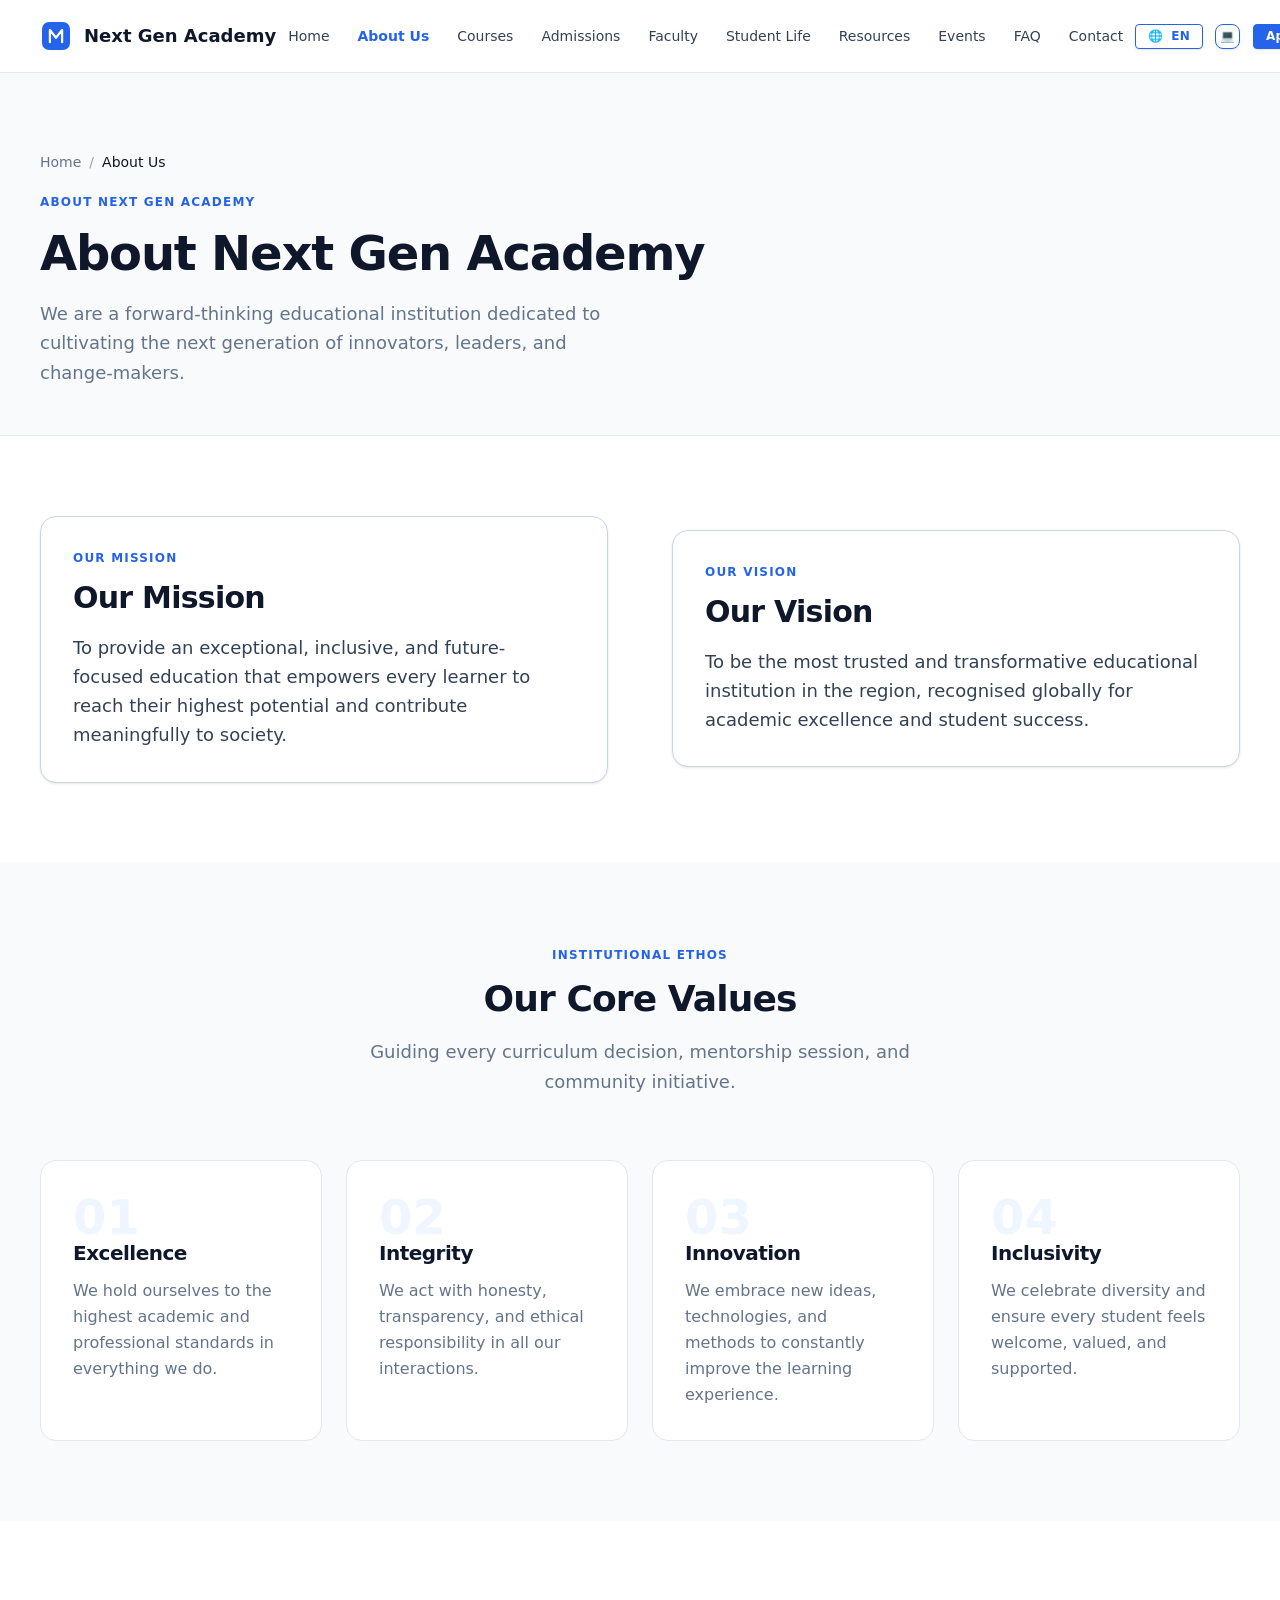
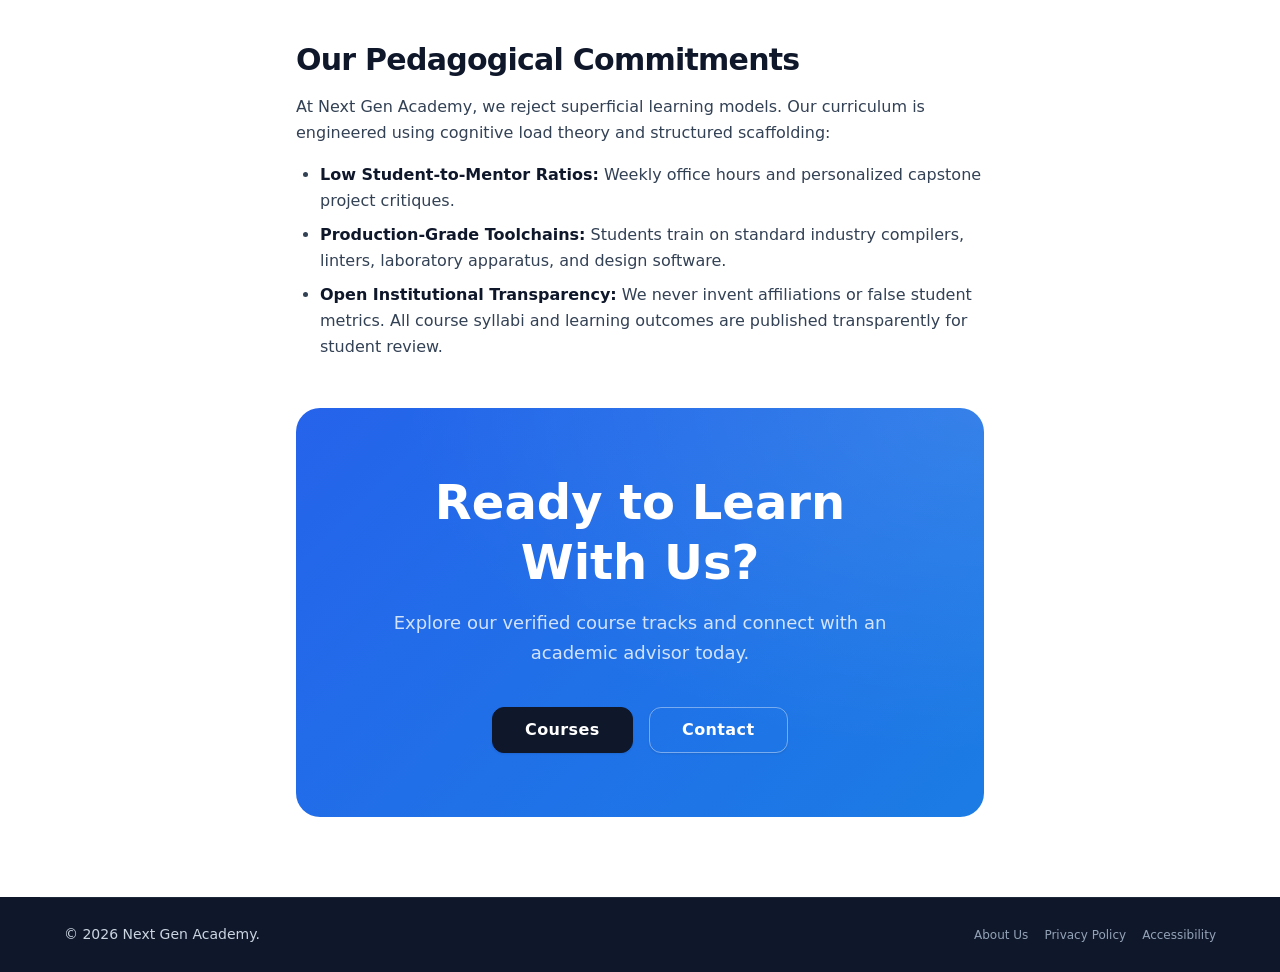
==== about.html @ 5bee8241 "first commit" ====
<!DOCTYPE html>
<html lang="en" dir="ltr" data-theme="light" data-title-key="about.title">
<head>
  <meta charset="UTF-8">
  <meta name="viewport" content="width=device-width, initial-scale=1.0">
  <title>About Next Gen Academy — Mission, Values & Educational Vision</title>
  <meta name="description" content="Discover the foundational ethos, pedagogical commitments, and academic standards driving Next Gen Academy.">
  <meta name="theme-color" content="#ffffff">
  <link rel="icon" type="image/svg+xml" href="favicon.svg">

  <link rel="stylesheet" href="css/tokens.css">
  <link rel="stylesheet" href="css/base.css">
  <link rel="stylesheet" href="css/layout.css">
  <link rel="stylesheet" href="css/components.css">
  <link rel="stylesheet" href="css/pages.css">
  <link rel="stylesheet" href="css/responsive.css">
  <link rel="stylesheet" href="css/animations.css">

  <script src="js/theme.js"></script>
  <script src="js/utilities.js" defer></script>
  <script src="js/i18n.js" defer></script>
  <script src="js/navigation.js" defer></script>
  <script src="js/animations.js" defer></script>
  <script src="js/forms.js" defer></script>
  <script src="js/courses.js" defer></script>
  <script src="js/main.js" defer></script>
</head>
<body class="page-wrapper">
  <a href="#main-content" class="skip-link">Skip to main content</a>

  <!-- Header -->
  <header class="site-header">
    <div class="container flex-between">
      <a href="index.html" class="nav__logo" aria-label="Next Gen Academy Home">
        <span class="nav__logo-mark" aria-hidden="true">
          <svg viewBox="0 0 32 32" width="28" height="28" fill="none">
            <rect width="32" height="32" rx="8" fill="currentColor"/>
            <path d="M9 23V9l7 9 7-9v14" stroke="#ffffff" stroke-width="2.5" stroke-linecap="round" stroke-linejoin="round"/>
          </svg>
        </span>
        <span class="nav__logo-text">Next Gen <span>Academy</span></span>
      </a>

      <nav class="nav__menu" aria-label="Primary Navigation">
        <a href="index.html" class="nav__link" data-i18n="nav.home">Home</a>
        <a href="about.html" class="nav__link active" data-i18n="nav.about">About</a>
        <a href="courses.html" class="nav__link" data-i18n="nav.courses">Courses</a>
        <a href="admissions.html" class="nav__link" data-i18n="nav.admissions">Admissions</a>
        <a href="faculty.html" class="nav__link" data-i18n="nav.faculty">Faculty</a>
        <a href="student-life.html" class="nav__link" data-i18n="nav.studentLife">Student Life</a>
        <a href="resources.html" class="nav__link" data-i18n="nav.resources">Resources</a>
        <a href="events.html" class="nav__link" data-i18n="nav.events">Events</a>
        <a href="faq.html" class="nav__link" data-i18n="nav.faq">FAQ</a>
        <a href="contact.html" class="nav__link" data-i18n="nav.contact">Contact</a>
      </nav>

      <div class="nav__desktop-actions flex" style="align-items: center; gap: var(--space-3);">
        <div class="dropdown" data-lang-toggle>
          <button type="button" class="btn btn--outline btn--sm" data-lang-toggle-btn aria-label="Toggle language">
            🌐 <span data-lang-current>EN</span>
          </button>
        </div>
        <div class="dropdown">
          <button type="button" class="btn btn--outline btn--sm btn--icon" data-theme-cycle aria-label="Toggle visual theme">
            <span class="theme-icon">☀️</span>
          </button>
        </div>
        <a href="admissions.html" class="btn btn--primary btn--sm" data-i18n="nav.applyNow">Apply Now</a>
      </div>

      <button type="button" class="nav__hamburger" aria-label="Toggle navigation menu" aria-expanded="false" aria-controls="mobile-nav">
        <span></span><span></span><span></span>
      </button>
    </div>
  </header>

  <!-- Mobile Drawer Menu -->
  <div class="nav__mobile-overlay" hidden></div>
  <div class="nav__mobile-menu" id="mobile-nav" hidden aria-hidden="true">
    <div style="display: flex; justify-content: space-between; align-items: center; margin-block-end: var(--space-6);">
      <span class="nav__logo-text">Next Gen <span>Academy</span></span>
      <button type="button" class="btn btn--ghost btn--icon" onclick="Navigation.closeMobileMenu()" aria-label="Close menu">&times;</button>
    </div>
    <nav class="flex-col gap-4" style="margin-block-end: var(--space-8);">
      <a href="index.html" class="nav__link" data-i18n="nav.home">Home</a>
      <a href="about.html" class="nav__link active" data-i18n="nav.about">About</a>
      <a href="courses.html" class="nav__link" data-i18n="nav.courses">Courses</a>
      <a href="admissions.html" class="nav__link" data-i18n="nav.admissions">Admissions</a>
      <a href="faculty.html" class="nav__link" data-i18n="nav.faculty">Faculty</a>
      <a href="student-life.html" class="nav__link" data-i18n="nav.studentLife">Student Life</a>
      <a href="resources.html" class="nav__link" data-i18n="nav.resources">Resources</a>
      <a href="events.html" class="nav__link" data-i18n="nav.events">Events</a>
      <a href="faq.html" class="nav__link" data-i18n="nav.faq">FAQ</a>
      <a href="contact.html" class="nav__link" data-i18n="nav.contact">Contact</a>
    </nav>
  </div>

  <main class="page-main" id="main-content">
    <header class="page-hero">
      <div class="container">
        <nav class="breadcrumb" aria-label="Breadcrumb">
          <div class="breadcrumb__item">
            <a href="index.html" class="breadcrumb__link" data-i18n="nav.home">Home</a>
            <span class="breadcrumb__separator">/</span>
          </div>
          <div class="breadcrumb__item">
            <span class="breadcrumb__current" aria-current="page" data-i18n="nav.about">About Us</span>
          </div>
        </nav>
        <span class="page-hero__label" data-i18n="about.title">Institutional Profile</span>
        <h1 class="page-hero__title" data-i18n="about.title">About Next Gen Academy</h1>
        <p class="page-hero__description" data-i18n="about.description">
          An educational institution dedicated to intellectual curiosity, technical mastery, and inclusive humanistic values.
        </p>
      </div>
    </header>

    <!-- Mission & Vision Section -->
    <section class="section">
      <div class="container">
        <div class="layout-split">
          <div class="card card--bordered" style="padding: var(--space-8);" data-reveal>
            <span class="section-label" data-i18n="about.mission.title">Our Mission</span>
            <h2 style="font-size: var(--font-3xl); margin-block-end: var(--space-4);" data-i18n="about.mission.title">Our Mission</h2>
            <p style="font-size: var(--font-lg); line-height: var(--leading-relaxed); color: var(--color-text-secondary);" data-i18n="about.mission.text">
              To cultivate disciplined, curious, and empathetic thinkers by bridging foundational humanistic inquiry with cutting-edge technological and scientific curricula.
            </p>
          </div>

          <div class="card card--bordered" style="padding: var(--space-8);" data-reveal data-reveal-delay="2">
            <span class="section-label" data-i18n="about.vision.title">Our Vision</span>
            <h2 style="font-size: var(--font-3xl); margin-block-end: var(--space-4);" data-i18n="about.vision.title">Our Vision</h2>
            <p style="font-size: var(--font-lg); line-height: var(--leading-relaxed); color: var(--color-text-secondary);" data-i18n="about.vision.text">
              To be a premier global educational community celebrated for academic rigor, universal accessibility, and empowering the next generation of principled innovators.
            </p>
          </div>
        </div>
      </div>
    </section>

    <!-- Core Values Section -->
    <section class="section section--alt">
      <div class="container">
        <header class="section-header" data-reveal>
          <span class="section-label">Institutional Ethos</span>
          <h2 class="section-title" data-i18n="about.values.title">Our Core Values</h2>
          <p class="section-description">Guiding every curriculum decision, mentorship session, and community initiative.</p>
        </header>

        <div class="values-grid">
          <div class="value-card" data-reveal data-reveal-delay="1">
            <span class="value-card__number">01</span>
            <h3 class="value-card__title" data-i18n="about.value1.title">Academic Integrity</h3>
            <p class="value-card__description" data-i18n="about.value1.desc">
              Uncompromising dedication to peer-reviewed methodology, truthful discourse, and rigorous assessment ethics.
            </p>
          </div>

          <div class="value-card" data-reveal data-reveal-delay="2">
            <span class="value-card__number">02</span>
            <h3 class="value-card__title" data-i18n="about.value2.title">Practical Mastery</h3>
            <p class="value-card__description" data-i18n="about.value2.desc">
              Moving beyond rote memorization into active laboratory inquiry, software engineering, and real-world implementation.
            </p>
          </div>

          <div class="value-card" data-reveal data-reveal-delay="3">
            <span class="value-card__number">03</span>
            <h3 class="value-card__title" data-i18n="about.value3.title">Universal Equity</h3>
            <p class="value-card__description" data-i18n="about.value3.desc">
              Creating barrier-free educational environments that strictly respect WCAG accessibility standards and universal design.
            </p>
          </div>

          <div class="value-card" data-reveal data-reveal-delay="4">
            <span class="value-card__number">04</span>
            <h3 class="value-card__title" data-i18n="about.value4.title">Global Perspective</h3>
            <p class="value-card__description" data-i18n="about.value4.desc">
              Fostering dual-language scholarship in English and Arabic to bridge cultures, borders, and academic traditions.
            </p>
          </div>
        </div>
      </div>
    </section>

    <!-- Educational Commitments & CTA -->
    <section class="section">
      <div class="container container--narrow" data-reveal>
        <div class="prose" style="margin-block-end: var(--space-12);">
          <h2>Our Pedagogical Commitments</h2>
          <p>
            At Next Gen Academy, we reject superficial learning models. Our curriculum is engineered using cognitive load theory and structured scaffolding:
          </p>
          <ul>
            <li><strong>Low Student-to-Mentor Ratios:</strong> Weekly office hours and personalized capstone project critiques.</li>
            <li><strong>Production-Grade Toolchains:</strong> Students train on standard industry compilers, linters, laboratory apparatus, and design software.</li>
            <li><strong>Open Institutional Transparency:</strong> We never invent affiliations or false student metrics. All course syllabi and learning outcomes are published transparently for student review.</li>
          </ul>
        </div>

        <div class="cta-banner" data-reveal>
          <p class="cta-banner__title">Ready to Learn With Us?</p>
          <p class="cta-banner__description">Explore our verified course tracks and connect with an academic advisor today.</p>
          <div class="cta-banner__actions">
            <a href="courses.html" class="btn btn--secondary btn--lg" data-i18n="nav.courses">View Courses</a>
            <a href="contact.html" class="btn btn--outline btn--lg" style="color: #ffffff; border-color: rgba(255,255,255,0.4);" data-i18n="nav.contact">Contact Us</a>
          </div>
        </div>
      </div>
    </section>
  </main>

  <footer class="site-footer">
    <div class="container">
      <div class="footer__bottom flex-between">
        <p style="font-size: var(--font-sm); color: var(--color-footer-text);">&copy; <span data-year>2026</span> Next Gen Academy.</p>
        <div class="flex gap-4">
          <a href="about.html" class="footer__nav-link" style="font-size: var(--font-xs);" data-i18n="nav.about">About</a>
          <a href="privacy-policy.html" class="footer__nav-link" style="font-size: var(--font-xs);" data-i18n="footer.privacy">Privacy</a>
          <a href="accessibility.html" class="footer__nav-link" style="font-size: var(--font-xs);" data-i18n="footer.accessibility">Accessibility</a>
        </div>
      </div>
    </div>
  </footer>

  <button type="button" class="back-to-top" aria-label="Back to top">↑</button>
</body>
</html>
---- css/tokens.css ----
/* ==========================================================================
   NEXT GEN ACADEMY — DESIGN TOKENS
   Single source of truth for all visual design decisions.
   All components must reference these tokens. Never hardcode brand values.
   ========================================================================== */

:root {
  /* ─── Brand Primitives ─── */
  --brand-primary:       #2563eb;
  --brand-primary-dark:  #1d4ed8;
  --brand-primary-light: #3b82f6;
  --brand-secondary:     #0f172a;
  --brand-accent:        #06b6d4;
  --brand-accent-warm:   #f59e0b;
  --brand-gold:          #d97706;

  /* ─── Typography Families ─── */
  --font-family-base:    "Inter", system-ui, -apple-system, BlinkMacSystemFont, "Segoe UI", sans-serif;
  --font-family-display: "Inter", system-ui, sans-serif;
  --font-family-arabic:  "Noto Sans Arabic", "Segoe UI", system-ui, sans-serif;
  --font-family-mono:    "JetBrains Mono", "Cascadia Code", "Fira Code", monospace;

  /* ─── Font Sizes ─── */
  --font-2xs:    0.625rem;   /* 10px */
  --font-xs:     0.75rem;    /* 12px */
  --font-sm:     0.875rem;   /* 14px */
  --font-base:   1rem;       /* 16px */
  --font-lg:     1.125rem;   /* 18px */
  --font-xl:     1.25rem;    /* 20px */
  --font-2xl:    1.5rem;     /* 24px */
  --font-3xl:    1.875rem;   /* 30px */
  --font-4xl:    2.25rem;    /* 36px */
  --font-5xl:    3rem;       /* 48px */
  --font-display: clamp(2.25rem, 5vw + 0.5rem, 4.5rem);
  --font-hero:    clamp(2.5rem, 6vw + 0.5rem, 5.5rem);

  /* ─── Font Weights ─── */
  --weight-light:    300;
  --weight-normal:   400;
  --weight-medium:   500;
  --weight-semibold: 600;
  --weight-bold:     700;
  --weight-extrabold:800;
  --weight-black:    900;

  /* ─── Line Heights ─── */
  --leading-none:    1;
  --leading-tight:   1.25;
  --leading-snug:    1.375;
  --leading-normal:  1.5;
  --leading-relaxed: 1.625;
  --leading-loose:   2;

  /* ─── Letter Spacing ─── */
  --tracking-tighter: -0.05em;
  --tracking-tight:   -0.025em;
  --tracking-normal:   0em;
  --tracking-wide:     0.025em;
  --tracking-wider:    0.05em;
  --tracking-widest:   0.1em;

  /* ─── Spacing Scale ─── */
  --space-px:  1px;
  --space-0:   0;
  --space-1:   0.25rem;   /* 4px  */
  --space-2:   0.5rem;    /* 8px  */
  --space-3:   0.75rem;   /* 12px */
  --space-4:   1rem;      /* 16px */
  --space-5:   1.25rem;   /* 20px */
  --space-6:   1.5rem;    /* 24px */
  --space-7:   1.75rem;   /* 28px */
  --space-8:   2rem;      /* 32px */
  --space-10:  2.5rem;    /* 40px */
  --space-12:  3rem;      /* 48px */
  --space-14:  3.5rem;    /* 56px */
  --space-16:  4rem;      /* 64px */
  --space-20:  5rem;      /* 80px */
  --space-24:  6rem;      /* 96px */
  --space-28:  7rem;      /* 112px */
  --space-32:  8rem;      /* 128px */

  /* ─── Border Radius ─── */
  --radius-none: 0;
  --radius-xs:   0.125rem;
  --radius-sm:   0.25rem;
  --radius-md:   0.5rem;
  --radius-lg:   0.75rem;
  --radius-xl:   1rem;
  --radius-2xl:  1.5rem;
  --radius-3xl:  2rem;
  --radius-full: 9999px;

  /* ─── Shadows ─── */
  --shadow-xs:  0 1px 2px rgb(0 0 0 / 5%);
  --shadow-sm:  0 1px 3px rgb(0 0 0 / 10%), 0 1px 2px rgb(0 0 0 / 6%);
  --shadow-md:  0 4px 6px rgb(0 0 0 / 7%), 0 2px 4px rgb(0 0 0 / 5%);
  --shadow-lg:  0 10px 15px rgb(0 0 0 / 10%), 0 4px 6px rgb(0 0 0 / 5%);
  --shadow-xl:  0 20px 25px rgb(0 0 0 / 10%), 0 10px 10px rgb(0 0 0 / 4%);
  --shadow-2xl: 0 25px 50px rgb(0 0 0 / 25%);
  --shadow-inner: inset 0 2px 4px rgb(0 0 0 / 6%);

  /* ─── Z-Index Layers ─── */
  --z-below:    -1;
  --z-base:      0;
  --z-raised:    10;
  --z-dropdown:  100;
  --z-sticky:    200;
  --z-overlay:   300;
  --z-modal:     400;
  --z-toast:     500;
  --z-tooltip:   600;
  --z-max:       999;

  /* ─── Layout ─── */
  --container-width:    1280px;
  --container-narrow:   768px;
  --container-wide:     1440px;
  --header-height:      72px;
  --announcement-height:44px;
  --sidebar-width:      280px;

  /* ─── Motion ─── */
  --duration-instant:   50ms;
  --duration-fast:      150ms;
  --duration-normal:    250ms;
  --duration-slow:      400ms;
  --duration-slower:    600ms;
  --duration-slowest:   800ms;

  --ease-linear:        linear;
  --ease-in:            cubic-bezier(0.4, 0, 1, 1);
  --ease-out:           cubic-bezier(0, 0, 0.2, 1);
  --ease-in-out:        cubic-bezier(0.4, 0, 0.2, 1);
  --ease-standard:      cubic-bezier(0.2, 0, 0, 1);
  --ease-spring:        cubic-bezier(0.34, 1.56, 0.64, 1);
  --ease-bounce:        cubic-bezier(0.34, 1.4, 0.64, 1);

  /* ─── Focus ─── */
  --focus-ring-width:  3px;
  --focus-ring-offset: 2px;
  --focus-ring-color:  var(--brand-primary);
}

/* ==========================================================================
   LIGHT THEME (default)
   ========================================================================== */
:root,
[data-theme="light"] {
  color-scheme: light;

  /* Backgrounds */
  --color-background:        #ffffff;
  --color-background-alt:    #f8fafc;
  --color-surface:           #f1f5f9;
  --color-surface-elevated:  #ffffff;
  --color-surface-overlay:   rgb(255 255 255 / 95%);

  /* Text */
  --color-text:              #0f172a;
  --color-text-secondary:    #334155;
  --color-text-muted:        #64748b;
  --color-text-subtle:       #94a3b8;
  --color-text-inverse:      #ffffff;
  --color-text-on-accent:    #ffffff;

  /* Borders */
  --color-border:            #e2e8f0;
  --color-border-strong:     #cbd5e1;
  --color-border-subtle:     #f1f5f9;
  --color-divider:           #e2e8f0;

  /* Interactive — Primary */
  --color-primary:           var(--brand-primary);
  --color-primary-hover:     var(--brand-primary-dark);
  --color-primary-active:    #1e40af;
  --color-primary-subtle:    #eff6ff;
  --color-on-primary:        #ffffff;

  /* Interactive — Secondary */
  --color-secondary:         var(--brand-secondary);
  --color-secondary-hover:   #1e293b;
  --color-on-secondary:      #ffffff;

  /* Interactive — Accent */
  --color-accent:            var(--brand-accent);
  --color-accent-hover:      #0891b2;
  --color-on-accent:         #ffffff;
  --color-accent-warm:       var(--brand-accent-warm);
  --color-gold:              var(--brand-gold);

  /* Semantic */
  --color-success:           #16a34a;
  --color-success-bg:        #f0fdf4;
  --color-success-border:    #bbf7d0;
  --color-warning:           #d97706;
  --color-warning-bg:        #fffbeb;
  --color-warning-border:    #fde68a;
  --color-error:             #dc2626;
  --color-error-bg:          #fef2f2;
  --color-error-border:      #fecaca;
  --color-info:              #2563eb;
  --color-info-bg:           #eff6ff;
  --color-info-border:       #bfdbfe;

  /* Component Tokens */
  --color-nav-bg:            #ffffff;
  --color-nav-text:          #334155;
  --color-nav-text-hover:    var(--brand-primary);
  --color-nav-border:        #e2e8f0;
  --color-nav-active:        var(--brand-primary);

  --color-card-bg:           #ffffff;
  --color-card-border:       #e2e8f0;
  --color-card-hover-border: #cbd5e1;

  --color-input-bg:          #ffffff;
  --color-input-border:      #cbd5e1;
  --color-input-border-focus:var(--brand-primary);
  --color-input-placeholder: #94a3b8;
  --color-input-text:        #0f172a;

  --color-badge-bg:          #eff6ff;
  --color-badge-text:        #1d4ed8;

  --color-code-bg:           #f8fafc;
  --color-code-text:         #0f172a;

  --color-footer-bg:         #0f172a;
  --color-footer-text:       #cbd5e1;
  --color-footer-heading:    #f1f5f9;
  --color-footer-link:       #94a3b8;
  --color-footer-link-hover: #e2e8f0;
  --color-footer-border:     #1e293b;

  --color-announcement-bg:   var(--brand-primary);
  --color-announcement-text: #ffffff;

  --color-skeleton:          #e2e8f0;
  --color-skeleton-shine:    #f1f5f9;

  --color-overlay:           rgb(15 23 42 / 60%);

  /* Shadows */
  --shadow-card:             0 1px 3px rgb(15 23 42 / 8%), 0 1px 2px rgb(15 23 42 / 4%);
  --shadow-card-hover:       0 8px 25px rgb(15 23 42 / 12%);
  --shadow-nav:              0 1px 0 var(--color-nav-border);
  --shadow-dropdown:         0 4px 16px rgb(15 23 42 / 12%), 0 2px 6px rgb(15 23 42 / 8%);
  --shadow-modal:            0 25px 50px rgb(15 23 42 / 30%);
  --shadow-button:           0 1px 2px rgb(15 23 42 / 10%);
  --shadow-input:            0 0 0 var(--focus-ring-width) rgb(37 99 235 / 20%);
  --shadow-hero:             0 32px 64px rgb(15 23 42 / 20%);
}

/* ==========================================================================
   DARK THEME
   ========================================================================== */
[data-theme="dark"] {
  color-scheme: dark;

  /* Backgrounds */
  --color-background:        #0d1117;
  --color-background-alt:    #0f172a;
  --color-surface:           #161b22;
  --color-surface-elevated:  #1c2333;
  --color-surface-overlay:   rgb(13 17 23 / 95%);

  /* Text */
  --color-text:              #e6edf3;
  --color-text-secondary:    #c9d1d9;
  --color-text-muted:        #8b949e;
  --color-text-subtle:       #6e7681;
  --color-text-inverse:      #0d1117;
  --color-text-on-accent:    #ffffff;

  /* Borders */
  --color-border:            #21262d;
  --color-border-strong:     #30363d;
  --color-border-subtle:     #161b22;
  --color-divider:           #21262d;

  /* Interactive — Primary */
  --color-primary:           #4d8ef0;
  --color-primary-hover:     #6ea6f5;
  --color-primary-active:    #3b82f6;
  --color-primary-subtle:    #1c2c4c;
  --color-on-primary:        #ffffff;

  /* Interactive — Secondary */
  --color-secondary:         #c9d1d9;
  --color-secondary-hover:   #e6edf3;
  --color-on-secondary:      #0d1117;

  /* Interactive — Accent */
  --color-accent:            #22d3ee;
  --color-accent-hover:      #06b6d4;
  --color-on-accent:         #0d1117;
  --color-accent-warm:       #fbbf24;
  --color-gold:              #f59e0b;

  /* Semantic */
  --color-success:           #3fb950;
  --color-success-bg:        #0d1f17;
  --color-success-border:    #1a3d2b;
  --color-warning:           #d29922;
  --color-warning-bg:        #1f1a0d;
  --color-warning-border:    #3d2e1a;
  --color-error:             #f85149;
  --color-error-bg:          #1f0d0d;
  --color-error-border:      #3d1a1a;
  --color-info:              #4d8ef0;
  --color-info-bg:           #0d1a2e;
  --color-info-border:       #1a2d4d;

  /* Component Tokens */
  --color-nav-bg:            #0d1117;
  --color-nav-text:          #c9d1d9;
  --color-nav-text-hover:    #4d8ef0;
  --color-nav-border:        #21262d;
  --color-nav-active:        #4d8ef0;

  --color-card-bg:           #161b22;
  --color-card-border:       #21262d;
  --color-card-hover-border: #30363d;

  --color-input-bg:          #0d1117;
  --color-input-border:      #30363d;
  --color-input-border-focus:#4d8ef0;
  --color-input-placeholder: #6e7681;
  --color-input-text:        #e6edf3;

  --color-badge-bg:          #1c2c4c;
  --color-badge-text:        #4d8ef0;

  --color-code-bg:           #161b22;
  --color-code-text:         #e6edf3;

  --color-footer-bg:         #090d13;
  --color-footer-text:       #8b949e;
  --color-footer-heading:    #c9d1d9;
  --color-footer-link:       #6e7681;
  --color-footer-link-hover: #c9d1d9;
  --color-footer-border:     #161b22;

  --color-announcement-bg:   #1c2c4c;
  --color-announcement-text: #93c5fd;

  --color-skeleton:          #21262d;
  --color-skeleton-shine:    #30363d;

  --color-overlay:           rgb(0 0 0 / 75%);

  /* Shadows */
  --shadow-card:             0 1px 3px rgb(0 0 0 / 30%), 0 1px 2px rgb(0 0 0 / 20%);
  --shadow-card-hover:       0 8px 25px rgb(0 0 0 / 40%);
  --shadow-nav:              0 1px 0 var(--color-nav-border);
  --shadow-dropdown:         0 4px 16px rgb(0 0 0 / 40%), 0 2px 6px rgb(0 0 0 / 30%);
  --shadow-modal:            0 25px 50px rgb(0 0 0 / 60%);
  --shadow-button:           0 1px 2px rgb(0 0 0 / 20%);
  --shadow-input:            0 0 0 var(--focus-ring-width) rgb(77 142 240 / 25%);
  --shadow-hero:             0 32px 64px rgb(0 0 0 / 50%);
}

/* ==========================================================================
   ARABIC / RTL TYPOGRAPHY OVERRIDES
   Applied when lang="ar" is set on the document element
   ========================================================================== */
:lang(ar) {
  --font-family-base:    var(--font-family-arabic);
  --font-family-display: var(--font-family-arabic);
  --leading-normal:      1.8;
  --leading-relaxed:     2;
  --tracking-normal:     0;
  --tracking-wide:       0;
}

/* ==========================================================================
   REDUCED MOTION OVERRIDES
   ========================================================================== */
@media (prefers-reduced-motion: reduce) {
  :root {
    --duration-fast:    0ms;
    --duration-normal:  0ms;
    --duration-slow:    0ms;
    --duration-slower:  0ms;
    --duration-slowest: 0ms;
  }
}
---- css/base.css ----
/* ==========================================================================
   NEXT GEN ACADEMY — BASE STYLES
   Reset, typography defaults, and global element styles.
   All values reference tokens.css variables.
   ========================================================================== */

/* ─── Box Sizing Reset ─── */
*,
*::before,
*::after {
  box-sizing: border-box;
  margin: 0;
  padding: 0;
}

/* ─── Document Root ─── */
html {
  font-size: 16px;
  scroll-behavior: smooth;
  -webkit-text-size-adjust: 100%;
  text-size-adjust: 100%;
  hanging-punctuation: first last;
}

@media (prefers-reduced-motion: reduce) {
  html {
    scroll-behavior: auto;
  }
}

/* ─── Body ─── */
body {
  font-family: var(--font-family-base);
  font-size: var(--font-base);
  font-weight: var(--weight-normal);
  line-height: var(--leading-normal);
  color: var(--color-text);
  background-color: var(--color-background);
  min-height: 100vh;
  -webkit-font-smoothing: antialiased;
  -moz-osx-font-smoothing: grayscale;
  overflow-x: hidden;
  transition: background-color var(--duration-normal) var(--ease-standard),
              color var(--duration-normal) var(--ease-standard);
}

/* ─── Arabic Body ─── */
:lang(ar) body,
[dir="rtl"] body {
  font-family: var(--font-family-arabic);
}

/* ─── Headings ─── */
h1, h2, h3, h4, h5, h6 {
  font-family: var(--font-family-display);
  font-weight: var(--weight-bold);
  line-height: var(--leading-tight);
  color: var(--color-text);
  letter-spacing: var(--tracking-tight);
  text-wrap: balance;
}

:lang(ar) h1,
:lang(ar) h2,
:lang(ar) h3,
:lang(ar) h4,
:lang(ar) h5,
:lang(ar) h6 {
  font-family: var(--font-family-arabic);
  letter-spacing: var(--tracking-normal);
}

h1 { font-size: var(--font-display); font-weight: var(--weight-extrabold); }
h2 { font-size: var(--font-4xl); }
h3 { font-size: var(--font-3xl); }
h4 { font-size: var(--font-2xl); }
h5 { font-size: var(--font-xl); }
h6 { font-size: var(--font-lg); font-weight: var(--weight-semibold); }

/* ─── Body Text ─── */
p {
  color: var(--color-text-secondary);
  line-height: var(--leading-relaxed);
  text-wrap: pretty;
}

/* ─── Links ─── */
a {
  color: var(--color-primary);
  text-decoration: underline;
  text-decoration-thickness: 1px;
  text-underline-offset: 3px;
  transition: color var(--duration-fast) var(--ease-standard),
              text-decoration-color var(--duration-fast) var(--ease-standard);
}

a:hover {
  color: var(--color-primary-hover);
  text-decoration-color: currentColor;
}

a:focus-visible {
  outline: var(--focus-ring-width) solid var(--focus-ring-color);
  outline-offset: var(--focus-ring-offset);
  border-radius: var(--radius-sm);
}

/* ─── Lists ─── */
ul, ol {
  padding-inline-start: var(--space-6);
}

li {
  color: var(--color-text-secondary);
  line-height: var(--leading-relaxed);
  margin-block-end: var(--space-1);
}

/* ─── Inline Elements ─── */
strong, b {
  font-weight: var(--weight-semibold);
  color: var(--color-text);
}

em, i {
  font-style: italic;
}

small {
  font-size: var(--font-sm);
  color: var(--color-text-muted);
}

/* ─── Horizontal Rules ─── */
hr {
  border: none;
  border-block-start: 1px solid var(--color-divider);
  margin-block: var(--space-8);
}

/* ─── Images ─── */
img,
picture,
video,
canvas,
svg {
  display: block;
  max-width: 100%;
  height: auto;
}

img {
  border-radius: inherit;
}

/* ─── Tables ─── */
table {
  width: 100%;
  border-collapse: collapse;
  font-size: var(--font-sm);
}

th, td {
  padding: var(--space-3) var(--space-4);
  text-align: start;
  border-block-end: 1px solid var(--color-border);
  color: var(--color-text-secondary);
}

th {
  font-weight: var(--weight-semibold);
  color: var(--color-text);
  background-color: var(--color-surface);
}

/* ─── Code ─── */
code,
kbd,
samp,
pre {
  font-family: var(--font-family-mono);
  font-size: 0.9em;
}

code {
  background-color: var(--color-code-bg);
  color: var(--color-code-text);
  padding: var(--space-1) var(--space-2);
  border-radius: var(--radius-sm);
  border: 1px solid var(--color-border);
}

pre {
  background-color: var(--color-code-bg);
  color: var(--color-code-text);
  padding: var(--space-6);
  border-radius: var(--radius-lg);
  border: 1px solid var(--color-border);
  overflow-x: auto;
}

pre code {
  background: none;
  border: none;
  padding: 0;
  font-size: var(--font-sm);
}

/* ─── Blockquote ─── */
blockquote {
  border-inline-start: 4px solid var(--color-primary);
  margin-inline: 0;
  padding: var(--space-4) var(--space-6);
  background-color: var(--color-primary-subtle);
  border-radius: 0 var(--radius-md) var(--radius-md) 0;
}

[dir="rtl"] blockquote {
  border-inline-start: 4px solid var(--color-primary);
  border-radius: var(--radius-md) 0 0 var(--radius-md);
}

blockquote p {
  color: var(--color-text);
  font-style: italic;
}

/* ─── Form Defaults ─── */
input,
textarea,
select,
button {
  font-family: inherit;
  font-size: inherit;
}

button {
  cursor: pointer;
  border: none;
  background: none;
}

/* ─── Focus Visible (global) ─── */
:focus {
  outline: none;
}

:focus-visible {
  outline: var(--focus-ring-width) solid var(--focus-ring-color);
  outline-offset: var(--focus-ring-offset);
}

/* ─── Selection ─── */
::selection {
  background-color: var(--color-primary);
  color: var(--color-on-primary);
}

/* ─── Scrollbar (webkit) ─── */
::-webkit-scrollbar {
  width: 8px;
  height: 8px;
}

::-webkit-scrollbar-track {
  background: var(--color-surface);
}

::-webkit-scrollbar-thumb {
  background: var(--color-border-strong);
  border-radius: var(--radius-full);
}

::-webkit-scrollbar-thumb:hover {
  background: var(--color-text-muted);
}

/* ─── Skip Navigation ─── */
.skip-link {
  position: fixed;
  inset-block-start: var(--space-2);
  inset-inline-start: var(--space-2);
  z-index: var(--z-max);
  padding: var(--space-3) var(--space-6);
  background-color: var(--color-primary);
  color: var(--color-on-primary);
  border-radius: var(--radius-md);
  font-weight: var(--weight-semibold);
  text-decoration: none;
  transform: translateY(-200%);
  transition: transform var(--duration-fast) var(--ease-out);
}

.skip-link:focus {
  transform: translateY(0);
}

/* ─── Screen Reader Only ─── */
.sr-only {
  position: absolute;
  width: 1px;
  height: 1px;
  padding: 0;
  margin: -1px;
  overflow: hidden;
  clip: rect(0, 0, 0, 0);
  white-space: nowrap;
  border: 0;
}

/* ─── Utility: Live Region ─── */
[aria-live] {
  clip: rect(0 0 0 0);
  clip-path: inset(50%);
  height: 1px;
  overflow: hidden;
  position: absolute;
  white-space: nowrap;
  width: 1px;
}

[aria-live].visible {
  clip: auto;
  clip-path: none;
  height: auto;
  overflow: visible;
  position: static;
  white-space: normal;
  width: auto;
}
---- css/layout.css ----
/* ==========================================================================
   NEXT GEN ACADEMY — LAYOUT
   Container, grid, section, and structural layout utilities.
   All values reference tokens.css variables.
   ========================================================================== */

/* ─── Page Wrapper ─── */
.page-wrapper {
  display: flex;
  flex-direction: column;
  min-height: 100vh;
}

.page-main {
  flex: 1;
}

/* ─── Containers ─── */
.container {
  width: 100%;
  max-width: var(--container-width);
  margin-inline: auto;
  padding-inline: var(--space-6);
}

.container--narrow {
  max-width: var(--container-narrow);
}

.container--wide {
  max-width: var(--container-wide);
}

.container--full {
  max-width: none;
}

@media (max-width: 640px) {
  .container {
    padding-inline: var(--space-4);
  }
}

/* ─── Sections ─── */
.section {
  padding-block: var(--space-20);
}

.section--sm {
  padding-block: var(--space-12);
}

.section--lg {
  padding-block: var(--space-28);
}

.section--xl {
  padding-block: var(--space-32);
}

.section--alt {
  background-color: var(--color-background-alt);
}

.section--surface {
  background-color: var(--color-surface);
}

.section--primary {
  background-color: var(--color-primary);
  color: var(--color-on-primary);
}

.section--dark {
  background-color: var(--color-secondary);
  color: var(--color-text-inverse);
}

/* ─── Section Header ─── */
.section-header {
  text-align: center;
  max-width: 720px;
  margin-inline: auto;
  margin-block-end: var(--space-16);
}

.section-header--left {
  text-align: start;
  margin-inline: 0;
}

.section-label {
  display: inline-block;
  font-size: var(--font-xs);
  font-weight: var(--weight-semibold);
  text-transform: uppercase;
  letter-spacing: var(--tracking-widest);
  color: var(--color-primary);
  margin-block-end: var(--space-3);
}

.section-title {
  font-size: var(--font-4xl);
  font-weight: var(--weight-extrabold);
  color: var(--color-text);
  margin-block-end: var(--space-4);
  line-height: var(--leading-tight);
}

.section-description {
  font-size: var(--font-lg);
  color: var(--color-text-muted);
  line-height: var(--leading-relaxed);
}

/* ─── Grids ─── */
.grid {
  display: grid;
  gap: var(--space-6);
}

.grid-2 {
  grid-template-columns: repeat(2, 1fr);
}

.grid-3 {
  grid-template-columns: repeat(3, 1fr);
}

.grid-4 {
  grid-template-columns: repeat(4, 1fr);
}

.grid-auto {
  grid-template-columns: repeat(auto-fill, minmax(280px, 1fr));
}

.grid-auto-sm {
  grid-template-columns: repeat(auto-fill, minmax(220px, 1fr));
}

.grid-auto-lg {
  grid-template-columns: repeat(auto-fill, minmax(340px, 1fr));
}

@media (max-width: 1024px) {
  .grid-4 { grid-template-columns: repeat(2, 1fr); }
  .grid-3 { grid-template-columns: repeat(2, 1fr); }
}

@media (max-width: 640px) {
  .grid-4,
  .grid-3,
  .grid-2 {
    grid-template-columns: 1fr;
  }
}

/* ─── Flex Utilities ─── */
.flex {
  display: flex;
}

.flex-center {
  display: flex;
  align-items: center;
  justify-content: center;
}

.flex-between {
  display: flex;
  align-items: center;
  justify-content: space-between;
}

.flex-wrap {
  display: flex;
  flex-wrap: wrap;
  gap: var(--space-4);
}

.flex-col {
  display: flex;
  flex-direction: column;
}

/* ─── Gap Utilities ─── */
.gap-2  { gap: var(--space-2); }
.gap-4  { gap: var(--space-4); }
.gap-6  { gap: var(--space-6); }
.gap-8  { gap: var(--space-8); }
.gap-12 { gap: var(--space-12); }

/* ─── Two-Column Layouts ─── */
.layout-split {
  display: grid;
  grid-template-columns: 1fr 1fr;
  gap: var(--space-16);
  align-items: center;
}

.layout-split--60-40 {
  grid-template-columns: 3fr 2fr;
}

.layout-split--40-60 {
  grid-template-columns: 2fr 3fr;
}

.layout-content-sidebar {
  display: grid;
  grid-template-columns: 1fr var(--sidebar-width);
  gap: var(--space-12);
  align-items: start;
}

@media (max-width: 1024px) {
  .layout-split,
  .layout-split--60-40,
  .layout-split--40-60 {
    grid-template-columns: 1fr;
    gap: var(--space-10);
  }

  .layout-content-sidebar {
    grid-template-columns: 1fr;
  }
}

/* ─── Announcement Bar ─── */
.announcement-bar {
  background-color: var(--color-announcement-bg);
  color: var(--color-announcement-text);
  min-height: var(--announcement-height);
  display: flex;
  align-items: center;
  position: relative;
  font-size: var(--font-sm);
  font-weight: var(--weight-medium);
  z-index: var(--z-sticky);
}

.announcement-bar__inner {
  display: flex;
  align-items: center;
  justify-content: center;
  gap: var(--space-4);
  width: 100%;
  padding-inline: var(--space-12);
  padding-block: var(--space-2);
  text-align: center;
}

.announcement-bar__link {
  color: var(--color-announcement-text);
  font-weight: var(--weight-semibold);
  text-underline-offset: 2px;
}

.announcement-bar__close {
  position: absolute;
  inset-inline-end: var(--space-4);
  inset-block-start: 50%;
  transform: translateY(-50%);
  background: transparent;
  border: none;
  color: var(--color-announcement-text);
  cursor: pointer;
  padding: var(--space-1);
  border-radius: var(--radius-sm);
  line-height: 1;
  opacity: 0.75;
  transition: opacity var(--duration-fast);
}

.announcement-bar__close:hover {
  opacity: 1;
}

.announcement-bar[hidden] {
  display: none;
}

/* ─── Breadcrumb ─── */
.breadcrumb {
  display: flex;
  align-items: center;
  gap: var(--space-2);
  flex-wrap: wrap;
  font-size: var(--font-sm);
  color: var(--color-text-muted);
  padding-block: var(--space-4);
}

.breadcrumb__item {
  display: flex;
  align-items: center;
  gap: var(--space-2);
}

.breadcrumb__item:last-child .breadcrumb__separator {
  display: none;
}

.breadcrumb__link {
  color: var(--color-text-muted);
  text-decoration: none;
  transition: color var(--duration-fast);
}

.breadcrumb__link:hover {
  color: var(--color-primary);
}

.breadcrumb__current {
  color: var(--color-text);
  font-weight: var(--weight-medium);
}

.breadcrumb__separator {
  color: var(--color-text-subtle);
}

[dir="rtl"] .breadcrumb__separator {
  transform: scaleX(-1);
}

/* ─── Page Hero (inner pages) ─── */
.page-hero {
  background-color: var(--color-background-alt);
  border-block-end: 1px solid var(--color-border);
  padding-block: var(--space-16) var(--space-12);
}

.page-hero__label {
  display: inline-block;
  font-size: var(--font-xs);
  font-weight: var(--weight-semibold);
  text-transform: uppercase;
  letter-spacing: var(--tracking-widest);
  color: var(--color-primary);
  margin-block-end: var(--space-3);
}

.page-hero__title {
  font-size: clamp(var(--font-3xl), 4vw, var(--font-5xl));
  font-weight: var(--weight-extrabold);
  color: var(--color-text);
  margin-block-end: var(--space-4);
  line-height: var(--leading-tight);
}

.page-hero__description {
  font-size: var(--font-lg);
  color: var(--color-text-muted);
  max-width: 600px;
  line-height: var(--leading-relaxed);
}

/* ─── Content Prose ─── */
.prose h2 { font-size: var(--font-3xl); margin-block: var(--space-10) var(--space-4); }
.prose h3 { font-size: var(--font-2xl); margin-block: var(--space-8) var(--space-3); }
.prose h4 { font-size: var(--font-xl); margin-block: var(--space-6) var(--space-2); }
.prose p  { margin-block-end: var(--space-4); }
.prose ul,
.prose ol { margin-block: var(--space-4); }
.prose li { margin-block-end: var(--space-2); }
.prose blockquote { margin-block: var(--space-6); }

/* ─── Divider ─── */
.divider {
  height: 1px;
  background-color: var(--color-divider);
  border: none;
  margin-block: var(--space-8);
}

/* ─── Sticky Top Offset ─── */
.sticky-top {
  position: sticky;
  top: var(--header-height);
}

/* ─── Scroll Reveal (JS-enhanced) ─── */
[data-reveal] {
  opacity: 0;
  transform: translateY(var(--space-6));
  transition: opacity var(--duration-slow) var(--ease-out),
              transform var(--duration-slow) var(--ease-out);
}

[data-reveal].revealed {
  opacity: 1;
  transform: translateY(0);
}

[data-reveal="left"] {
  transform: translateX(calc(var(--space-8) * -1));
}

[data-reveal="right"] {
  transform: translateX(var(--space-8));
}

[data-reveal="left"].revealed,
[data-reveal="right"].revealed {
  transform: translateX(0);
}

[data-reveal-delay="1"] { transition-delay: 100ms; }
[data-reveal-delay="2"] { transition-delay: 200ms; }
[data-reveal-delay="3"] { transition-delay: 300ms; }
[data-reveal-delay="4"] { transition-delay: 400ms; }
[data-reveal-delay="5"] { transition-delay: 500ms; }

@media (prefers-reduced-motion: reduce) {
  [data-reveal] {
    opacity: 1;
    transform: none;
    transition: none;
  }
}
---- css/components.css ----
/* ==========================================================================
   NEXT GEN ACADEMY — COMPONENTS
   All reusable UI components for the Next Gen Academy static website.
   Every design value references CSS custom properties from tokens.css.
   No hardcoded colors, spacing, radii, shadows, or motion values.
   ========================================================================== */

/* ==========================================================================
   1. BUTTONS
   ========================================================================== */

.btn {
  display: inline-flex;
  align-items: center;
  justify-content: center;
  gap: var(--space-2);
  padding-block: var(--space-2);
  padding-inline: var(--space-5);
  font-family: var(--font-family-base);
  font-size: var(--font-sm);
  font-weight: var(--weight-semibold);
  line-height: var(--leading-tight);
  letter-spacing: var(--tracking-wide);
  text-decoration: none;
  white-space: nowrap;
  cursor: pointer;
  user-select: none;
  border: 1px solid transparent;
  border-radius: var(--radius-md);
  box-shadow: var(--shadow-button);
  transition:
    background-color var(--duration-fast) var(--ease-in-out),
    border-color     var(--duration-fast) var(--ease-in-out),
    color            var(--duration-fast) var(--ease-in-out),
    box-shadow       var(--duration-fast) var(--ease-in-out),
    transform        var(--duration-fast) var(--ease-spring);
  position: relative;
  overflow: hidden;
}

.btn:focus-visible {
  outline: var(--focus-ring-width) solid var(--focus-ring-color);
  outline-offset: var(--focus-ring-offset);
}

.btn:active:not(:disabled) {
  transform: scale(0.97);
}

.btn:disabled,
.btn[aria-disabled="true"] {
  opacity: 0.5;
  cursor: not-allowed;
  pointer-events: none;
}

/* Primary */
.btn--primary {
  background-color: var(--color-primary);
  color: var(--color-on-primary);
  border-color: var(--color-primary);
}

.btn--primary:hover:not(:disabled) {
  background-color: var(--color-primary-hover);
  border-color: var(--color-primary-hover);
}

.btn--primary:active:not(:disabled) {
  background-color: var(--color-primary-active);
  border-color: var(--color-primary-active);
}

/* Secondary */
.btn--secondary {
  background-color: var(--color-secondary);
  color: var(--color-on-secondary);
  border-color: var(--color-secondary);
}

.btn--secondary:hover:not(:disabled) {
  background-color: var(--color-secondary-hover);
  border-color: var(--color-secondary-hover);
}

/* Outline */
.btn--outline {
  background-color: transparent;
  color: var(--color-primary);
  border-color: var(--color-primary);
}

.btn--outline:hover:not(:disabled) {
  background-color: var(--color-primary-subtle);
}

.btn--outline:active:not(:disabled) {
  background-color: var(--color-primary-subtle);
  border-color: var(--color-primary-hover);
}

/* Ghost */
.btn--ghost {
  background-color: transparent;
  color: var(--color-text-secondary);
  border-color: transparent;
  box-shadow: none;
}

.btn--ghost:hover:not(:disabled) {
  background-color: var(--color-surface);
  color: var(--color-text);
}

.btn--ghost:active:not(:disabled) {
  background-color: var(--color-border);
}

/* Danger */
.btn--danger {
  background-color: var(--color-error);
  color: var(--color-text-inverse);
  border-color: var(--color-error);
}

.btn--danger:hover:not(:disabled) {
  background-color: var(--color-error);
  filter: brightness(0.9);
}

/* Size — Small */
.btn--sm {
  padding-block: var(--space-1);
  padding-inline: var(--space-3);
  font-size: var(--font-xs);
  border-radius: var(--radius-sm);
}

/* Size — Large */
.btn--lg {
  padding-block: var(--space-3);
  padding-inline: var(--space-8);
  font-size: var(--font-base);
  border-radius: var(--radius-lg);
}

/* Icon-only */
.btn--icon {
  padding: var(--space-2);
  aspect-ratio: 1 / 1;
  border-radius: var(--radius-md);
}

.btn--icon.btn--sm {
  padding: var(--space-1);
}

.btn--icon.btn--lg {
  padding: var(--space-3);
}

/* Loading state */
.btn--loading {
  cursor: wait;
  pointer-events: none;
}

.btn--loading::before {
  content: "";
  display: inline-block;
  inline-size: 1em;
  block-size: 1em;
  border: 2px solid currentColor;
  border-block-start-color: transparent;
  border-radius: var(--radius-full);
  animation: btn-spin var(--duration-slower) var(--ease-linear) infinite;
  flex-shrink: 0;
}

@keyframes btn-spin {
  to { transform: rotate(360deg); }
}

@media (prefers-reduced-motion: reduce) {
  .btn--loading::before {
    animation: none;
    border-block-start-color: currentColor;
    opacity: 0.5;
  }
}

/* ==========================================================================
   2. BADGES
   ========================================================================== */

.badge {
  display: inline-flex;
  align-items: center;
  gap: var(--space-1);
  padding-block: var(--space-1);
  padding-inline: var(--space-2);
  font-size: var(--font-xs);
  font-weight: var(--weight-semibold);
  line-height: var(--leading-none);
  border-radius: var(--radius-full);
  background-color: var(--color-badge-bg);
  color: var(--color-badge-text);
  border: 1px solid transparent;
  white-space: nowrap;
  letter-spacing: var(--tracking-wide);
}

.badge--primary {
  background-color: var(--color-primary-subtle);
  color: var(--color-primary);
}

.badge--success {
  background-color: var(--color-success-bg);
  color: var(--color-success);
  border-color: var(--color-success-border);
}

.badge--warning {
  background-color: var(--color-warning-bg);
  color: var(--color-warning);
  border-color: var(--color-warning-border);
}

.badge--error {
  background-color: var(--color-error-bg);
  color: var(--color-error);
  border-color: var(--color-error-border);
}

.badge--outline {
  background-color: transparent;
  color: var(--color-text-muted);
  border-color: var(--color-border-strong);
}

.badge--sm {
  padding-block: 2px;
  padding-inline: var(--space-1);
  font-size: var(--font-2xs);
}

.badge--lg {
  padding-block: var(--space-1);
  padding-inline: var(--space-3);
  font-size: var(--font-sm);
}

/* ==========================================================================
   3. CARDS
   ========================================================================== */

.card {
  background-color: var(--color-card-bg);
  border: 1px solid var(--color-card-border);
  border-radius: var(--radius-xl);
  box-shadow: var(--shadow-card);
  overflow: hidden;
  display: flex;
  flex-direction: column;
  transition:
    box-shadow    var(--duration-normal) var(--ease-out),
    border-color  var(--duration-normal) var(--ease-out),
    transform     var(--duration-normal) var(--ease-out);
}

.card--hover:hover {
  box-shadow: var(--shadow-card-hover);
  border-color: var(--color-card-hover-border);
  transform: translateY(calc(var(--space-1) * -1));
}

.card--hover:focus-within {
  box-shadow: var(--shadow-card-hover);
  border-color: var(--color-primary);
}

.card--bordered {
  border-color: var(--color-border-strong);
}

.card__image {
  width: 100%;
  aspect-ratio: 16 / 9;
  object-fit: cover;
  display: block;
}

.card__body {
  padding: var(--space-6);
  flex: 1;
  display: flex;
  flex-direction: column;
  gap: var(--space-3);
}

.card__title {
  font-size: var(--font-lg);
  font-weight: var(--weight-semibold);
  line-height: var(--leading-snug);
  color: var(--color-text);
  margin: 0;
}

.card__description {
  font-size: var(--font-sm);
  line-height: var(--leading-relaxed);
  color: var(--color-text-muted);
  margin: 0;
  flex: 1;
}

.card__footer {
  padding-inline: var(--space-6);
  padding-block-end: var(--space-6);
  padding-block-start: 0;
  display: flex;
  align-items: center;
  justify-content: space-between;
  gap: var(--space-3);
  border-block-start: 1px solid var(--color-border-subtle);
  padding-block-start: var(--space-4);
  margin-block-start: auto;
}

.card__meta {
  display: flex;
  align-items: center;
  gap: var(--space-2);
  font-size: var(--font-xs);
  color: var(--color-text-muted);
}

/* ==========================================================================
   4. COURSE CARDS
   ========================================================================== */

.course-card {
  background-color: var(--color-card-bg);
  border: 1px solid var(--color-card-border);
  border-radius: var(--radius-xl);
  box-shadow: var(--shadow-card);
  overflow: hidden;
  display: flex;
  flex-direction: column;
  transition:
    box-shadow    var(--duration-normal) var(--ease-out),
    border-color  var(--duration-normal) var(--ease-out),
    transform     var(--duration-normal) var(--ease-out);
}

.course-card:hover {
  box-shadow: var(--shadow-card-hover);
  border-color: var(--color-card-hover-border);
  transform: translateY(calc(var(--space-1) * -1));
}

.course-card__image-wrapper {
  position: relative;
  overflow: hidden;
  aspect-ratio: 16 / 9;
}

.course-card__image {
  width: 100%;
  height: 100%;
  object-fit: cover;
  display: block;
  transition: transform var(--duration-slow) var(--ease-out);
}

.course-card:hover .course-card__image {
  transform: scale(1.04);
}

.course-card__badge {
  position: absolute;
  inset-block-start: var(--space-3);
  inset-inline-start: var(--space-3);
}

.course-card__body {
  padding: var(--space-5);
  flex: 1;
  display: flex;
  flex-direction: column;
  gap: var(--space-2);
}

.course-card__level {
  font-size: var(--font-xs);
  font-weight: var(--weight-semibold);
  text-transform: uppercase;
  letter-spacing: var(--tracking-wider);
  color: var(--color-primary);
}

.course-card__title {
  font-size: var(--font-base);
  font-weight: var(--weight-bold);
  line-height: var(--leading-snug);
  color: var(--color-text);
  margin: 0;
  display: -webkit-box;
  -webkit-line-clamp: 2;
  -webkit-box-orient: vertical;
  overflow: hidden;
}

.course-card__description {
  font-size: var(--font-sm);
  line-height: var(--leading-relaxed);
  color: var(--color-text-muted);
  margin: 0;
  flex: 1;
  display: -webkit-box;
  -webkit-line-clamp: 3;
  -webkit-box-orient: vertical;
  overflow: hidden;
}

.course-card__meta {
  display: flex;
  align-items: center;
  flex-wrap: wrap;
  gap: var(--space-3);
  font-size: var(--font-xs);
  color: var(--color-text-muted);
}

.course-card__instructor {
  display: flex;
  align-items: center;
  gap: var(--space-2);
  font-size: var(--font-xs);
  color: var(--color-text-secondary);
  font-weight: var(--weight-medium);
}

.course-card__instructor img {
  width: var(--space-6);
  height: var(--space-6);
  border-radius: var(--radius-full);
  object-fit: cover;
  flex-shrink: 0;
}

.course-card__footer {
  padding-inline: var(--space-5);
  padding-block: var(--space-4);
  border-block-start: 1px solid var(--color-border-subtle);
  display: flex;
  align-items: center;
  justify-content: space-between;
  gap: var(--space-3);
}

.course-card__price {
  font-size: var(--font-lg);
  font-weight: var(--weight-bold);
  color: var(--color-text);
  line-height: var(--leading-none);
}

.course-card__price--free {
  color: var(--color-success);
}

.course-card__price--original {
  font-size: var(--font-sm);
  font-weight: var(--weight-normal);
  color: var(--color-text-muted);
  text-decoration: line-through;
  margin-inline-start: var(--space-1);
}

/* ==========================================================================
   5. FACULTY CARDS
   ========================================================================== */

.faculty-card {
  background-color: var(--color-card-bg);
  border: 1px solid var(--color-card-border);
  border-radius: var(--radius-xl);
  box-shadow: var(--shadow-card);
  padding: var(--space-6);
  display: flex;
  flex-direction: column;
  align-items: center;
  text-align: center;
  gap: var(--space-4);
  transition:
    box-shadow    var(--duration-normal) var(--ease-out),
    border-color  var(--duration-normal) var(--ease-out),
    transform     var(--duration-normal) var(--ease-out);
}

.faculty-card:hover {
  box-shadow: var(--shadow-card-hover);
  border-color: var(--color-card-hover-border);
  transform: translateY(calc(var(--space-1) * -1));
}

.faculty-card__avatar {
  width: var(--space-20);
  height: var(--space-20);
  border-radius: var(--radius-full);
  object-fit: cover;
  border: 3px solid var(--color-border);
  flex-shrink: 0;
}

.faculty-card__body {
  display: flex;
  flex-direction: column;
  gap: var(--space-2);
  flex: 1;
}

.faculty-card__name {
  font-size: var(--font-lg);
  font-weight: var(--weight-bold);
  color: var(--color-text);
  margin: 0;
}

.faculty-card__title {
  font-size: var(--font-sm);
  color: var(--color-primary);
  font-weight: var(--weight-medium);
  margin: 0;
}

.faculty-card__bio {
  font-size: var(--font-sm);
  line-height: var(--leading-relaxed);
  color: var(--color-text-muted);
  margin: 0;
  display: -webkit-box;
  -webkit-line-clamp: 3;
  -webkit-box-orient: vertical;
  overflow: hidden;
}

.faculty-card__tags {
  display: flex;
  flex-wrap: wrap;
  justify-content: center;
  gap: var(--space-2);
}

/* ==========================================================================
   6. EVENT CARDS
   ========================================================================== */

.event-card {
  background-color: var(--color-card-bg);
  border: 1px solid var(--color-card-border);
  border-radius: var(--radius-xl);
  box-shadow: var(--shadow-card);
  overflow: hidden;
  display: flex;
  align-items: stretch;
  gap: 0;
  transition:
    box-shadow    var(--duration-normal) var(--ease-out),
    border-color  var(--duration-normal) var(--ease-out),
    transform     var(--duration-normal) var(--ease-out);
}

.event-card:hover {
  box-shadow: var(--shadow-card-hover);
  border-color: var(--color-card-hover-border);
  transform: translateY(calc(var(--space-1) * -1));
}

.event-card__date-badge {
  flex-shrink: 0;
  display: flex;
  flex-direction: column;
  align-items: center;
  justify-content: center;
  padding: var(--space-4) var(--space-5);
  background-color: var(--color-primary);
  color: var(--color-on-primary);
  min-inline-size: var(--space-20);
  text-align: center;
}

.event-card__date-badge .date-day {
  font-size: var(--font-3xl);
  font-weight: var(--weight-black);
  line-height: var(--leading-none);
}

.event-card__date-badge .date-month {
  font-size: var(--font-xs);
  font-weight: var(--weight-semibold);
  text-transform: uppercase;
  letter-spacing: var(--tracking-widest);
}

.event-card__body {
  padding: var(--space-5);
  flex: 1;
  display: flex;
  flex-direction: column;
  gap: var(--space-2);
}

.event-card__meta {
  display: flex;
  align-items: center;
  flex-wrap: wrap;
  gap: var(--space-3);
  font-size: var(--font-xs);
  color: var(--color-text-muted);
}

.event-card__title {
  font-size: var(--font-base);
  font-weight: var(--weight-bold);
  line-height: var(--leading-snug);
  color: var(--color-text);
  margin: 0;
}

.event-card__description {
  font-size: var(--font-sm);
  line-height: var(--leading-relaxed);
  color: var(--color-text-muted);
  margin: 0;
  display: -webkit-box;
  -webkit-line-clamp: 2;
  -webkit-box-orient: vertical;
  overflow: hidden;
}

/* ==========================================================================
   7. RESOURCE CARDS
   ========================================================================== */

.resource-card {
  background-color: var(--color-card-bg);
  border: 1px solid var(--color-card-border);
  border-radius: var(--radius-xl);
  box-shadow: var(--shadow-card);
  padding: var(--space-5);
  display: flex;
  align-items: flex-start;
  gap: var(--space-4);
  transition:
    box-shadow    var(--duration-normal) var(--ease-out),
    border-color  var(--duration-normal) var(--ease-out),
    transform     var(--duration-normal) var(--ease-out);
}

.resource-card:hover {
  box-shadow: var(--shadow-card-hover);
  border-color: var(--color-primary);
  transform: translateY(calc(var(--space-1) * -1));
}

.resource-card__icon {
  flex-shrink: 0;
  width: var(--space-12);
  height: var(--space-12);
  border-radius: var(--radius-lg);
  background-color: var(--color-primary-subtle);
  color: var(--color-primary);
  display: flex;
  align-items: center;
  justify-content: center;
}

.resource-card__body {
  flex: 1;
  display: flex;
  flex-direction: column;
  gap: var(--space-1);
  min-width: 0;
}

.resource-card__category {
  font-size: var(--font-xs);
  font-weight: var(--weight-semibold);
  text-transform: uppercase;
  letter-spacing: var(--tracking-wider);
  color: var(--color-primary);
}

.resource-card__title {
  font-size: var(--font-base);
  font-weight: var(--weight-semibold);
  color: var(--color-text);
  margin: 0;
  line-height: var(--leading-snug);
}

.resource-card__description {
  font-size: var(--font-sm);
  line-height: var(--leading-relaxed);
  color: var(--color-text-muted);
  margin: 0;
}

.resource-card__link {
  display: inline-flex;
  align-items: center;
  gap: var(--space-1);
  margin-block-start: var(--space-2);
  font-size: var(--font-sm);
  font-weight: var(--weight-medium);
  color: var(--color-primary);
  text-decoration: none;
  transition: gap var(--duration-fast) var(--ease-out);
}

.resource-card__link:hover {
  gap: var(--space-2);
  text-decoration: underline;
}

.resource-card__link:focus-visible {
  outline: var(--focus-ring-width) solid var(--focus-ring-color);
  outline-offset: var(--focus-ring-offset);
  border-radius: var(--radius-xs);
}

/* ==========================================================================
   8. FORM CONTROLS
   ========================================================================== */

.form-group {
  display: flex;
  flex-direction: column;
  gap: var(--space-1);
}

.form-label {
  font-size: var(--font-sm);
  font-weight: var(--weight-medium);
  color: var(--color-text);
  line-height: var(--leading-normal);
}

.form-label--required::after {
  content: " *";
  color: var(--color-error);
  font-weight: var(--weight-bold);
}

.form-control {
  display: block;
  width: 100%;
  padding-block: var(--space-2);
  padding-inline: var(--space-3);
  font-family: var(--font-family-base);
  font-size: var(--font-sm);
  font-weight: var(--weight-normal);
  line-height: var(--leading-normal);
  color: var(--color-input-text);
  background-color: var(--color-input-bg);
  border: 1px solid var(--color-input-border);
  border-radius: var(--radius-md);
  transition:
    border-color var(--duration-fast) var(--ease-in-out),
    box-shadow   var(--duration-fast) var(--ease-in-out);
  appearance: none;
  -webkit-appearance: none;
}

.form-control::placeholder {
  color: var(--color-input-placeholder);
}

.form-control:focus {
  outline: none;
  border-color: var(--color-input-border-focus);
  box-shadow: var(--shadow-input);
}

.form-control:focus-visible {
  outline: none;
  border-color: var(--color-input-border-focus);
  box-shadow: var(--shadow-input);
}

.form-control:disabled {
  opacity: 0.6;
  cursor: not-allowed;
  background-color: var(--color-surface);
}

.form-control[aria-invalid="true"],
.form-control:invalid:not(:placeholder-shown) {
  border-color: var(--color-error);
}

.form-control[aria-invalid="true"]:focus,
.form-control:invalid:not(:placeholder-shown):focus {
  box-shadow: 0 0 0 var(--focus-ring-width) var(--color-error-border);
}

.form-control[aria-valid="true"],
.form-control:valid:not(:placeholder-shown) {
  border-color: var(--color-success);
}

.form-control[aria-valid="true"]:focus,
.form-control:valid:not(:placeholder-shown):focus {
  box-shadow: 0 0 0 var(--focus-ring-width) var(--color-success-border);
}

textarea.form-control {
  resize: vertical;
  min-height: var(--space-24);
}

select.form-control {
  background-image: url("data:image/svg+xml,%3Csvg xmlns='http://www.w3.org/2000/svg' width='16' height='16' viewBox='0 0 24 24' fill='none' stroke='%2364748b' stroke-width='2'%3E%3Cpolyline points='6 9 12 15 18 9'%3E%3C/polyline%3E%3C/svg%3E");
  background-repeat: no-repeat;
  background-position: right var(--space-3) center;
  padding-inline-end: var(--space-10);
  cursor: pointer;
}

[dir="rtl"] select.form-control {
  background-position: left var(--space-3) center;
  padding-inline-end: var(--space-3);
  padding-inline-start: var(--space-10);
}

.form-hint {
  font-size: var(--font-xs);
  color: var(--color-text-muted);
  line-height: var(--leading-normal);
}

.form-error {
  font-size: var(--font-xs);
  color: var(--color-error);
  line-height: var(--leading-normal);
  display: flex;
  align-items: center;
  gap: var(--space-1);
}

.form-success {
  font-size: var(--font-xs);
  color: var(--color-success);
  line-height: var(--leading-normal);
  display: flex;
  align-items: center;
  gap: var(--space-1);
}

/* ==========================================================================
   9. SEARCH
   ========================================================================== */

.search-wrapper {
  position: relative;
  display: flex;
  align-items: center;
  width: 100%;
}

.search-input {
  width: 100%;
  padding-block: var(--space-3);
  padding-inline-start: var(--space-10);
  padding-inline-end: var(--space-10);
  font-family: var(--font-family-base);
  font-size: var(--font-sm);
  color: var(--color-input-text);
  background-color: var(--color-input-bg);
  border: 1px solid var(--color-input-border);
  border-radius: var(--radius-full);
  transition:
    border-color var(--duration-fast) var(--ease-in-out),
    box-shadow   var(--duration-fast) var(--ease-in-out);
  appearance: none;
}

.search-input::placeholder {
  color: var(--color-input-placeholder);
}

.search-input:focus {
  outline: none;
  border-color: var(--color-input-border-focus);
  box-shadow: var(--shadow-input);
}

.search-btn {
  position: absolute;
  inset-inline-start: var(--space-3);
  display: flex;
  align-items: center;
  justify-content: center;
  background: none;
  border: none;
  color: var(--color-text-muted);
  cursor: pointer;
  padding: 0;
  transition: color var(--duration-fast) var(--ease-in-out);
}

.search-btn:hover {
  color: var(--color-primary);
}

.search-btn:focus-visible {
  outline: var(--focus-ring-width) solid var(--focus-ring-color);
  outline-offset: var(--focus-ring-offset);
  border-radius: var(--radius-sm);
}

.search-clear {
  position: absolute;
  inset-inline-end: var(--space-3);
  display: flex;
  align-items: center;
  justify-content: center;
  background: none;
  border: none;
  color: var(--color-text-muted);
  cursor: pointer;
  padding: var(--space-1);
  border-radius: var(--radius-full);
  transition: color var(--duration-fast) var(--ease-in-out);
  opacity: 0;
  pointer-events: none;
  transition:
    opacity   var(--duration-fast) var(--ease-in-out),
    color     var(--duration-fast) var(--ease-in-out);
}

.search-input:not(:placeholder-shown) ~ .search-clear {
  opacity: 1;
  pointer-events: auto;
}

.search-clear:hover {
  color: var(--color-error);
}

.search-clear:focus-visible {
  outline: var(--focus-ring-width) solid var(--focus-ring-color);
  outline-offset: var(--focus-ring-offset);
  border-radius: var(--radius-full);
}

/* ==========================================================================
   10. NAVIGATION HEADER
   ========================================================================== */

.site-header {
  position: sticky;
  inset-block-start: 0;
  inset-inline: 0;
  z-index: var(--z-sticky);
  background-color: var(--color-nav-bg);
  box-shadow: var(--shadow-nav);
  block-size: var(--header-height);
  display: flex;
  align-items: center;
  transition:
    background-color var(--duration-normal) var(--ease-in-out),
    box-shadow       var(--duration-normal) var(--ease-in-out);
}

.site-header.scrolled {
  box-shadow: var(--shadow-md);
  background-color: var(--color-surface-overlay);
  backdrop-filter: blur(12px);
  -webkit-backdrop-filter: blur(12px);
}

.nav {
  display: flex;
  align-items: center;
  justify-content: space-between;
  width: 100%;
  max-width: var(--container-width);
  margin-inline: auto;
  padding-inline: var(--space-6);
  gap: var(--space-6);
}

.nav__logo {
  display: flex;
  align-items: center;
  gap: var(--space-3);
  text-decoration: none;
  flex-shrink: 0;
}

.nav__logo:focus-visible {
  outline: var(--focus-ring-width) solid var(--focus-ring-color);
  outline-offset: var(--focus-ring-offset);
  border-radius: var(--radius-sm);
}

.nav__logo-mark {
  width: var(--space-8);
  height: var(--space-8);
  display: flex;
  align-items: center;
  justify-content: center;
  flex-shrink: 0;
}

.nav__logo-text {
  font-size: var(--font-lg);
  font-weight: var(--weight-bold);
  color: var(--color-text);
  line-height: var(--leading-none);
  white-space: nowrap;
}

.nav__menu {
  display: flex;
  align-items: center;
  gap: var(--space-1);
  list-style: none;
  margin: 0;
  padding: 0;
  flex: 1;
}

.nav__item {
  position: relative;
}

.nav__link {
  display: inline-flex;
  align-items: center;
  gap: var(--space-1);
  padding-block: var(--space-2);
  padding-inline: var(--space-3);
  font-size: var(--font-sm);
  font-weight: var(--weight-medium);
  color: var(--color-nav-text);
  text-decoration: none;
  border-radius: var(--radius-md);
  transition:
    color            var(--duration-fast) var(--ease-in-out),
    background-color var(--duration-fast) var(--ease-in-out);
  white-space: nowrap;
}

.nav__link:hover {
  color: var(--color-nav-text-hover);
  background-color: var(--color-surface);
}

.nav__link:focus-visible {
  outline: var(--focus-ring-width) solid var(--focus-ring-color);
  outline-offset: var(--focus-ring-offset);
}

.nav__link.active {
  color: var(--color-nav-active);
  font-weight: var(--weight-semibold);
}

.nav__link--cta {
  background-color: var(--color-primary);
  color: var(--color-on-primary);
  padding-inline: var(--space-4);
  border-radius: var(--radius-md);
}

.nav__link--cta:hover {
  background-color: var(--color-primary-hover);
  color: var(--color-on-primary);
}

.nav__actions {
  display: flex;
  align-items: center;
  gap: var(--space-2);
  flex-shrink: 0;
}

.nav__theme-toggle,
.nav__lang-toggle {
  display: flex;
  align-items: center;
  justify-content: center;
  width: var(--space-8);
  height: var(--space-8);
  border-radius: var(--radius-md);
  border: 1px solid var(--color-border);
  background-color: transparent;
  color: var(--color-nav-text);
  cursor: pointer;
  transition:
    background-color var(--duration-fast) var(--ease-in-out),
    color            var(--duration-fast) var(--ease-in-out),
    border-color     var(--duration-fast) var(--ease-in-out);
  font-size: var(--font-sm);
  font-family: var(--font-family-base);
  font-weight: var(--weight-medium);
}

.nav__theme-toggle:hover,
.nav__lang-toggle:hover {
  background-color: var(--color-surface);
  color: var(--color-text);
  border-color: var(--color-border-strong);
}

.nav__theme-toggle:focus-visible,
.nav__lang-toggle:focus-visible {
  outline: var(--focus-ring-width) solid var(--focus-ring-color);
  outline-offset: var(--focus-ring-offset);
}

.nav__hamburger {
  display: none;
  flex-direction: column;
  justify-content: center;
  align-items: center;
  gap: 5px;
  width: var(--space-8);
  height: var(--space-8);
  border: none;
  background: none;
  cursor: pointer;
  padding: var(--space-1);
  border-radius: var(--radius-md);
  transition: background-color var(--duration-fast) var(--ease-in-out);
}

.nav__hamburger:hover {
  background-color: var(--color-surface);
}

.nav__hamburger:focus-visible {
  outline: var(--focus-ring-width) solid var(--focus-ring-color);
  outline-offset: var(--focus-ring-offset);
}

.nav__hamburger span {
  display: block;
  width: 20px;
  height: 2px;
  background-color: var(--color-nav-text);
  border-radius: var(--radius-full);
  transition:
    transform  var(--duration-normal) var(--ease-in-out),
    opacity    var(--duration-normal) var(--ease-in-out);
  transform-origin: center;
}

.nav__hamburger[aria-expanded="true"] span:nth-child(1) {
  transform: translateY(7px) rotate(45deg);
}

.nav__hamburger[aria-expanded="true"] span:nth-child(2) {
  opacity: 0;
  transform: scaleX(0);
}

.nav__hamburger[aria-expanded="true"] span:nth-child(3) {
  transform: translateY(-7px) rotate(-45deg);
}

.nav__mobile-overlay {
  display: none;
  position: fixed;
  inset: 0;
  background-color: var(--color-overlay);
  z-index: calc(var(--z-overlay) - 1);
  opacity: 0;
  transition: opacity var(--duration-normal) var(--ease-in-out);
}

.nav__mobile-overlay.open {
  display: block;
  opacity: 1;
}

.nav__mobile-menu {
  display: none;
  position: fixed;
  inset-block: 0;
  inset-inline-start: 0;
  inline-size: var(--sidebar-width);
  background-color: var(--color-nav-bg);
  box-shadow: var(--shadow-xl);
  z-index: var(--z-overlay);
  flex-direction: column;
  padding: var(--space-6);
  gap: var(--space-2);
  overflow-y: auto;
  transform: translateX(-100%);
  transition: transform var(--duration-normal) var(--ease-out);
}

[dir="rtl"] .nav__mobile-menu {
  inset-inline-start: auto;
  inset-inline-end: 0;
  transform: translateX(100%);
}

.nav__mobile-menu.open {
  display: flex;
  transform: translateX(0);
}

@media (max-width: 768px) {
  .nav__menu {
    display: none;
  }

  .nav__hamburger {
    display: flex;
  }
}

/* ==========================================================================
   11. DROPDOWN
   ========================================================================== */

.dropdown {
  position: relative;
  display: inline-block;
}

.dropdown__trigger {
  display: inline-flex;
  align-items: center;
  gap: var(--space-1);
  cursor: pointer;
  background: none;
  border: none;
  font-family: var(--font-family-base);
  font-size: var(--font-sm);
  font-weight: var(--weight-medium);
  color: var(--color-nav-text);
  padding-block: var(--space-2);
  padding-inline: var(--space-3);
  border-radius: var(--radius-md);
  transition:
    color            var(--duration-fast) var(--ease-in-out),
    background-color var(--duration-fast) var(--ease-in-out);
}

.dropdown__trigger:hover {
  color: var(--color-nav-text-hover);
  background-color: var(--color-surface);
}

.dropdown__trigger:focus-visible {
  outline: var(--focus-ring-width) solid var(--focus-ring-color);
  outline-offset: var(--focus-ring-offset);
}

.dropdown__trigger .dropdown-arrow {
  transition: transform var(--duration-normal) var(--ease-in-out);
}

.dropdown[data-open="true"] .dropdown-arrow,
.dropdown__trigger[aria-expanded="true"] .dropdown-arrow {
  transform: rotate(180deg);
}

.dropdown__menu {
  position: absolute;
  inset-block-start: calc(100% + var(--space-2));
  inset-inline-start: 0;
  min-inline-size: 180px;
  background-color: var(--color-surface-elevated);
  border: 1px solid var(--color-border);
  border-radius: var(--radius-lg);
  box-shadow: var(--shadow-dropdown);
  z-index: var(--z-dropdown);
  padding-block: var(--space-2);
  list-style: none;
  margin: 0;
  opacity: 0;
  visibility: hidden;
  transform: translateY(calc(var(--space-1) * -1)) scale(0.97);
  transform-origin: top left;
  transition:
    opacity    var(--duration-fast) var(--ease-out),
    visibility var(--duration-fast) var(--ease-out),
    transform  var(--duration-fast) var(--ease-out);
}

[dir="rtl"] .dropdown__menu {
  inset-inline-start: auto;
  inset-inline-end: 0;
  transform-origin: top right;
}

.dropdown[data-open="true"] .dropdown__menu,
.dropdown__menu[data-open="true"] {
  opacity: 1;
  visibility: visible;
  transform: translateY(0) scale(1);
}

.dropdown__item {
  display: flex;
  align-items: center;
  gap: var(--space-2);
  padding-block: var(--space-2);
  padding-inline: var(--space-4);
  font-size: var(--font-sm);
  color: var(--color-text-secondary);
  text-decoration: none;
  cursor: pointer;
  background: none;
  border: none;
  width: 100%;
  text-align: start;
  transition:
    background-color var(--duration-fast) var(--ease-in-out),
    color            var(--duration-fast) var(--ease-in-out);
}

.dropdown__item:hover {
  background-color: var(--color-surface);
  color: var(--color-text);
}

.dropdown__item:focus-visible {
  outline: var(--focus-ring-width) solid var(--focus-ring-color);
  outline-offset: calc(var(--focus-ring-offset) * -1);
  background-color: var(--color-surface);
  color: var(--color-text);
}

.dropdown__divider {
  height: 1px;
  background-color: var(--color-divider);
  margin-block: var(--space-2);
  margin-inline: var(--space-3);
}

/* ==========================================================================
   12. FOOTER
   ========================================================================== */

.site-footer {
  background-color: var(--color-footer-bg);
  color: var(--color-footer-text);
}

.footer__top {
  display: grid;
  grid-template-columns: 2fr repeat(3, 1fr);
  gap: var(--space-12);
  max-width: var(--container-width);
  margin-inline: auto;
  padding-inline: var(--space-6);
  padding-block: var(--space-16);
}

@media (max-width: 960px) {
  .footer__top {
    grid-template-columns: 1fr 1fr;
  }
}

@media (max-width: 600px) {
  .footer__top {
    grid-template-columns: 1fr;
  }
}

.footer__brand {
  display: flex;
  flex-direction: column;
  gap: var(--space-4);
}

.footer__description {
  font-size: var(--font-sm);
  line-height: var(--leading-relaxed);
  color: var(--color-footer-text);
  margin: 0;
  max-inline-size: 28ch;
}

.footer__newsletter {
  display: flex;
  flex-direction: column;
  gap: var(--space-3);
}

.footer__newsletter-title {
  font-size: var(--font-sm);
  font-weight: var(--weight-semibold);
  color: var(--color-footer-heading);
}

.footer__newsletter-form {
  display: flex;
  gap: var(--space-2);
}

.footer__newsletter-input {
  flex: 1;
  padding-block: var(--space-2);
  padding-inline: var(--space-3);
  font-family: var(--font-family-base);
  font-size: var(--font-sm);
  background-color: var(--color-footer-border);
  border: 1px solid var(--color-footer-border);
  border-radius: var(--radius-md);
  color: var(--color-footer-heading);
  transition: border-color var(--duration-fast) var(--ease-in-out);
}

.footer__newsletter-input::placeholder {
  color: var(--color-footer-link);
}

.footer__newsletter-input:focus {
  outline: none;
  border-color: var(--color-primary);
}

.footer__nav-group {
  display: flex;
  flex-direction: column;
  gap: var(--space-4);
}

.footer__nav-title {
  font-size: var(--font-sm);
  font-weight: var(--weight-semibold);
  color: var(--color-footer-heading);
  letter-spacing: var(--tracking-wide);
  text-transform: uppercase;
}

.footer__nav-link {
  display: block;
  font-size: var(--font-sm);
  color: var(--color-footer-link);
  text-decoration: none;
  line-height: var(--leading-normal);
  padding-block: var(--space-1);
  transition: color var(--duration-fast) var(--ease-in-out);
}

.footer__nav-link:hover {
  color: var(--color-footer-link-hover);
}

.footer__nav-link:focus-visible {
  outline: var(--focus-ring-width) solid var(--focus-ring-color);
  outline-offset: var(--focus-ring-offset);
  border-radius: var(--radius-xs);
}

.footer__bottom {
  border-block-start: 1px solid var(--color-footer-border);
  display: flex;
  align-items: center;
  justify-content: space-between;
  flex-wrap: wrap;
  gap: var(--space-4);
  max-width: var(--container-width);
  margin-inline: auto;
  padding-inline: var(--space-6);
  padding-block: var(--space-6);
}

.footer__legal {
  font-size: var(--font-xs);
  color: var(--color-footer-link);
  line-height: var(--leading-normal);
}

.footer__legal a {
  color: inherit;
  text-decoration: none;
  transition: color var(--duration-fast) var(--ease-in-out);
}

.footer__legal a:hover {
  color: var(--color-footer-link-hover);
}

.footer__social {
  display: flex;
  align-items: center;
  gap: var(--space-3);
  list-style: none;
  margin: 0;
  padding: 0;
}

.footer__social-link {
  display: flex;
  align-items: center;
  justify-content: center;
  width: var(--space-8);
  height: var(--space-8);
  border-radius: var(--radius-full);
  background-color: var(--color-footer-border);
  color: var(--color-footer-link);
  text-decoration: none;
  transition:
    background-color var(--duration-fast) var(--ease-in-out),
    color            var(--duration-fast) var(--ease-in-out),
    transform        var(--duration-fast) var(--ease-spring);
}

.footer__social-link:hover {
  background-color: var(--color-primary);
  color: var(--color-on-primary);
  transform: translateY(-2px);
}

.footer__social-link:focus-visible {
  outline: var(--focus-ring-width) solid var(--focus-ring-color);
  outline-offset: var(--focus-ring-offset);
}

/* ==========================================================================
   13. TABS
   ========================================================================== */

.tabs {
  display: flex;
  flex-direction: column;
  gap: 0;
}

.tabs__list {
  display: flex;
  align-items: flex-end;
  border-block-end: 2px solid var(--color-border);
  gap: 0;
  overflow-x: auto;
  scrollbar-width: none;
}

.tabs__list::-webkit-scrollbar {
  display: none;
}

.tabs__tab {
  display: inline-flex;
  align-items: center;
  gap: var(--space-2);
  padding-block: var(--space-3);
  padding-inline: var(--space-4);
  font-size: var(--font-sm);
  font-weight: var(--weight-medium);
  color: var(--color-text-muted);
  background: none;
  border: none;
  border-block-end: 2px solid transparent;
  margin-block-end: -2px;
  cursor: pointer;
  white-space: nowrap;
  transition:
    color        var(--duration-fast) var(--ease-in-out),
    border-color var(--duration-fast) var(--ease-in-out);
}

.tabs__tab:hover {
  color: var(--color-text);
}

.tabs__tab:focus-visible {
  outline: var(--focus-ring-width) solid var(--focus-ring-color);
  outline-offset: var(--focus-ring-offset);
  border-radius: var(--radius-sm) var(--radius-sm) 0 0;
}

.tabs__tab.active {
  color: var(--color-primary);
  border-block-end-color: var(--color-primary);
  font-weight: var(--weight-semibold);
}

.tabs__panel {
  display: none;
  padding-block: var(--space-6);
}

.tabs__panel.active {
  display: block;
}

/* ==========================================================================
   14. ACCORDION
   ========================================================================== */

.accordion {
  display: flex;
  flex-direction: column;
  gap: 0;
  border: 1px solid var(--color-border);
  border-radius: var(--radius-xl);
  overflow: hidden;
}

.accordion__item {
  border-block-end: 1px solid var(--color-border);
}

.accordion__item:last-child {
  border-block-end: none;
}

.accordion__trigger {
  display: flex;
  align-items: center;
  justify-content: space-between;
  width: 100%;
  padding-block: var(--space-5);
  padding-inline: var(--space-6);
  font-family: var(--font-family-base);
  font-size: var(--font-base);
  font-weight: var(--weight-semibold);
  color: var(--color-text);
  background-color: var(--color-card-bg);
  border: none;
  cursor: pointer;
  text-align: start;
  gap: var(--space-4);
  transition:
    background-color var(--duration-fast) var(--ease-in-out),
    color            var(--duration-fast) var(--ease-in-out);
}

.accordion__trigger:hover {
  background-color: var(--color-background-alt);
}

.accordion__trigger:focus-visible {
  outline: var(--focus-ring-width) solid var(--focus-ring-color);
  outline-offset: calc(var(--focus-ring-offset) * -1);
}

.accordion__trigger[aria-expanded="true"] {
  color: var(--color-primary);
}

.accordion__icon {
  flex-shrink: 0;
  color: var(--color-text-muted);
  transition: transform var(--duration-normal) var(--ease-in-out);
}

.accordion__trigger[aria-expanded="true"] .accordion__icon {
  transform: rotate(180deg);
  color: var(--color-primary);
}

.accordion__panel {
  display: grid;
  grid-template-rows: 0fr;
  transition: grid-template-rows var(--duration-normal) var(--ease-in-out);
  background-color: var(--color-card-bg);
}

.accordion__panel[aria-hidden="false"],
.accordion__panel.open {
  grid-template-rows: 1fr;
}

.accordion__content {
  overflow: hidden;
  padding-inline: var(--space-6);
  padding-block-end: var(--space-5);
  font-size: var(--font-sm);
  line-height: var(--leading-relaxed);
  color: var(--color-text-secondary);
}

/* ==========================================================================
   15. MODAL
   ========================================================================== */

.modal-overlay {
  position: fixed;
  inset: 0;
  background-color: var(--color-overlay);
  z-index: var(--z-modal);
  display: flex;
  align-items: center;
  justify-content: center;
  padding: var(--space-4);
  opacity: 0;
  visibility: hidden;
  transition:
    opacity    var(--duration-normal) var(--ease-in-out),
    visibility var(--duration-normal) var(--ease-in-out);
}

.modal-overlay.open {
  opacity: 1;
  visibility: visible;
}

.modal {
  position: relative;
  background-color: var(--color-surface-elevated);
  border: 1px solid var(--color-border);
  border-radius: var(--radius-2xl);
  box-shadow: var(--shadow-modal);
  width: 100%;
  max-width: 560px;
  max-height: 90dvh;
  display: flex;
  flex-direction: column;
  overflow: hidden;
  transform: translateY(var(--space-4)) scale(0.96);
  transition: transform var(--duration-normal) var(--ease-out);
}

.modal-overlay.open .modal {
  transform: translateY(0) scale(1);
}

.modal__header {
  display: flex;
  align-items: center;
  justify-content: space-between;
  padding-block: var(--space-5);
  padding-inline: var(--space-6);
  border-block-end: 1px solid var(--color-border);
  flex-shrink: 0;
}

.modal__title {
  font-size: var(--font-xl);
  font-weight: var(--weight-bold);
  color: var(--color-text);
  margin: 0;
  line-height: var(--leading-snug);
}

.modal__close {
  display: flex;
  align-items: center;
  justify-content: center;
  width: var(--space-8);
  height: var(--space-8);
  border-radius: var(--radius-md);
  border: none;
  background: none;
  color: var(--color-text-muted);
  cursor: pointer;
  flex-shrink: 0;
  transition:
    background-color var(--duration-fast) var(--ease-in-out),
    color            var(--duration-fast) var(--ease-in-out);
}

.modal__close:hover {
  background-color: var(--color-surface);
  color: var(--color-text);
}

.modal__close:focus-visible {
  outline: var(--focus-ring-width) solid var(--focus-ring-color);
  outline-offset: var(--focus-ring-offset);
}

.modal__body {
  padding: var(--space-6);
  overflow-y: auto;
  flex: 1;
  color: var(--color-text-secondary);
  font-size: var(--font-sm);
  line-height: var(--leading-relaxed);
}

.modal__footer {
  display: flex;
  align-items: center;
  justify-content: flex-end;
  gap: var(--space-3);
  padding-block: var(--space-5);
  padding-inline: var(--space-6);
  border-block-start: 1px solid var(--color-border);
  flex-shrink: 0;
}

/* ==========================================================================
   16. TOAST
   ========================================================================== */

.toast-container {
  position: fixed;
  inset-block-end: var(--space-6);
  inset-inline-end: var(--space-6);
  z-index: var(--z-toast);
  display: flex;
  flex-direction: column;
  gap: var(--space-3);
  max-inline-size: 380px;
  width: calc(100vw - var(--space-12));
}

.toast {
  display: flex;
  align-items: flex-start;
  gap: var(--space-3);
  padding: var(--space-4);
  background-color: var(--color-surface-elevated);
  border: 1px solid var(--color-border);
  border-radius: var(--radius-lg);
  box-shadow: var(--shadow-lg);
  animation: toast-in var(--duration-normal) var(--ease-out) both;
}

.toast.dismissing {
  animation: toast-out var(--duration-normal) var(--ease-in) both;
}

@keyframes toast-in {
  from {
    opacity: 0;
    transform: translateX(calc(var(--space-8)));
  }
  to {
    opacity: 1;
    transform: translateX(0);
  }
}

[dir="rtl"] @keyframes toast-in {
  from {
    opacity: 0;
    transform: translateX(calc(var(--space-8) * -1));
  }
  to {
    opacity: 1;
    transform: translateX(0);
  }
}

@keyframes toast-out {
  from {
    opacity: 1;
    transform: translateX(0);
    max-height: 200px;
    margin-block-end: 0;
  }
  to {
    opacity: 0;
    transform: translateX(calc(var(--space-8)));
    max-height: 0;
    margin-block-end: calc(var(--space-3) * -1);
  }
}

.toast--success {
  border-inline-start: 4px solid var(--color-success);
}

.toast--error {
  border-inline-start: 4px solid var(--color-error);
}

.toast--warning {
  border-inline-start: 4px solid var(--color-warning);
}

.toast--info {
  border-inline-start: 4px solid var(--color-info);
}

.toast__icon {
  flex-shrink: 0;
  width: var(--space-5);
  height: var(--space-5);
  display: flex;
  align-items: center;
  justify-content: center;
  margin-block-start: 2px;
}

.toast--success .toast__icon { color: var(--color-success); }
.toast--error   .toast__icon { color: var(--color-error);   }
.toast--warning .toast__icon { color: var(--color-warning); }
.toast--info    .toast__icon { color: var(--color-info);    }

.toast__message {
  flex: 1;
  min-width: 0;
}

.toast__message-title {
  font-size: var(--font-sm);
  font-weight: var(--weight-semibold);
  color: var(--color-text);
  margin-block-end: var(--space-1);
}

.toast__message-body {
  font-size: var(--font-xs);
  color: var(--color-text-muted);
  line-height: var(--leading-relaxed);
}

.toast__close {
  flex-shrink: 0;
  display: flex;
  align-items: center;
  justify-content: center;
  width: var(--space-6);
  height: var(--space-6);
  border-radius: var(--radius-md);
  border: none;
  background: none;
  color: var(--color-text-muted);
  cursor: pointer;
  transition:
    background-color var(--duration-fast) var(--ease-in-out),
    color            var(--duration-fast) var(--ease-in-out);
}

.toast__close:hover {
  background-color: var(--color-surface);
  color: var(--color-text);
}

.toast__close:focus-visible {
  outline: var(--focus-ring-width) solid var(--focus-ring-color);
  outline-offset: var(--focus-ring-offset);
}

/* ==========================================================================
   17. SKELETON LOADERS
   ========================================================================== */

@keyframes skeleton-shimmer {
  0%   { background-position: -400px 0; }
  100% { background-position:  400px 0; }
}

.skeleton {
  background-color: var(--color-skeleton);
  background-image: linear-gradient(
    90deg,
    var(--color-skeleton) 25%,
    var(--color-skeleton-shine) 50%,
    var(--color-skeleton) 75%
  );
  background-size: 800px 100%;
  background-repeat: no-repeat;
  border-radius: var(--radius-md);
  animation: skeleton-shimmer 1.5s var(--ease-in-out) infinite;
}

@media (prefers-reduced-motion: reduce) {
  .skeleton {
    animation: none;
    background-image: none;
  }
}

.skeleton--text {
  height: 1em;
  border-radius: var(--radius-sm);
  margin-block-end: var(--space-2);
}

.skeleton--text:last-child {
  width: 70%;
}

.skeleton--title {
  height: 1.5em;
  border-radius: var(--radius-sm);
  margin-block-end: var(--space-3);
}

.skeleton--avatar {
  width: var(--space-12);
  height: var(--space-12);
  border-radius: var(--radius-full);
  flex-shrink: 0;
}

.skeleton--image {
  width: 100%;
  aspect-ratio: 16 / 9;
  border-radius: var(--radius-lg);
}

.skeleton--card {
  width: 100%;
  border-radius: var(--radius-xl);
  overflow: hidden;
}

/* ==========================================================================
   18. EMPTY STATE
   ========================================================================== */

.empty-state {
  display: flex;
  flex-direction: column;
  align-items: center;
  justify-content: center;
  text-align: center;
  padding-block: var(--space-16);
  padding-inline: var(--space-6);
  gap: var(--space-4);
}

.empty-state__icon {
  width: var(--space-16);
  height: var(--space-16);
  color: var(--color-text-subtle);
  display: flex;
  align-items: center;
  justify-content: center;
}

.empty-state__title {
  font-size: var(--font-xl);
  font-weight: var(--weight-semibold);
  color: var(--color-text);
  margin: 0;
  line-height: var(--leading-snug);
}

.empty-state__description {
  font-size: var(--font-sm);
  line-height: var(--leading-relaxed);
  color: var(--color-text-muted);
  margin: 0;
  max-inline-size: 40ch;
}

.empty-state__action {
  margin-block-start: var(--space-2);
}

/* ==========================================================================
   19. PAGINATION
   ========================================================================== */

.pagination {
  display: flex;
  align-items: center;
  justify-content: center;
  flex-wrap: wrap;
  gap: var(--space-1);
  list-style: none;
  margin: 0;
  padding: 0;
}

.pagination__item {
  display: flex;
}

.pagination__link {
  display: inline-flex;
  align-items: center;
  justify-content: center;
  min-width: var(--space-10);
  height: var(--space-10);
  padding-inline: var(--space-3);
  font-size: var(--font-sm);
  font-weight: var(--weight-medium);
  color: var(--color-text-secondary);
  text-decoration: none;
  border: 1px solid var(--color-border);
  border-radius: var(--radius-md);
  background-color: var(--color-card-bg);
  transition:
    background-color var(--duration-fast) var(--ease-in-out),
    border-color     var(--duration-fast) var(--ease-in-out),
    color            var(--duration-fast) var(--ease-in-out);
  cursor: pointer;
  user-select: none;
}

.pagination__link:hover:not(:disabled):not([aria-disabled="true"]) {
  background-color: var(--color-surface);
  border-color: var(--color-border-strong);
  color: var(--color-text);
}

.pagination__link:focus-visible {
  outline: var(--focus-ring-width) solid var(--focus-ring-color);
  outline-offset: var(--focus-ring-offset);
}

.pagination__link.active {
  background-color: var(--color-primary);
  border-color: var(--color-primary);
  color: var(--color-on-primary);
  font-weight: var(--weight-semibold);
  cursor: default;
}

.pagination__link:disabled,
.pagination__link[aria-disabled="true"] {
  opacity: 0.4;
  cursor: not-allowed;
  pointer-events: none;
}

/* ==========================================================================
   20. BACK TO TOP
   ========================================================================== */

.back-to-top {
  position: fixed;
  inset-block-end: var(--space-6);
  inset-inline-start: var(--space-6);
  z-index: var(--z-raised);
  display: flex;
  align-items: center;
  justify-content: center;
  width: var(--space-12);
  height: var(--space-12);
  border-radius: var(--radius-full);
  background-color: var(--color-primary);
  color: var(--color-on-primary);
  border: none;
  cursor: pointer;
  box-shadow: var(--shadow-lg);
  opacity: 0;
  visibility: hidden;
  transform: translateY(var(--space-4));
  transition:
    opacity     var(--duration-normal) var(--ease-out),
    visibility  var(--duration-normal) var(--ease-out),
    transform   var(--duration-normal) var(--ease-out),
    background-color var(--duration-fast) var(--ease-in-out);
}

.back-to-top.visible {
  opacity: 1;
  visibility: visible;
  transform: translateY(0);
}

.back-to-top:hover {
  background-color: var(--color-primary-hover);
  transform: translateY(-2px);
}

.back-to-top.visible:hover {
  transform: translateY(-4px);
}

.back-to-top:focus-visible {
  outline: var(--focus-ring-width) solid var(--focus-ring-color);
  outline-offset: var(--focus-ring-offset);
}

/* ==========================================================================
   21. FILTER BAR
   ========================================================================== */

.filter-bar {
  display: flex;
  align-items: flex-start;
  flex-wrap: wrap;
  gap: var(--space-4);
  padding-block: var(--space-4);
}

.filter-group {
  display: flex;
  flex-direction: column;
  gap: var(--space-2);
}

.filter-label {
  font-size: var(--font-xs);
  font-weight: var(--weight-semibold);
  text-transform: uppercase;
  letter-spacing: var(--tracking-wider);
  color: var(--color-text-muted);
}

.filter-chips {
  display: flex;
  flex-wrap: wrap;
  gap: var(--space-2);
}

.filter-chip {
  display: inline-flex;
  align-items: center;
  gap: var(--space-1);
  padding-block: var(--space-1);
  padding-inline: var(--space-3);
  font-size: var(--font-xs);
  font-weight: var(--weight-medium);
  color: var(--color-text-muted);
  background-color: var(--color-surface);
  border: 1px solid var(--color-border);
  border-radius: var(--radius-full);
  cursor: pointer;
  user-select: none;
  text-decoration: none;
  transition:
    background-color var(--duration-fast) var(--ease-in-out),
    border-color     var(--duration-fast) var(--ease-in-out),
    color            var(--duration-fast) var(--ease-in-out);
  white-space: nowrap;
}

.filter-chip:hover {
  border-color: var(--color-border-strong);
  color: var(--color-text);
}

.filter-chip:focus-visible {
  outline: var(--focus-ring-width) solid var(--focus-ring-color);
  outline-offset: var(--focus-ring-offset);
}

.filter-chip.active {
  background-color: var(--color-primary-subtle);
  border-color: var(--color-primary);
  color: var(--color-primary);
  font-weight: var(--weight-semibold);
}

/* ==========================================================================
   22. STATS GRID
   ========================================================================== */

.stats-grid {
  display: grid;
  grid-template-columns: repeat(auto-fit, minmax(180px, 1fr));
  gap: var(--space-6);
}

.stat-item {
  display: flex;
  flex-direction: column;
  align-items: center;
  text-align: center;
  gap: var(--space-2);
  padding: var(--space-6);
  background-color: var(--color-card-bg);
  border: 1px solid var(--color-card-border);
  border-radius: var(--radius-xl);
  box-shadow: var(--shadow-card);
}

.stat-value {
  font-size: var(--font-4xl);
  font-weight: var(--weight-black);
  color: var(--color-primary);
  line-height: var(--leading-none);
  letter-spacing: var(--tracking-tight);
}

.stat-label {
  font-size: var(--font-sm);
  font-weight: var(--weight-medium);
  color: var(--color-text-muted);
  line-height: var(--leading-normal);
}

/* ==========================================================================
   23. TESTIMONIAL CARD
   ========================================================================== */

.testimonial-card {
  background-color: var(--color-card-bg);
  border: 1px solid var(--color-card-border);
  border-radius: var(--radius-xl);
  box-shadow: var(--shadow-card);
  padding: var(--space-6);
  display: flex;
  flex-direction: column;
  gap: var(--space-5);
  transition:
    box-shadow    var(--duration-normal) var(--ease-out),
    border-color  var(--duration-normal) var(--ease-out),
    transform     var(--duration-normal) var(--ease-out);
}

.testimonial-card:hover {
  box-shadow: var(--shadow-card-hover);
  transform: translateY(-2px);
}

.testimonial-card__stars {
  display: flex;
  gap: var(--space-1);
  color: var(--color-gold);
}

.testimonial-card__quote {
  font-size: var(--font-base);
  line-height: var(--leading-relaxed);
  color: var(--color-text-secondary);
  font-style: italic;
  margin: 0;
  flex: 1;
}

.testimonial-card__author {
  display: flex;
  align-items: center;
  gap: var(--space-3);
}

.testimonial-card__avatar {
  width: var(--space-10);
  height: var(--space-10);
  border-radius: var(--radius-full);
  object-fit: cover;
  flex-shrink: 0;
  border: 2px solid var(--color-border);
}

.testimonial-card__name {
  font-size: var(--font-sm);
  font-weight: var(--weight-semibold);
  color: var(--color-text);
  margin: 0;
}

.testimonial-card__role {
  font-size: var(--font-xs);
  color: var(--color-text-muted);
  margin: 0;
}

/* ==========================================================================
   24. ALERT / NOTICE
   ========================================================================== */

.alert {
  display: flex;
  align-items: flex-start;
  gap: var(--space-3);
  padding: var(--space-4);
  border-radius: var(--radius-lg);
  border: 1px solid var(--color-border);
  background-color: var(--color-surface);
}

.alert--info {
  background-color: var(--color-info-bg);
  border-color: var(--color-info-border);
}

.alert--success {
  background-color: var(--color-success-bg);
  border-color: var(--color-success-border);
}

.alert--warning {
  background-color: var(--color-warning-bg);
  border-color: var(--color-warning-border);
}

.alert--error {
  background-color: var(--color-error-bg);
  border-color: var(--color-error-border);
}

.alert__icon {
  flex-shrink: 0;
  width: var(--space-5);
  height: var(--space-5);
  display: flex;
  align-items: center;
  justify-content: center;
  margin-block-start: 2px;
}

.alert--info    .alert__icon { color: var(--color-info);    }
.alert--success .alert__icon { color: var(--color-success); }
.alert--warning .alert__icon { color: var(--color-warning); }
.alert--error   .alert__icon { color: var(--color-error);   }

.alert__content {
  flex: 1;
  min-width: 0;
}

.alert__title {
  font-size: var(--font-sm);
  font-weight: var(--weight-semibold);
  color: var(--color-text);
  margin-block-end: var(--space-1);
  line-height: var(--leading-snug);
}

.alert__body {
  font-size: var(--font-sm);
  line-height: var(--leading-relaxed);
  color: var(--color-text-secondary);
  margin: 0;
}

.alert--info    .alert__title { color: var(--color-info);    }
.alert--success .alert__title { color: var(--color-success); }
.alert--warning .alert__title { color: var(--color-warning); }
.alert--error   .alert__title { color: var(--color-error);   }

/* ==========================================================================
   25. PROGRESS BAR
   ========================================================================== */

.progress {
  width: 100%;
  background-color: var(--color-surface);
  border-radius: var(--radius-full);
  overflow: hidden;
  border: 1px solid var(--color-border-subtle);
}

.progress__bar {
  block-size: var(--space-2);
  width: 100%;
  border-radius: var(--radius-full);
  overflow: hidden;
  background-color: var(--color-surface);
}

.progress__fill {
  block-size: 100%;
  background-color: var(--color-primary);
  border-radius: var(--radius-full);
  transition: width var(--duration-slow) var(--ease-out);
  min-inline-size: 0;
  max-inline-size: 100%;
}

.progress__fill--success {
  background-color: var(--color-success);
}

.progress__fill--warning {
  background-color: var(--color-warning);
}

.progress__fill--error {
  background-color: var(--color-error);
}

.progress--lg .progress__bar {
  block-size: var(--space-3);
}

.progress--sm .progress__bar {
  block-size: var(--space-1);
}

/* Progress label row */
.progress__header {
  display: flex;
  align-items: center;
  justify-content: space-between;
  margin-block-end: var(--space-2);
}

.progress__label {
  font-size: var(--font-sm);
  font-weight: var(--weight-medium);
  color: var(--color-text);
}

.progress__value {
  font-size: var(--font-xs);
  font-weight: var(--weight-semibold);
  color: var(--color-primary);
}

/* ==========================================================================
   UTILITIES — shared helpers used across components
   ========================================================================== */

/* Visually hidden but accessible to screen readers */
.sr-only {
  position: absolute;
  width: 1px;
  height: 1px;
  padding: 0;
  margin: -1px;
  overflow: hidden;
  clip: rect(0, 0, 0, 0);
  white-space: nowrap;
  border-width: 0;
}

/* Focus ring reset utility for custom elements */
.focus-ring {
  outline: var(--focus-ring-width) solid var(--focus-ring-color);
  outline-offset: var(--focus-ring-offset);
}

/* Truncate text to a single line */
.truncate {
  overflow: hidden;
  white-space: nowrap;
  text-overflow: ellipsis;
  max-inline-size: 100%;
}

/* Divider line */
.divider {
  height: 1px;
  background-color: var(--color-divider);
  margin-block: var(--space-4);
  border: none;
}
---- css/pages.css ----
/* ==========================================================================
   NEXT GEN ACADEMY — PAGES CSS
   Page-specific styles for each route. All values use design tokens.
   ========================================================================== */

/* ─── HOMEPAGE ─── */

/* Hero */
.hero {
  position: relative;
  min-height: calc(100vh - var(--header-height));
  display: flex;
  align-items: center;
  overflow: hidden;
  background-color: var(--color-secondary);
}

.hero__bg {
  position: absolute;
  inset: 0;
  z-index: 0;
}

.hero__bg-image {
  width: 100%;
  height: 100%;
  object-fit: cover;
  object-position: center;
  opacity: 0.2;
}

.hero__bg-overlay {
  position: absolute;
  inset: 0;
  background: linear-gradient(
    135deg,
    color-mix(in srgb, var(--brand-secondary) 90%, transparent) 0%,
    color-mix(in srgb, var(--brand-primary) 60%, transparent) 100%
  );
}

.hero__bg-pattern {
  position: absolute;
  inset: 0;
  background-image:
    radial-gradient(circle at 20% 50%, color-mix(in srgb, var(--brand-primary) 15%, transparent) 0%, transparent 60%),
    radial-gradient(circle at 80% 20%, color-mix(in srgb, var(--brand-accent) 10%, transparent) 0%, transparent 50%);
}

.hero__content {
  position: relative;
  z-index: 1;
  width: 100%;
}

.hero__inner {
  display: grid;
  grid-template-columns: 1fr 1fr;
  gap: var(--space-16);
  align-items: center;
  min-height: calc(100vh - var(--header-height));
  padding-block: var(--space-20);
}

.hero__text {
  color: #ffffff;
}

.hero__label {
  display: inline-flex;
  align-items: center;
  gap: var(--space-2);
  font-size: var(--font-xs);
  font-weight: var(--weight-semibold);
  text-transform: uppercase;
  letter-spacing: var(--tracking-widest);
  color: var(--color-accent);
  margin-block-end: var(--space-6);
  opacity: 0;
  animation: fadeInUp var(--duration-slow) var(--ease-out) 0.1s forwards;
}

.hero__label-dot {
  width: 6px;
  height: 6px;
  border-radius: var(--radius-full);
  background-color: var(--color-accent);
  display: inline-block;
}

.hero__headline {
  font-size: var(--font-hero);
  font-weight: var(--weight-black);
  line-height: var(--leading-none);
  color: #ffffff;
  margin-block-end: var(--space-6);
  letter-spacing: var(--tracking-tighter);
  opacity: 0;
  animation: fadeInUp var(--duration-slow) var(--ease-out) 0.2s forwards;
}

.hero__headline-accent {
  color: var(--color-accent);
  display: block;
}

.hero__subheadline {
  font-size: var(--font-xl);
  color: rgb(255 255 255 / 80%);
  line-height: var(--leading-relaxed);
  margin-block-end: var(--space-10);
  max-width: 520px;
  opacity: 0;
  animation: fadeInUp var(--duration-slow) var(--ease-out) 0.35s forwards;
}

.hero__actions {
  display: flex;
  flex-wrap: wrap;
  gap: var(--space-4);
  opacity: 0;
  animation: fadeInUp var(--duration-slow) var(--ease-out) 0.5s forwards;
}

.hero__stats {
  display: flex;
  gap: var(--space-10);
  margin-block-start: var(--space-12);
  padding-block-start: var(--space-8);
  border-block-start: 1px solid rgb(255 255 255 / 15%);
  opacity: 0;
  animation: fadeInUp var(--duration-slow) var(--ease-out) 0.65s forwards;
}

.hero__stat-value {
  display: block;
  font-size: var(--font-3xl);
  font-weight: var(--weight-extrabold);
  color: #ffffff;
  line-height: 1;
}

.hero__stat-label {
  display: block;
  font-size: var(--font-sm);
  color: rgb(255 255 255 / 65%);
  margin-block-start: var(--space-1);
}

.hero__visual {
  display: flex;
  align-items: center;
  justify-content: center;
  opacity: 0;
  animation: fadeIn var(--duration-slowest) var(--ease-out) 0.3s forwards;
}

.hero__visual-card {
  background: rgb(255 255 255 / 10%);
  backdrop-filter: blur(20px);
  -webkit-backdrop-filter: blur(20px);
  border: 1px solid rgb(255 255 255 / 15%);
  border-radius: var(--radius-2xl);
  padding: var(--space-8);
  max-width: 400px;
  width: 100%;
}

.hero__visual-badge {
  display: inline-flex;
  align-items: center;
  gap: var(--space-2);
  background: rgb(255 255 255 / 15%);
  color: #ffffff;
  font-size: var(--font-xs);
  font-weight: var(--weight-semibold);
  padding: var(--space-1) var(--space-3);
  border-radius: var(--radius-full);
  margin-block-end: var(--space-4);
}

.hero__visual-title {
  font-size: var(--font-2xl);
  color: #ffffff;
  font-weight: var(--weight-bold);
  margin-block-end: var(--space-2);
}

.hero__visual-subtitle {
  font-size: var(--font-sm);
  color: rgb(255 255 255 / 70%);
  margin-block-end: var(--space-6);
}

.hero__visual-features {
  display: flex;
  flex-direction: column;
  gap: var(--space-3);
}

.hero__visual-feature {
  display: flex;
  align-items: center;
  gap: var(--space-3);
  font-size: var(--font-sm);
  color: rgb(255 255 255 / 85%);
}

.hero__visual-feature-icon {
  width: 24px;
  height: 24px;
  border-radius: var(--radius-full);
  background: color-mix(in srgb, var(--brand-accent) 20%, transparent);
  display: flex;
  align-items: center;
  justify-content: center;
  flex-shrink: 0;
  color: var(--color-accent);
  font-size: 14px;
}

.hero__scroll-indicator {
  position: absolute;
  bottom: var(--space-8);
  inset-inline-start: 50%;
  transform: translateX(-50%);
  display: flex;
  flex-direction: column;
  align-items: center;
  gap: var(--space-2);
  color: rgb(255 255 255 / 50%);
  font-size: var(--font-xs);
  cursor: pointer;
  animation: float 2s var(--ease-in-out) infinite;
}

@media (max-width: 1024px) {
  .hero__inner {
    grid-template-columns: 1fr;
    text-align: center;
    padding-block: var(--space-16);
  }

  .hero__subheadline { max-width: 100%; }
  .hero__actions { justify-content: center; }
  .hero__stats { justify-content: center; }
  .hero__visual { display: none; }
}

@media (max-width: 640px) {
  .hero__headline { font-size: clamp(2rem, 8vw, 3rem); }
  .hero__stats { gap: var(--space-6); flex-wrap: wrap; }
}

/* Features / Why Us Section */
.features-grid {
  display: grid;
  grid-template-columns: repeat(auto-fill, minmax(260px, 1fr));
  gap: var(--space-6);
}

.feature-card {
  background-color: var(--color-card-bg);
  border: 1px solid var(--color-card-border);
  border-radius: var(--radius-xl);
  padding: var(--space-8);
  transition: border-color var(--duration-normal) var(--ease-standard),
              box-shadow var(--duration-normal) var(--ease-standard),
              transform var(--duration-normal) var(--ease-standard);
}

.feature-card:hover {
  border-color: var(--color-primary);
  box-shadow: var(--shadow-card-hover);
  transform: translateY(-2px);
}

.feature-card__icon {
  width: 52px;
  height: 52px;
  border-radius: var(--radius-xl);
  background-color: var(--color-primary-subtle);
  display: flex;
  align-items: center;
  justify-content: center;
  margin-block-end: var(--space-6);
  font-size: 1.5rem;
  color: var(--color-primary);
}

.feature-card__title {
  font-size: var(--font-xl);
  font-weight: var(--weight-bold);
  color: var(--color-text);
  margin-block-end: var(--space-3);
}

.feature-card__description {
  font-size: var(--font-base);
  color: var(--color-text-muted);
  line-height: var(--leading-relaxed);
}

/* Testimonials */
.testimonials-grid {
  display: grid;
  grid-template-columns: repeat(auto-fill, minmax(300px, 1fr));
  gap: var(--space-6);
}

/* CTA Banner */
.cta-banner {
  background: linear-gradient(
    135deg,
    var(--color-primary) 0%,
    color-mix(in srgb, var(--brand-primary) 70%, var(--brand-accent)) 100%
  );
  border-radius: var(--radius-2xl);
  padding: var(--space-16) var(--space-12);
  text-align: center;
  position: relative;
  overflow: hidden;
}

.cta-banner::before {
  content: '';
  position: absolute;
  inset: 0;
  background: radial-gradient(ellipse at top right, rgb(255 255 255 / 10%) 0%, transparent 60%);
  pointer-events: none;
}

.cta-banner__label {
  font-size: var(--font-xs);
  font-weight: var(--weight-semibold);
  text-transform: uppercase;
  letter-spacing: var(--tracking-widest);
  color: rgb(255 255 255 / 75%);
  margin-block-end: var(--space-3);
}

.cta-banner__title {
  font-size: clamp(var(--font-3xl), 4vw, var(--font-5xl));
  font-weight: var(--weight-extrabold);
  color: #ffffff;
  margin-block-end: var(--space-4);
  line-height: var(--leading-tight);
}

.cta-banner__description {
  font-size: var(--font-lg);
  color: rgb(255 255 255 / 80%);
  margin-block-end: var(--space-10);
  max-width: 560px;
  margin-inline: auto;
  line-height: var(--leading-relaxed);
}

.cta-banner__actions {
  display: flex;
  flex-wrap: wrap;
  gap: var(--space-4);
  justify-content: center;
}

/* ─── COURSES PAGE ─── */

.courses-layout {
  display: grid;
  grid-template-columns: 260px 1fr;
  gap: var(--space-10);
  align-items: start;
}

.courses-sidebar {
  position: sticky;
  top: calc(var(--header-height) + var(--space-6));
}

.courses-sidebar__section {
  margin-block-end: var(--space-8);
}

.courses-sidebar__title {
  font-size: var(--font-sm);
  font-weight: var(--weight-semibold);
  text-transform: uppercase;
  letter-spacing: var(--tracking-wider);
  color: var(--color-text-muted);
  margin-block-end: var(--space-3);
}

.courses-results-header {
  display: flex;
  align-items: center;
  justify-content: space-between;
  gap: var(--space-4);
  margin-block-end: var(--space-6);
  flex-wrap: wrap;
}

.courses-results-count {
  font-size: var(--font-sm);
  color: var(--color-text-muted);
  font-weight: var(--weight-medium);
}

.courses-grid {
  display: grid;
  grid-template-columns: repeat(auto-fill, minmax(300px, 1fr));
  gap: var(--space-6);
}

@media (max-width: 1024px) {
  .courses-layout {
    grid-template-columns: 1fr;
  }

  .courses-sidebar {
    position: static;
  }
}

/* ─── FACULTY PAGE ─── */

.faculty-grid {
  display: grid;
  grid-template-columns: repeat(auto-fill, minmax(280px, 1fr));
  gap: var(--space-8);
}

.faculty-departments {
  display: flex;
  flex-wrap: wrap;
  gap: var(--space-3);
  margin-block-end: var(--space-10);
}

/* ─── EVENTS PAGE ─── */

.events-tabs-content {
  margin-block-start: var(--space-10);
}

.event-list {
  display: flex;
  flex-direction: column;
  gap: var(--space-6);
}

.event-item {
  display: grid;
  grid-template-columns: auto 1fr auto;
  gap: var(--space-6);
  align-items: center;
  background-color: var(--color-card-bg);
  border: 1px solid var(--color-card-border);
  border-radius: var(--radius-xl);
  padding: var(--space-6);
  transition: border-color var(--duration-normal), box-shadow var(--duration-normal);
}

.event-item:hover {
  border-color: var(--color-primary);
  box-shadow: var(--shadow-card-hover);
}

.event-item__date {
  text-align: center;
  min-width: 64px;
}

.event-item__day {
  display: block;
  font-size: var(--font-3xl);
  font-weight: var(--weight-extrabold);
  color: var(--color-primary);
  line-height: 1;
}

.event-item__month {
  display: block;
  font-size: var(--font-xs);
  font-weight: var(--weight-semibold);
  text-transform: uppercase;
  letter-spacing: var(--tracking-wider);
  color: var(--color-text-muted);
}

.event-item__body {
  min-width: 0;
}

.event-item__category {
  font-size: var(--font-xs);
  font-weight: var(--weight-semibold);
  text-transform: uppercase;
  letter-spacing: var(--tracking-wider);
  color: var(--color-primary);
  margin-block-end: var(--space-2);
}

.event-item__title {
  font-size: var(--font-xl);
  font-weight: var(--weight-bold);
  color: var(--color-text);
  margin-block-end: var(--space-2);
}

.event-item__meta {
  display: flex;
  flex-wrap: wrap;
  gap: var(--space-4);
  font-size: var(--font-sm);
  color: var(--color-text-muted);
}

.event-item__meta-item {
  display: flex;
  align-items: center;
  gap: var(--space-1);
}

@media (max-width: 640px) {
  .event-item {
    grid-template-columns: 1fr;
  }

  .event-item__date {
    text-align: start;
    display: flex;
    align-items: center;
    gap: var(--space-3);
  }
}

/* ─── FAQ PAGE ─── */

.faq-categories {
  display: flex;
  flex-wrap: wrap;
  gap: var(--space-3);
  margin-block-end: var(--space-10);
}

.faq-section {
  margin-block-end: var(--space-12);
}

.faq-section__title {
  font-size: var(--font-2xl);
  font-weight: var(--weight-bold);
  color: var(--color-text);
  margin-block-end: var(--space-6);
  padding-block-end: var(--space-4);
  border-block-end: 1px solid var(--color-border);
}

/* ─── CONTACT PAGE ─── */

.contact-grid {
  display: grid;
  grid-template-columns: 1fr 400px;
  gap: var(--space-16);
  align-items: start;
}

.contact-info-item {
  display: flex;
  gap: var(--space-4);
  padding-block: var(--space-6);
  border-block-end: 1px solid var(--color-border);
}

.contact-info-item:last-child {
  border-block-end: none;
}

.contact-info-item__icon {
  width: 48px;
  height: 48px;
  border-radius: var(--radius-xl);
  background-color: var(--color-primary-subtle);
  display: flex;
  align-items: center;
  justify-content: center;
  flex-shrink: 0;
  color: var(--color-primary);
  font-size: 1.25rem;
}

.contact-info-item__title {
  font-size: var(--font-base);
  font-weight: var(--weight-semibold);
  color: var(--color-text);
  margin-block-end: var(--space-1);
}

.contact-info-item__value {
  font-size: var(--font-sm);
  color: var(--color-text-muted);
}

@media (max-width: 1024px) {
  .contact-grid {
    grid-template-columns: 1fr;
  }
}

/* ─── ABOUT PAGE ─── */

.values-grid {
  display: grid;
  grid-template-columns: repeat(auto-fill, minmax(260px, 1fr));
  gap: var(--space-6);
}

.value-card {
  background-color: var(--color-card-bg);
  border: 1px solid var(--color-card-border);
  border-radius: var(--radius-xl);
  padding: var(--space-8);
}

.value-card__number {
  font-size: var(--font-5xl);
  font-weight: var(--weight-black);
  color: var(--color-primary-subtle);
  line-height: 1;
  margin-block-end: var(--space-4);
}

.value-card__title {
  font-size: var(--font-xl);
  font-weight: var(--weight-bold);
  color: var(--color-text);
  margin-block-end: var(--space-3);
}

.value-card__description {
  font-size: var(--font-base);
  color: var(--color-text-muted);
  line-height: var(--leading-relaxed);
}

/* ─── RESOURCES PAGE ─── */

.resources-grid {
  display: grid;
  grid-template-columns: repeat(auto-fill, minmax(300px, 1fr));
  gap: var(--space-6);
}

/* ─── STUDENT LIFE ─── */

.gallery-grid {
  display: grid;
  grid-template-columns: repeat(4, 1fr);
  grid-template-rows: auto;
  gap: var(--space-4);
}

.gallery-item {
  border-radius: var(--radius-lg);
  overflow: hidden;
  background-color: var(--color-surface);
  aspect-ratio: 4/3;
}

.gallery-item:first-child {
  grid-column: span 2;
  grid-row: span 2;
  aspect-ratio: auto;
}

.gallery-item img {
  width: 100%;
  height: 100%;
  object-fit: cover;
  transition: transform var(--duration-slow) var(--ease-out);
}

.gallery-item:hover img {
  transform: scale(1.05);
}

@media (max-width: 768px) {
  .gallery-grid {
    grid-template-columns: repeat(2, 1fr);
  }
  .gallery-item:first-child {
    grid-column: span 1;
    grid-row: span 1;
  }
}

/* ─── LEGAL PAGES ─── */

.legal-content {
  max-width: 800px;
  margin-inline: auto;
}

.legal-content h2 {
  font-size: var(--font-2xl);
  margin-block: var(--space-10) var(--space-4);
}

.legal-content h3 {
  font-size: var(--font-xl);
  margin-block: var(--space-6) var(--space-3);
}

.legal-content p,
.legal-content li {
  color: var(--color-text-secondary);
  line-height: var(--leading-relaxed);
}

.legal-updated {
  font-size: var(--font-sm);
  color: var(--color-text-muted);
  padding: var(--space-4) var(--space-6);
  background-color: var(--color-surface);
  border-radius: var(--radius-lg);
  border: 1px solid var(--color-border);
  margin-block-end: var(--space-8);
}

/* ─── 404 PAGE ─── */

.error-page {
  min-height: calc(100vh - var(--header-height));
  display: flex;
  align-items: center;
  justify-content: center;
  text-align: center;
  padding-block: var(--space-20);
}

.error-page__code {
  font-size: clamp(6rem, 20vw, 12rem);
  font-weight: var(--weight-black);
  color: var(--color-primary);
  line-height: 1;
  opacity: 0.15;
  position: absolute;
  inset-inline-start: 50%;
  transform: translateX(-50%);
}

.error-page__content {
  position: relative;
}

.error-page__title {
  font-size: var(--font-4xl);
  font-weight: var(--weight-extrabold);
  color: var(--color-text);
  margin-block-end: var(--space-4);
}

.error-page__description {
  font-size: var(--font-lg);
  color: var(--color-text-muted);
  margin-block-end: var(--space-10);
  max-width: 480px;
  margin-inline: auto;
}
---- css/responsive.css ----
/* ==========================================================================
   NEXT GEN ACADEMY — RESPONSIVE
   Mobile-first breakpoint overrides. References design tokens throughout.
   ========================================================================== */

/* ─── BREAKPOINTS ───────────────────────────────────────────────────────────
   --bp-sm:  640px   (large mobile, small tablet)
   --bp-md:  768px   (tablet portrait)
   --bp-lg:  1024px  (tablet landscape / small laptop)
   --bp-xl:  1280px  (desktop)
   --bp-2xl: 1536px  (wide desktop)
   ─────────────────────────────────────────────────────────────────────────── */

/* ─── Touch / Mobile Global ─── */

@media (max-width: 640px) {
  /* Typography scaling */
  .section-title {
    font-size: var(--font-3xl);
  }

  .section-description {
    font-size: var(--font-base);
  }

  /* Section padding */
  .section {
    padding-block: var(--space-14);
  }

  .section--lg {
    padding-block: var(--space-16);
  }

  .section--xl {
    padding-block: var(--space-20);
  }

  /* Section header */
  .section-header {
    margin-block-end: var(--space-10);
  }

  /* CTA Banner */
  .cta-banner {
    padding: var(--space-10) var(--space-6);
  }
}

@media (max-width: 768px) {
  /* Nav */
  .nav__menu {
    display: none;
  }

  .nav__hamburger {
    display: flex;
  }

  .nav__desktop-actions {
    display: none;
  }

  /* Footer */
  .footer__top {
    grid-template-columns: 1fr;
    gap: var(--space-10);
  }

  .footer__bottom {
    flex-direction: column;
    text-align: center;
    gap: var(--space-4);
  }
}

@media (min-width: 768px) {
  /* Nav */
  .nav__hamburger {
    display: none;
  }

  .nav__mobile-overlay,
  .nav__mobile-menu {
    display: none !important;
  }
}

/* ─── Tablet (768px - 1024px) ─── */

@media (min-width: 768px) and (max-width: 1023px) {
  .hero__inner {
    padding-block: var(--space-16);
  }

  .faculty-grid {
    grid-template-columns: repeat(2, 1fr);
  }

  .gallery-grid {
    grid-template-columns: repeat(3, 1fr);
  }

  .footer__top {
    grid-template-columns: repeat(2, 1fr);
  }
}

/* ─── Desktop Navigation ─── */

@media (min-width: 1024px) {
  .nav__hamburger {
    display: none;
  }

  .nav__menu {
    display: flex;
  }

  .nav__desktop-actions {
    display: flex;
  }
}

/* ─── Wide Screens ─── */

@media (min-width: 1440px) {
  .hero__inner {
    gap: var(--space-24);
  }
}

/* ─── Print Styles ─── */

@media print {
  .site-header,
  .site-footer,
  .announcement-bar,
  .back-to-top,
  .toast-container,
  .nav__actions,
  .hero__scroll-indicator {
    display: none !important;
  }

  body {
    font-size: 11pt;
    color: #000;
    background: #fff;
  }

  a {
    color: inherit;
    text-decoration: underline;
  }

  h1, h2, h3, h4, h5, h6 {
    page-break-after: avoid;
  }

  img {
    max-width: 100%;
  }

  .section {
    padding-block: 1.5rem;
  }

  .card,
  .course-card {
    border: 1px solid #ccc;
    break-inside: avoid;
  }
}

/* ─── High Contrast Mode ─── */

@media (forced-colors: active) {
  .btn--primary,
  .badge {
    border: 2px solid ButtonText;
  }

  .card,
  .course-card,
  .faculty-card {
    border: 1px solid ButtonText;
  }

  .skip-link {
    border: 2px solid ButtonText;
  }
}

/* ─── RTL-Specific Responsive Adjustments ─── */

[dir="rtl"] .hero__inner {
  direction: rtl;
}

[dir="rtl"] .breadcrumb {
  direction: rtl;
}

[dir="rtl"] .nav__menu {
  direction: rtl;
}

[dir="rtl"] .footer__nav-group {
  text-align: start;
}

/* ─── Utility: Show/Hide by Breakpoint ─── */

.hide-mobile {
  display: none;
}

@media (min-width: 768px) {
  .hide-mobile {
    display: revert;
  }

  .hide-desktop {
    display: none;
  }
}

/* ─── Container Responsive ─── */

@media (min-width: 640px) {
  .container {
    padding-inline: var(--space-8);
  }
}

@media (min-width: 1280px) {
  .container {
    padding-inline: var(--space-10);
  }
}

/* ─── Form Responsive ─── */

@media (max-width: 640px) {
  .form-row {
    flex-direction: column;
  }

  .contact-grid {
    gap: var(--space-10);
  }
}

/* ─── Course Layout Responsive ─── */

@media (max-width: 1024px) {
  .courses-layout {
    grid-template-columns: 1fr;
  }

  .courses-sidebar {
    position: static;
    display: grid;
    grid-template-columns: repeat(auto-fill, minmax(200px, 1fr));
    gap: var(--space-6);
  }

  .courses-sidebar__section {
    margin-block-end: 0;
  }
}

@media (max-width: 640px) {
  .courses-sidebar {
    grid-template-columns: 1fr;
  }
}

/* ─── Hero Responsive ─── */

@media (max-width: 1023px) {
  .hero {
    min-height: auto;
  }

  .hero__inner {
    grid-template-columns: 1fr;
    min-height: 80vh;
  }

  .hero__visual {
    display: none;
  }

  .hero__text {
    text-align: center;
  }

  .hero__subheadline {
    max-width: 100%;
    margin-inline: auto;
  }

  .hero__actions {
    justify-content: center;
  }

  .hero__stats {
    justify-content: center;
  }
}

@media (max-width: 480px) {
  .hero__stats {
    flex-wrap: wrap;
    gap: var(--space-6);
  }

  .hero__stat-value {
    font-size: var(--font-2xl);
  }
}

/* ─── Event List Responsive ─── */

@media (max-width: 768px) {
  .event-item {
    grid-template-columns: 1fr;
    gap: var(--space-4);
  }

  .event-item__date {
    display: flex;
    align-items: baseline;
    gap: var(--space-2);
  }

  .event-item__day {
    font-size: var(--font-2xl);
  }
}

/* ─── Footer Responsive ─── */

.footer__top {
  display: grid;
  grid-template-columns: 2fr repeat(3, 1fr);
  gap: var(--space-10);
}

@media (max-width: 1024px) {
  .footer__top {
    grid-template-columns: 1fr 1fr;
  }
}

@media (max-width: 640px) {
  .footer__top {
    grid-template-columns: 1fr;
  }

  .footer__brand {
    grid-column: 1;
  }
}
---- css/animations.css ----
/* ==========================================================================
   NEXT GEN ACADEMY — ANIMATIONS & TRANSITIONS
   All durations reference var(--duration-*) tokens.
   All easings reference var(--ease-*) tokens.
   Never hardcode timing or easing values here.
   ========================================================================== */

/* ==========================================================================
   1. KEYFRAME ANIMATIONS
   ========================================================================== */

/* ── Fade ─────────────────────────────────────────────────────────────────── */

@keyframes fadeIn {
  from { opacity: 0; }
  to   { opacity: 1; }
}

@keyframes fadeOut {
  from { opacity: 1; }
  to   { opacity: 0; }
}

/* ── Fade + Directional Translate ─────────────────────────────────────────── */

@keyframes fadeInUp {
  from {
    opacity:   0;
    transform: translateY(20px);
  }
  to {
    opacity:   1;
    transform: translateY(0);
  }
}

@keyframes fadeInDown {
  from {
    opacity:   0;
    transform: translateY(-20px);
  }
  to {
    opacity:   1;
    transform: translateY(0);
  }
}

@keyframes fadeInLeft {
  from {
    opacity:   0;
    transform: translateX(-20px);
  }
  to {
    opacity:   1;
    transform: translateX(0);
  }
}

@keyframes fadeInRight {
  from {
    opacity:   0;
    transform: translateX(20px);
  }
  to {
    opacity:   1;
    transform: translateX(0);
  }
}

/* ── Slide (full-element travel) ──────────────────────────────────────────── */

@keyframes slideInUp {
  from { transform: translateY(100%); }
  to   { transform: translateY(0); }
}

@keyframes slideInDown {
  from { transform: translateY(-100%); }
  to   { transform: translateY(0); }
}

@keyframes slideOutDown {
  from { transform: translateY(0); }
  to   { transform: translateY(100%); }
}

/* ── Scale + Fade ─────────────────────────────────────────────────────────── */

@keyframes scaleIn {
  from {
    opacity:   0;
    transform: scale(0.95);
  }
  to {
    opacity:   1;
    transform: scale(1);
  }
}

@keyframes scaleOut {
  from {
    opacity:   1;
    transform: scale(1);
  }
  to {
    opacity:   0;
    transform: scale(0.95);
  }
}

/* ── Skeleton Shimmer ─────────────────────────────────────────────────────── */

@keyframes shimmer {
  0%   { background-position: -200% center; }
  100% { background-position:  200% center; }
}

/* ── Spinner (continuous rotation) ───────────────────────────────────────── */

@keyframes spin {
  from { transform: rotate(0deg); }
  to   { transform: rotate(360deg); }
}

/* ── Pulse (opacity beat for skeletons / loading) ─────────────────────────── */

@keyframes pulse {
  0%, 100% { opacity: 1; }
  50%       { opacity: 0.45; }
}

/* ── Bounce (vertical translateY) ────────────────────────────────────────── */

@keyframes bounce {
  0%, 100% {
    transform:                 translateY(0);
    animation-timing-function: var(--ease-out);
  }
  50% {
    transform:                 translateY(-12px);
    animation-timing-function: var(--ease-in);
  }
}

/* ── Hero Entrance (scale + opacity, for headline text) ───────────────────── */

@keyframes heroEntrance {
  0% {
    opacity:   0;
    transform: scale(0.96) translateY(16px);
    filter:    blur(4px);
  }
  60% {
    opacity:   1;
    filter:    blur(0);
  }
  100% {
    opacity:   1;
    transform: scale(1) translateY(0);
    filter:    blur(0);
  }
}

/* ── Float (subtle vertical oscillation for decorative elements) ──────────── */

@keyframes float {
  0%, 100% { transform: translateY(0); }
  50%       { transform: translateY(-10px); }
}

/* ── Gradient Shift (background-position motion for gradient backgrounds) ─── */

@keyframes gradientShift {
  0%   { background-position: 0% 50%; }
  50%  { background-position: 100% 50%; }
  100% { background-position: 0% 50%; }
}

/* ── Count-Up helper (JS reads this; the actual number change is JS-driven) ── */

@keyframes countUp {
  from { opacity: 0; transform: translateY(8px); }
  to   { opacity: 1; transform: translateY(0); }
}

/* ── Toast slide-in / slide-out (LTR) ────────────────────────────────────── */

@keyframes toastSlideInRight {
  from {
    opacity:   0;
    transform: translateX(calc(100% + var(--space-6)));
  }
  to {
    opacity:   1;
    transform: translateX(0);
  }
}

@keyframes toastSlideOutRight {
  from {
    opacity:   1;
    transform: translateX(0);
  }
  to {
    opacity:   0;
    transform: translateX(calc(100% + var(--space-6)));
  }
}

/* ── Toast slide-in / slide-out (RTL) ────────────────────────────────────── */

@keyframes toastSlideInLeft {
  from {
    opacity:   0;
    transform: translateX(calc(-100% - var(--space-6)));
  }
  to {
    opacity:   1;
    transform: translateX(0);
  }
}

@keyframes toastSlideOutLeft {
  from {
    opacity:   1;
    transform: translateX(0);
  }
  to {
    opacity:   0;
    transform: translateX(calc(-100% - var(--space-6)));
  }
}

/* ── Toast auto-dismiss progress bar ─────────────────────────────────────── */

@keyframes toastProgress {
  from { transform: scaleX(1); }
  to   { transform: scaleX(0); }
}

/* ── Nav underline slide ──────────────────────────────────────────────────── */

@keyframes navUnderlineIn {
  from { transform: scaleX(0); transform-origin: left center; }
  to   { transform: scaleX(1); transform-origin: left center; }
}

/* ==========================================================================
   2. ANIMATION UTILITY CLASSES
   ========================================================================== */

/* ── Base animation defaults (can be overridden per-class) ────────────────── */

.animate-fade-in {
  animation: fadeIn var(--duration-normal) var(--ease-out) both;
}

.animate-fade-out {
  animation: fadeOut var(--duration-normal) var(--ease-in) both;
}

.animate-fade-in-up {
  animation: fadeInUp var(--duration-slow) var(--ease-out) both;
}

.animate-fade-in-down {
  animation: fadeInDown var(--duration-slow) var(--ease-out) both;
}

.animate-fade-in-left {
  animation: fadeInLeft var(--duration-slow) var(--ease-out) both;
}

.animate-fade-in-right {
  animation: fadeInRight var(--duration-slow) var(--ease-out) both;
}

.animate-scale-in {
  animation: scaleIn var(--duration-normal) var(--ease-spring) both;
}

.animate-scale-out {
  animation: scaleOut var(--duration-fast) var(--ease-in) both;
}

.animate-slide-in-up {
  animation: slideInUp var(--duration-slow) var(--ease-out) both;
}

.animate-slide-out-down {
  animation: slideOutDown var(--duration-slow) var(--ease-in) both;
}

/* ── Continuous utilities ─────────────────────────────────────────────────── */

.animate-spin {
  animation: spin var(--duration-slower) var(--ease-linear) infinite;
}

.animate-pulse {
  animation: pulse calc(var(--duration-slowest) * 2) var(--ease-in-out) infinite;
}

.animate-bounce {
  animation: bounce calc(var(--duration-slowest) * 1.25) var(--ease-in-out) infinite;
}

.animate-float {
  animation: float calc(var(--duration-slowest) * 3.75) var(--ease-in-out) infinite;
}

/* ── Delay helpers (compose with utility classes) ─────────────────────────── */

.delay-75  { animation-delay: 75ms; }
.delay-100 { animation-delay: 100ms; }
.delay-150 { animation-delay: var(--duration-fast); }
.delay-200 { animation-delay: 200ms; }
.delay-300 { animation-delay: var(--duration-normal); }
.delay-400 { animation-delay: var(--duration-slow); }
.delay-500 { animation-delay: 500ms; }
.delay-600 { animation-delay: var(--duration-slower); }
.delay-700 { animation-delay: 700ms; }
.delay-800 { animation-delay: var(--duration-slowest); }

/* ── Duration overrides ───────────────────────────────────────────────────── */

.duration-fast    { animation-duration: var(--duration-fast); }
.duration-normal  { animation-duration: var(--duration-normal); }
.duration-slow    { animation-duration: var(--duration-slow); }
.duration-slower  { animation-duration: var(--duration-slower); }
.duration-slowest { animation-duration: var(--duration-slowest); }

/* ==========================================================================
   3. HERO SECTION ANIMATIONS
   ========================================================================== */

/*
 * Apply `.hero-animate` to the hero content wrapper AFTER the page has
 * loaded.  JS adds the class to trigger staged entrances.
 * Children must carry [data-hero-label], [data-hero-title], etc. selectors,
 * OR simply be targeted by :nth-child stagger rules below.
 */

.hero-content {
  /* Prevent flash of unstyled content before JS triggers the class */
  opacity: 0;
  transition: none;
}

.hero-animate .hero-content {
  opacity: 1; /* Reveal wrapper; children animate individually */
}

/* ── Staged children by semantic role ─────────────────────────────────────── */

.hero-animate [data-hero-label] {
  animation: fadeInDown var(--duration-slow) var(--ease-out) both;
  animation-delay: 0ms;
}

.hero-animate [data-hero-title] {
  animation: heroEntrance var(--duration-slowest) var(--ease-out) both;
  animation-delay: 120ms;
}

.hero-animate [data-hero-subtitle] {
  animation: fadeInUp var(--duration-slow) var(--ease-out) both;
  animation-delay: 280ms;
}

.hero-animate [data-hero-cta] {
  animation: fadeInUp var(--duration-slow) var(--ease-out) both;
  animation-delay: 420ms;
}

.hero-animate [data-hero-trust] {
  animation: fadeInUp var(--duration-normal) var(--ease-out) both;
  animation-delay: 560ms;
}

/* ── Hero visual (illustration / video thumbnail) ─────────────────────────── */

.hero-visual {
  opacity: 0;
  transform: scale(0.97) translateY(12px);
  transition:
    opacity  var(--duration-slower)    var(--ease-out),
    transform var(--duration-slower)   var(--ease-spring);
  transition-delay: 300ms;
}

.hero-animate .hero-visual {
  opacity:   1;
  transform: scale(1) translateY(0);
}

/* ── Floating badge / decorative blobs inside hero ────────────────────────── */

.hero-blob,
.hero-badge-float {
  animation: float calc(var(--duration-slowest) * 3.75) var(--ease-in-out) infinite;
}

.hero-blob:nth-child(2),
.hero-badge-float:nth-child(2) {
  animation-delay: calc(var(--duration-slowest) * 1.25);
}

/* ── Gradient-shifting hero background ─────────────────────────────────────── */

.hero-gradient-bg {
  background-size: 200% 200%;
  animation: gradientShift calc(var(--duration-slowest) * 9) var(--ease-in-out) infinite;
}

/* ==========================================================================
   4. CARD HOVER EFFECTS
   ========================================================================== */

/*
 * Base card transition — applied at the card level.
 * Assumes the card has overflow: hidden so inner image scaling is clipped.
 */

.card {
  transition:
    transform    var(--duration-normal) var(--ease-out),
    box-shadow   var(--duration-normal) var(--ease-out),
    border-color var(--duration-normal) var(--ease-out);
  will-change: transform, box-shadow;
}

.card:hover,
.card:focus-within {
  transform:   translateY(-4px);
  box-shadow:  var(--shadow-card-hover);
  border-color: var(--color-card-hover-border);
}

.card:active {
  transform:  translateY(-2px);
  box-shadow: var(--shadow-card);
}

/* ── Card image scale on hover ─────────────────────────────────────────────── */

.card__media {
  overflow: hidden;
}

.card__image {
  transition: transform var(--duration-slow) var(--ease-out);
  will-change: transform;
}

.card:hover .card__image,
.card:focus-within .card__image {
  transform: scale(1.05);
}

/* ── Card badge / tag animate in ──────────────────────────────────────────── */

.card__badge {
  transition: opacity var(--duration-fast) var(--ease-out);
}

/* ==========================================================================
   5. BUTTON INTERACTIONS
   ========================================================================== */

.btn {
  transition:
    background-color var(--duration-fast)   var(--ease-out),
    color            var(--duration-fast)   var(--ease-out),
    border-color     var(--duration-fast)   var(--ease-out),
    box-shadow       var(--duration-fast)   var(--ease-out),
    transform        var(--duration-fast)   var(--ease-out),
    opacity          var(--duration-fast)   var(--ease-out);
  will-change: transform;
}

.btn:hover:not(:disabled) {
  transform: translateY(-1px);
}

.btn:active:not(:disabled) {
  transform: scale(0.97) translateY(0);
}

.btn:disabled {
  cursor: not-allowed;
  opacity: 0.5;
}

/* ── Loading state inside button ───────────────────────────────────────────── */

.btn--loading {
  position: relative;
  color: transparent !important;
  pointer-events: none;
}

.btn--loading::after {
  content:    "";
  position:   absolute;
  inset:      50% auto auto 50%;
  width:      1em;
  height:     1em;
  margin:     -0.5em 0 0 -0.5em;
  border:     2px solid currentColor;
  border-top-color: transparent;
  border-radius: var(--radius-full);
  animation:  spin var(--duration-slower) var(--ease-linear) infinite;
  color:      inherit;
  /* Restore text color for the spinner border */
  border-color:     rgba(255 255 255 / 30%);
  border-top-color: transparent;
  border-right-color: rgba(255 255 255 / 80%);
}

/* ── Focus ring (keyboard navigation) ─────────────────────────────────────── */

.btn:focus-visible {
  outline:        var(--focus-ring-width) solid var(--focus-ring-color);
  outline-offset: var(--focus-ring-offset);
  transition:     outline-offset var(--duration-fast) var(--ease-out);
}

/* ==========================================================================
   6. NAVIGATION TRANSITIONS
   ========================================================================== */

/* ── Mobile menu (slide-in from inline-start) ─────────────────────────────── */

.nav-mobile-menu {
  transform:  translateX(-100%);
  transition: transform var(--duration-slow) var(--ease-out);
  visibility: hidden;
}

/* RTL: slide from the other side */
[dir="rtl"] .nav-mobile-menu {
  transform: translateX(100%);
}

.nav-mobile-menu.is-open {
  transform:  translateX(0);
  visibility: visible;
}

/* ── Mobile menu overlay backdrop ─────────────────────────────────────────── */

.nav-overlay {
  opacity:    0;
  visibility: hidden;
  transition:
    opacity    var(--duration-slow) var(--ease-out),
    visibility var(--duration-slow) var(--ease-out);
}

.nav-overlay.is-open {
  opacity:    1;
  visibility: visible;
}

/* ── Dropdown panel (fade + scale) ────────────────────────────────────────── */

.nav-dropdown {
  opacity:    0;
  transform:  scale(0.97) translateY(-6px);
  visibility: hidden;
  transition:
    opacity    var(--duration-normal) var(--ease-out),
    transform  var(--duration-normal) var(--ease-spring),
    visibility var(--duration-normal) var(--ease-out);
  transform-origin: top center;
  pointer-events: none;
}

.nav-item:hover   .nav-dropdown,
.nav-item:focus-within .nav-dropdown {
  opacity:    1;
  transform:  scale(1) translateY(0);
  visibility: visible;
  pointer-events: auto;
}

/* ── Nav link underline slide animation ───────────────────────────────────── */

.nav-link {
  position: relative;
  text-decoration: none;
}

.nav-link::after {
  content:    "";
  position:   absolute;
  inset-inline-start: 0;
  inset-block-end:    -2px;
  width:      100%;
  height:     2px;
  background: var(--color-primary);
  border-radius: var(--radius-full);
  transform:  scaleX(0);
  transform-origin: inline-start center;
  transition: transform var(--duration-normal) var(--ease-out);
}

/* RTL: origin from the right */
[dir="rtl"] .nav-link::after {
  transform-origin: right center;
}

.nav-link:hover::after,
.nav-link[aria-current="page"]::after {
  transform: scaleX(1);
}

/* ── Sticky header reveal on scroll ─────────────────────────────────────────  */

.header {
  transition:
    background-color var(--duration-normal) var(--ease-out),
    box-shadow       var(--duration-normal) var(--ease-out),
    transform        var(--duration-slow)   var(--ease-out);
}

.header.is-scrolled {
  box-shadow: var(--shadow-nav);
}

.header.is-hidden {
  transform: translateY(-100%);
}

/* ==========================================================================
   7. MODAL / OVERLAY TRANSITIONS
   ========================================================================== */

/* ── Overlay backdrop ─────────────────────────────────────────────────────── */

.modal-overlay {
  opacity:    0;
  visibility: hidden;
  transition:
    opacity    var(--duration-normal) var(--ease-out),
    visibility var(--duration-normal) var(--ease-out);
  background: var(--color-overlay);
}

.modal-overlay.is-open {
  opacity:    1;
  visibility: visible;
}

/* ── Modal panel entrance ─────────────────────────────────────────────────── */

.modal {
  opacity:   0;
  transform: scale(0.94) translateY(12px);
  transition:
    opacity   var(--duration-normal) var(--ease-spring),
    transform var(--duration-normal) var(--ease-spring);
  will-change: transform, opacity;
}

.modal-overlay.is-open .modal {
  opacity:   1;
  transform: scale(1) translateY(0);
}

/* ── Modal close (reversed) ───────────────────────────────────────────────── */

.modal-overlay.is-closing .modal {
  opacity:   0;
  transform: scale(0.94) translateY(12px);
  transition:
    opacity   var(--duration-fast) var(--ease-in),
    transform var(--duration-fast) var(--ease-in);
}

.modal-overlay.is-closing {
  opacity:    0;
  transition:
    opacity    var(--duration-fast) var(--ease-in),
    visibility var(--duration-fast) var(--ease-in);
}

/* ==========================================================================
   8. TOAST / SNACKBAR ANIMATIONS
   ========================================================================== */

/* ── Toast container (fixed, no animation itself) ─────────────────────────── */

.toast-container {
  pointer-events: none;
}

.toast-container > * {
  pointer-events: auto;
}

/* ── Individual toast (LTR default: slide in from inline-end / right) ──────── */

.toast {
  animation: toastSlideInRight var(--duration-slow) var(--ease-spring) both;
  position: relative;
  overflow: hidden;
}

/* RTL: slide in from inline-start / left */
[dir="rtl"] .toast {
  animation-name: toastSlideInLeft;
}

/* ── Toast dismiss ─────────────────────────────────────────────────────────── */

.toast.is-dismissing {
  animation: toastSlideOutRight var(--duration-normal) var(--ease-in) both;
}

[dir="rtl"] .toast.is-dismissing {
  animation-name: toastSlideOutLeft;
}

/* ── Auto-dismiss progress bar ─────────────────────────────────────────────── */

.toast__progress {
  position: absolute;
  inset-block-end:  0;
  inset-inline-start: 0;
  height: 3px;
  width:  100%;
  background: var(--color-primary);
  transform-origin: left center;
  animation: toastProgress var(--toast-duration, 5000ms) var(--ease-linear) forwards;
}

[dir="rtl"] .toast__progress {
  transform-origin: right center;
}

/* ==========================================================================
   9. SKELETON / SHIMMER LOADER
   ========================================================================== */

.skeleton {
  background: linear-gradient(
    90deg,
    var(--color-skeleton)       25%,
    var(--color-skeleton-shine) 37%,
    var(--color-skeleton)       63%
  );
  background-size: 400% 100%;
  animation: shimmer calc(var(--duration-slowest) * 1.875) var(--ease-in-out) infinite;
  border-radius: var(--radius-md);
}

/* ==========================================================================
   10. SCROLL REVEAL
   ========================================================================== */

/*
 * Elements with [data-reveal] start invisible.
 * JS adds .is-visible when they enter the viewport.
 */

[data-reveal] {
  opacity:   0;
  transform: translateY(20px);
  transition:
    opacity   var(--duration-slow)   var(--ease-out),
    transform var(--duration-slow)   var(--ease-out);
}

[data-reveal="left"] {
  transform: translateX(-20px);
}

[data-reveal="right"] {
  transform: translateX(20px);
}

[data-reveal="scale"] {
  transform: scale(0.95);
}

[data-reveal="fade"] {
  transform: none;
}

[data-reveal].is-visible {
  opacity:   1;
  transform: none;
}

/* ── Stagger children ─────────────────────────────────────────────────────── */

/*
 * Add .stagger-children to any container.
 * Each direct child gets a progressively longer delay (up to 10 items).
 */

.stagger-children > * {
  opacity:   0;
  transform: translateY(16px);
  transition:
    opacity   var(--duration-slow) var(--ease-out),
    transform var(--duration-slow) var(--ease-out);
}

.stagger-children.is-visible > *,
.stagger-children > *.is-visible {
  opacity:   1;
  transform: none;
}

.stagger-children > *:nth-child(1)  { transition-delay: 0ms; }
.stagger-children > *:nth-child(2)  { transition-delay: 60ms; }
.stagger-children > *:nth-child(3)  { transition-delay: 120ms; }
.stagger-children > *:nth-child(4)  { transition-delay: 180ms; }
.stagger-children > *:nth-child(5)  { transition-delay: 240ms; }
.stagger-children > *:nth-child(6)  { transition-delay: 300ms; }
.stagger-children > *:nth-child(7)  { transition-delay: 360ms; }
.stagger-children > *:nth-child(8)  { transition-delay: 420ms; }
.stagger-children > *:nth-child(9)  { transition-delay: 480ms; }
.stagger-children > *:nth-child(10) { transition-delay: 540ms; }
.stagger-children > *:nth-child(n + 11) { transition-delay: 600ms; }

/* ── Stagger variant: fade only (no translate) ────────────────────────────── */

.stagger-fade > * {
  opacity:   0;
  transition: opacity var(--duration-slow) var(--ease-out);
}

.stagger-fade.is-visible > *,
.stagger-fade > *.is-visible {
  opacity: 1;
}

.stagger-fade > *:nth-child(1)  { transition-delay: 0ms; }
.stagger-fade > *:nth-child(2)  { transition-delay: 60ms; }
.stagger-fade > *:nth-child(3)  { transition-delay: 120ms; }
.stagger-fade > *:nth-child(4)  { transition-delay: 180ms; }
.stagger-fade > *:nth-child(5)  { transition-delay: 240ms; }
.stagger-fade > *:nth-child(6)  { transition-delay: 300ms; }
.stagger-fade > *:nth-child(7)  { transition-delay: 360ms; }
.stagger-fade > *:nth-child(8)  { transition-delay: 420ms; }
.stagger-fade > *:nth-child(9)  { transition-delay: 480ms; }
.stagger-fade > *:nth-child(10) { transition-delay: 540ms; }

/* ── Count-up number entrance ─────────────────────────────────────────────── */

.stat-number[data-count] {
  animation: countUp var(--duration-slow) var(--ease-out) both;
}

/* ==========================================================================
   11. THEME TRANSITION
   ========================================================================== */

/*
 * When JS adds .theme-transitioning to <html> during a theme switch,
 * every element transitions its color/background smoothly.
 * The class is removed immediately after the transition ends (~300ms).
 */

.theme-transitioning *,
.theme-transitioning *::before,
.theme-transitioning *::after {
  transition:
    background-color var(--duration-normal) var(--ease-in-out),
    color            var(--duration-normal) var(--ease-in-out),
    border-color     var(--duration-normal) var(--ease-in-out),
    fill             var(--duration-normal) var(--ease-in-out),
    stroke           var(--duration-normal) var(--ease-in-out),
    box-shadow       var(--duration-normal) var(--ease-in-out) !important;
}

/* ==========================================================================
   12. MISCELLANEOUS COMPONENT TRANSITIONS
   ========================================================================== */

/* ── Accordion / disclosure panels ────────────────────────────────────────── */

.accordion__panel {
  overflow: hidden;
  transition: height var(--duration-normal) var(--ease-in-out);
}

.accordion__icon {
  transition: transform var(--duration-normal) var(--ease-out);
}

.accordion__trigger[aria-expanded="true"] .accordion__icon {
  transform: rotate(180deg);
}

/* ── Tabs indicator slide ──────────────────────────────────────────────────── */

.tabs__indicator {
  transition:
    transform var(--duration-normal) var(--ease-spring),
    width     var(--duration-normal) var(--ease-spring);
  will-change: transform, width;
}

.tabs__panel {
  animation: fadeIn var(--duration-fast) var(--ease-out) both;
}

/* ── Tooltip fade + scale ─────────────────────────────────────────────────── */

.tooltip {
  opacity:   0;
  transform: scale(0.95) translateY(4px);
  transition:
    opacity   var(--duration-fast)   var(--ease-out),
    transform var(--duration-fast)   var(--ease-spring),
    visibility var(--duration-fast)  var(--ease-out);
  visibility: hidden;
  pointer-events: none;
}

[data-tooltip-trigger]:hover .tooltip,
[data-tooltip-trigger]:focus-within .tooltip {
  opacity:    1;
  transform:  scale(1) translateY(0);
  visibility: visible;
}

/* ── Announcement bar entrance ─────────────────────────────────────────────── */

.announcement-bar {
  animation: slideInDown var(--duration-slow) var(--ease-out) both;
}

/* ── Page transition wrapper (SPA-like soft transitions) ─────────────────── */

.page-enter {
  animation: fadeInUp var(--duration-slow) var(--ease-out) both;
}

.page-exit {
  animation: fadeOut var(--duration-fast) var(--ease-in) both;
}

/* ── Input focus ring expansion ────────────────────────────────────────────── */

.input,
.select,
.textarea {
  transition:
    border-color var(--duration-fast) var(--ease-out),
    box-shadow   var(--duration-fast) var(--ease-out),
    background   var(--duration-fast) var(--ease-out);
}

.input:focus,
.select:focus,
.textarea:focus {
  box-shadow: var(--shadow-input);
}

/* ── Chip / tag remove button ──────────────────────────────────────────────── */

.chip {
  transition:
    background-color var(--duration-fast) var(--ease-out),
    transform        var(--duration-fast) var(--ease-out);
}

.chip:hover {
  transform: scale(1.03);
}

.chip.is-removing {
  animation: scaleOut var(--duration-fast) var(--ease-in) both;
}

/* ── Progress bar fill ─────────────────────────────────────────────────────── */

.progress__bar {
  transition: width var(--duration-slow) var(--ease-out);
}

/* ── Image lazy-load reveal ────────────────────────────────────────────────── */

img[loading="lazy"] {
  opacity:    0;
  transition: opacity var(--duration-slow) var(--ease-out);
}

img[loading="lazy"].is-loaded {
  opacity: 1;
}

/* ── Sidebar slide ─────────────────────────────────────────────────────────── */

.sidebar {
  transition: transform var(--duration-slow) var(--ease-out);
  will-change: transform;
}

.sidebar.is-collapsed {
  transform: translateX(-100%);
}

[dir="rtl"] .sidebar.is-collapsed {
  transform: translateX(100%);
}

/* ── Search expand ─────────────────────────────────────────────────────────── */

.search-bar {
  transition:
    width     var(--duration-normal) var(--ease-spring),
    opacity   var(--duration-normal) var(--ease-out);
}

/* ==========================================================================
   13. REDUCED MOTION OVERRIDES
   All animations and transitions are stripped down to simple opacity fades.
   Duration tokens in tokens.css also collapse to 0ms under this query,
   so these rules act as a belt-and-suspenders safety net.
   ========================================================================== */

@media (prefers-reduced-motion: reduce) {

  /* ── Kill all keyframe animations ──────────────────────────────────────── */

  *,
  *::before,
  *::after {
    animation-duration:        0.01ms !important;
    animation-iteration-count: 1      !important;
    animation-delay:           0ms    !important;
    transition-duration:       0.01ms !important;
    transition-delay:          0ms    !important;
    scroll-behavior:           auto   !important;
  }

  /* ── Re-allow minimal opacity fades for semantic feedback ──────────────── */

  .animate-fade-in,
  .animate-fade-out,
  [data-reveal],
  .stagger-children > *,
  .stagger-fade > *,
  .modal,
  .nav-dropdown,
  .tooltip,
  .toast {
    animation:  none !important;
    transition: opacity 0.15s linear !important;
  }

  /* ── Ensure reveal elements are immediately visible ───────────────────── */

  [data-reveal],
  .stagger-children > *,
  .stagger-fade > *,
  .hero-content {
    opacity:   1 !important;
    transform: none !important;
  }

  /* ── Ensure spinner doesn't spin (show static indicator instead) ───────── */

  .animate-spin,
  .btn--loading::after {
    animation: none !important;
    border:    2px solid currentColor !important;
    border-top-color: transparent !important;
  }

  /* ── Skeleton — no shimmer, use flat colour ────────────────────────────── */

  .skeleton {
    animation:  none !important;
    background: var(--color-skeleton) !important;
  }

  /* ── Float / gradient — completely disable ─────────────────────────────── */

  .animate-float,
  .animate-bounce,
  .animate-pulse,
  .hero-gradient-bg,
  .hero-blob,
  .hero-badge-float {
    animation:  none !important;
    transform:  none !important;
  }

  /* ── Hero content always visible ──────────────────────────────────────── */

  .hero-animate [data-hero-label],
  .hero-animate [data-hero-title],
  .hero-animate [data-hero-subtitle],
  .hero-animate [data-hero-cta],
  .hero-animate [data-hero-trust],
  .hero-animate .hero-visual {
    animation:  none !important;
    opacity:    1    !important;
    transform:  none !important;
    filter:     none !important;
    transition: none !important;
  }

  /* ── Card hover — suppress transform, keep outline/shadow for feedback ── */

  .card:hover,
  .card:focus-within {
    transform: none !important;
  }

  .card:hover .card__image,
  .card:focus-within .card__image {
    transform: none !important;
  }

  /* ── Theme transition — instant swap ──────────────────────────────────── */

  .theme-transitioning *,
  .theme-transitioning *::before,
  .theme-transitioning *::after {
    transition: none !important;
  }

  /* ── Progress bar toast — show full then hide ─────────────────────────── */

  .toast__progress {
    animation: none !important;
    transform:  scaleX(0) !important;
  }
}
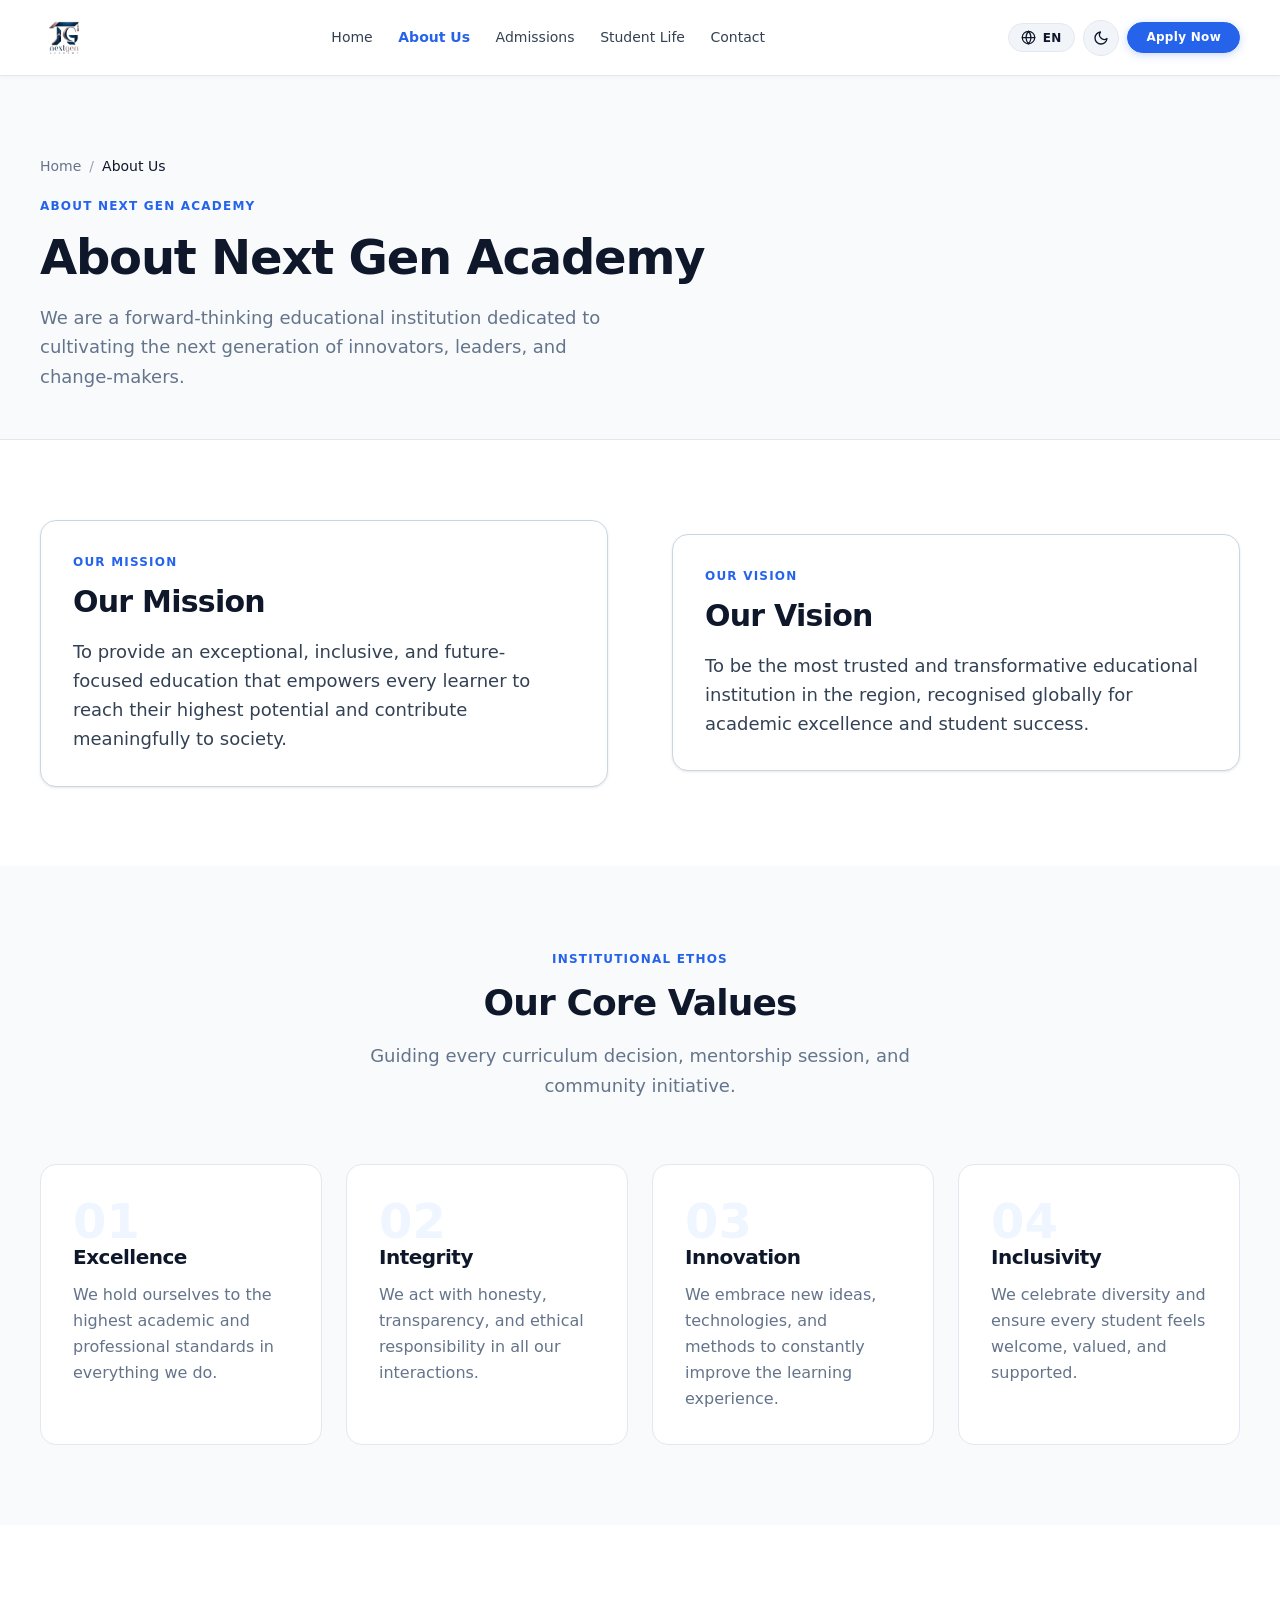
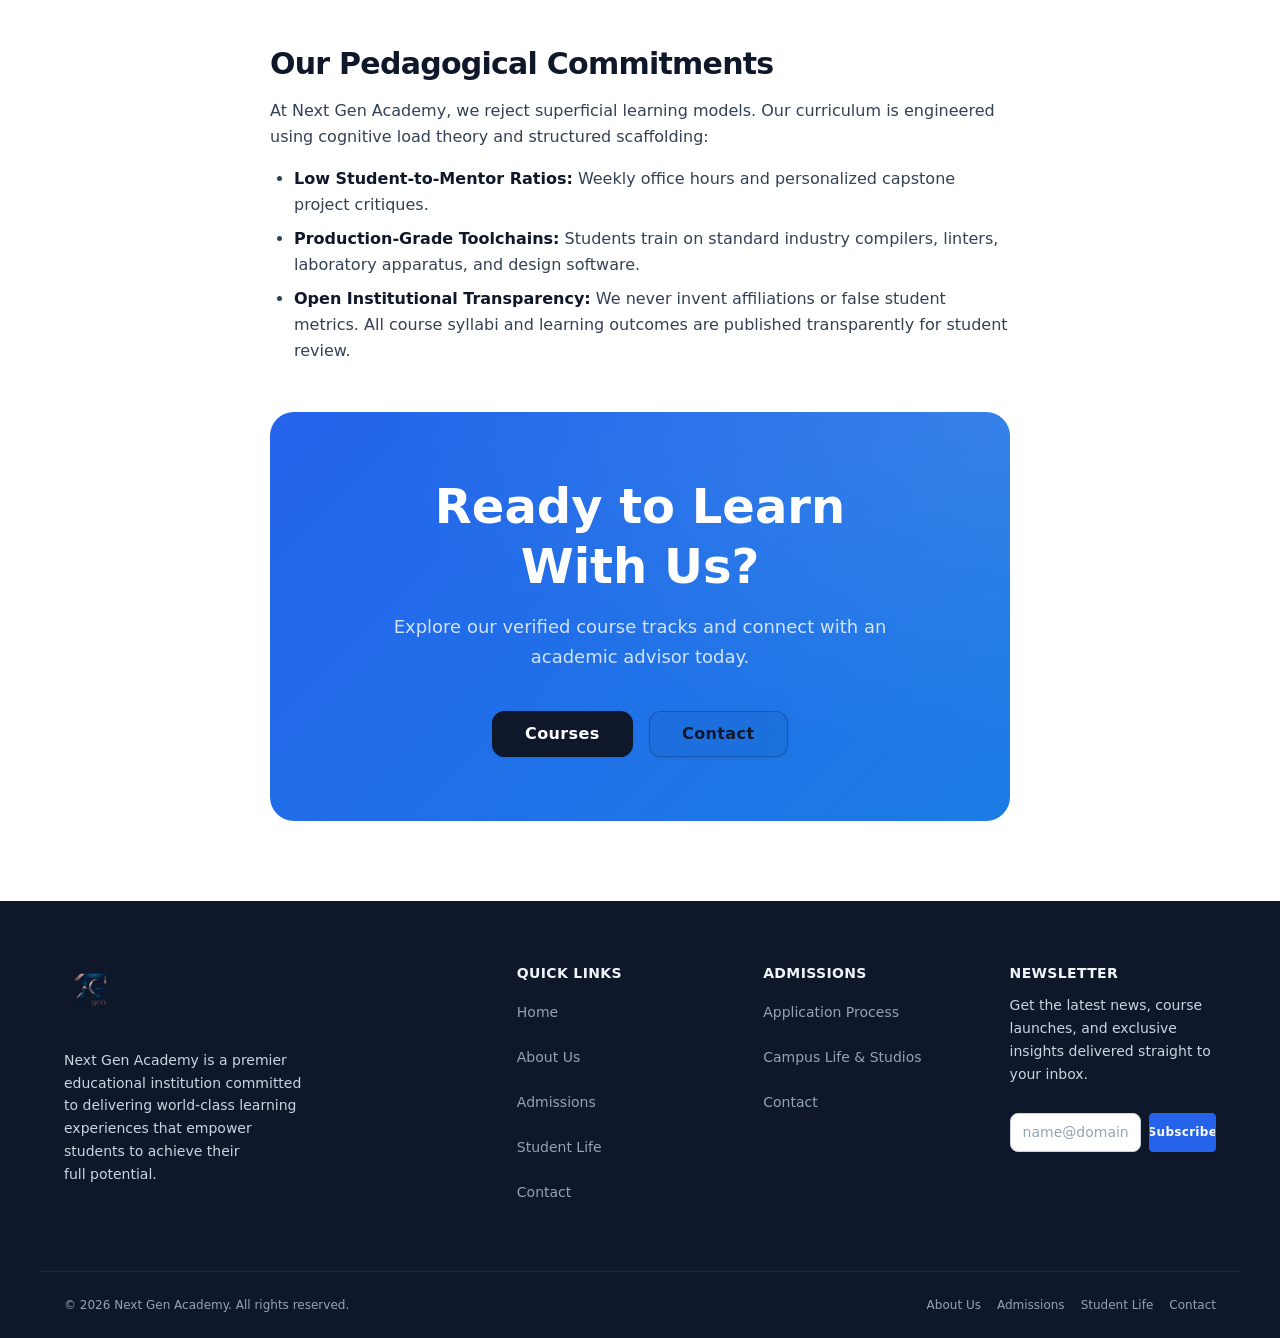
==== commit 23a55ef8: "fixes added" ====
--- a/about.html
+++ b/about.html
@@ -1,228 +1,506 @@
-<!DOCTYPE html>
-<html lang="en" dir="ltr" data-theme="light" data-title-key="about.title">
-<head>
-  <meta charset="UTF-8">
-  <meta name="viewport" content="width=device-width, initial-scale=1.0">
-  <title>About Next Gen Academy — Mission, Values & Educational Vision</title>
-  <meta name="description" content="Discover the foundational ethos, pedagogical commitments, and academic standards driving Next Gen Academy.">
-  <meta name="theme-color" content="#ffffff">
-  <link rel="icon" type="image/svg+xml" href="favicon.svg">
-
-  <link rel="stylesheet" href="css/tokens.css">
-  <link rel="stylesheet" href="css/base.css">
-  <link rel="stylesheet" href="css/layout.css">
-  <link rel="stylesheet" href="css/components.css">
-  <link rel="stylesheet" href="css/pages.css">
-  <link rel="stylesheet" href="css/responsive.css">
-  <link rel="stylesheet" href="css/animations.css">
-
-  <script src="js/theme.js"></script>
-  <script src="js/utilities.js" defer></script>
-  <script src="js/i18n.js" defer></script>
-  <script src="js/navigation.js" defer></script>
-  <script src="js/animations.js" defer></script>
-  <script src="js/forms.js" defer></script>
-  <script src="js/courses.js" defer></script>
-  <script src="js/main.js" defer></script>
-</head>
-<body class="page-wrapper">
-  <a href="#main-content" class="skip-link">Skip to main content</a>
-
-  <!-- Header -->
-  <header class="site-header">
-    <div class="container flex-between">
-      <a href="index.html" class="nav__logo" aria-label="Next Gen Academy Home">
-        <span class="nav__logo-mark" aria-hidden="true">
-          <svg viewBox="0 0 32 32" width="28" height="28" fill="none">
-            <rect width="32" height="32" rx="8" fill="currentColor"/>
-            <path d="M9 23V9l7 9 7-9v14" stroke="#ffffff" stroke-width="2.5" stroke-linecap="round" stroke-linejoin="round"/>
-          </svg>
-        </span>
-        <span class="nav__logo-text">Next Gen <span>Academy</span></span>
-      </a>
-
-      <nav class="nav__menu" aria-label="Primary Navigation">
-        <a href="index.html" class="nav__link" data-i18n="nav.home">Home</a>
-        <a href="about.html" class="nav__link active" data-i18n="nav.about">About</a>
-        <a href="courses.html" class="nav__link" data-i18n="nav.courses">Courses</a>
-        <a href="admissions.html" class="nav__link" data-i18n="nav.admissions">Admissions</a>
-        <a href="faculty.html" class="nav__link" data-i18n="nav.faculty">Faculty</a>
-        <a href="student-life.html" class="nav__link" data-i18n="nav.studentLife">Student Life</a>
-        <a href="resources.html" class="nav__link" data-i18n="nav.resources">Resources</a>
-        <a href="events.html" class="nav__link" data-i18n="nav.events">Events</a>
-        <a href="faq.html" class="nav__link" data-i18n="nav.faq">FAQ</a>
-        <a href="contact.html" class="nav__link" data-i18n="nav.contact">Contact</a>
-      </nav>
-
-      <div class="nav__desktop-actions flex" style="align-items: center; gap: var(--space-3);">
-        <div class="dropdown" data-lang-toggle>
-          <button type="button" class="btn btn--outline btn--sm" data-lang-toggle-btn aria-label="Toggle language">
-            🌐 <span data-lang-current>EN</span>
-          </button>
-        </div>
-        <div class="dropdown">
-          <button type="button" class="btn btn--outline btn--sm btn--icon" data-theme-cycle aria-label="Toggle visual theme">
-            <span class="theme-icon">☀️</span>
-          </button>
-        </div>
-        <a href="admissions.html" class="btn btn--primary btn--sm" data-i18n="nav.applyNow">Apply Now</a>
-      </div>
-
-      <button type="button" class="nav__hamburger" aria-label="Toggle navigation menu" aria-expanded="false" aria-controls="mobile-nav">
-        <span></span><span></span><span></span>
-      </button>
-    </div>
-  </header>
-
-  <!-- Mobile Drawer Menu -->
-  <div class="nav__mobile-overlay" hidden></div>
-  <div class="nav__mobile-menu" id="mobile-nav" hidden aria-hidden="true">
-    <div style="display: flex; justify-content: space-between; align-items: center; margin-block-end: var(--space-6);">
-      <span class="nav__logo-text">Next Gen <span>Academy</span></span>
-      <button type="button" class="btn btn--ghost btn--icon" onclick="Navigation.closeMobileMenu()" aria-label="Close menu">&times;</button>
-    </div>
-    <nav class="flex-col gap-4" style="margin-block-end: var(--space-8);">
-      <a href="index.html" class="nav__link" data-i18n="nav.home">Home</a>
-      <a href="about.html" class="nav__link active" data-i18n="nav.about">About</a>
-      <a href="courses.html" class="nav__link" data-i18n="nav.courses">Courses</a>
-      <a href="admissions.html" class="nav__link" data-i18n="nav.admissions">Admissions</a>
-      <a href="faculty.html" class="nav__link" data-i18n="nav.faculty">Faculty</a>
-      <a href="student-life.html" class="nav__link" data-i18n="nav.studentLife">Student Life</a>
-      <a href="resources.html" class="nav__link" data-i18n="nav.resources">Resources</a>
-      <a href="events.html" class="nav__link" data-i18n="nav.events">Events</a>
-      <a href="faq.html" class="nav__link" data-i18n="nav.faq">FAQ</a>
-      <a href="contact.html" class="nav__link" data-i18n="nav.contact">Contact</a>
-    </nav>
-  </div>
-
-  <main class="page-main" id="main-content">
-    <header class="page-hero">
-      <div class="container">
-        <nav class="breadcrumb" aria-label="Breadcrumb">
-          <div class="breadcrumb__item">
-            <a href="index.html" class="breadcrumb__link" data-i18n="nav.home">Home</a>
-            <span class="breadcrumb__separator">/</span>
-          </div>
-          <div class="breadcrumb__item">
-            <span class="breadcrumb__current" aria-current="page" data-i18n="nav.about">About Us</span>
-          </div>
-        </nav>
-        <span class="page-hero__label" data-i18n="about.title">Institutional Profile</span>
-        <h1 class="page-hero__title" data-i18n="about.title">About Next Gen Academy</h1>
-        <p class="page-hero__description" data-i18n="about.description">
-          An educational institution dedicated to intellectual curiosity, technical mastery, and inclusive humanistic values.
-        </p>
-      </div>
-    </header>
-
-    <!-- Mission & Vision Section -->
-    <section class="section">
-      <div class="container">
-        <div class="layout-split">
-          <div class="card card--bordered" style="padding: var(--space-8);" data-reveal>
-            <span class="section-label" data-i18n="about.mission.title">Our Mission</span>
-            <h2 style="font-size: var(--font-3xl); margin-block-end: var(--space-4);" data-i18n="about.mission.title">Our Mission</h2>
-            <p style="font-size: var(--font-lg); line-height: var(--leading-relaxed); color: var(--color-text-secondary);" data-i18n="about.mission.text">
-              To cultivate disciplined, curious, and empathetic thinkers by bridging foundational humanistic inquiry with cutting-edge technological and scientific curricula.
-            </p>
-          </div>
-
-          <div class="card card--bordered" style="padding: var(--space-8);" data-reveal data-reveal-delay="2">
-            <span class="section-label" data-i18n="about.vision.title">Our Vision</span>
-            <h2 style="font-size: var(--font-3xl); margin-block-end: var(--space-4);" data-i18n="about.vision.title">Our Vision</h2>
-            <p style="font-size: var(--font-lg); line-height: var(--leading-relaxed); color: var(--color-text-secondary);" data-i18n="about.vision.text">
-              To be a premier global educational community celebrated for academic rigor, universal accessibility, and empowering the next generation of principled innovators.
-            </p>
-          </div>
-        </div>
-      </div>
-    </section>
-
-    <!-- Core Values Section -->
-    <section class="section section--alt">
-      <div class="container">
-        <header class="section-header" data-reveal>
-          <span class="section-label">Institutional Ethos</span>
-          <h2 class="section-title" data-i18n="about.values.title">Our Core Values</h2>
-          <p class="section-description">Guiding every curriculum decision, mentorship session, and community initiative.</p>
-        </header>
-
-        <div class="values-grid">
-          <div class="value-card" data-reveal data-reveal-delay="1">
-            <span class="value-card__number">01</span>
-            <h3 class="value-card__title" data-i18n="about.value1.title">Academic Integrity</h3>
-            <p class="value-card__description" data-i18n="about.value1.desc">
-              Uncompromising dedication to peer-reviewed methodology, truthful discourse, and rigorous assessment ethics.
-            </p>
-          </div>
-
-          <div class="value-card" data-reveal data-reveal-delay="2">
-            <span class="value-card__number">02</span>
-            <h3 class="value-card__title" data-i18n="about.value2.title">Practical Mastery</h3>
-            <p class="value-card__description" data-i18n="about.value2.desc">
-              Moving beyond rote memorization into active laboratory inquiry, software engineering, and real-world implementation.
-            </p>
-          </div>
-
-          <div class="value-card" data-reveal data-reveal-delay="3">
-            <span class="value-card__number">03</span>
-            <h3 class="value-card__title" data-i18n="about.value3.title">Universal Equity</h3>
-            <p class="value-card__description" data-i18n="about.value3.desc">
-              Creating barrier-free educational environments that strictly respect WCAG accessibility standards and universal design.
-            </p>
-          </div>
-
-          <div class="value-card" data-reveal data-reveal-delay="4">
-            <span class="value-card__number">04</span>
-            <h3 class="value-card__title" data-i18n="about.value4.title">Global Perspective</h3>
-            <p class="value-card__description" data-i18n="about.value4.desc">
-              Fostering dual-language scholarship in English and Arabic to bridge cultures, borders, and academic traditions.
-            </p>
-          </div>
-        </div>
-      </div>
-    </section>
-
-    <!-- Educational Commitments & CTA -->
-    <section class="section">
-      <div class="container container--narrow" data-reveal>
-        <div class="prose" style="margin-block-end: var(--space-12);">
-          <h2>Our Pedagogical Commitments</h2>
-          <p>
-            At Next Gen Academy, we reject superficial learning models. Our curriculum is engineered using cognitive load theory and structured scaffolding:
-          </p>
-          <ul>
-            <li><strong>Low Student-to-Mentor Ratios:</strong> Weekly office hours and personalized capstone project critiques.</li>
-            <li><strong>Production-Grade Toolchains:</strong> Students train on standard industry compilers, linters, laboratory apparatus, and design software.</li>
-            <li><strong>Open Institutional Transparency:</strong> We never invent affiliations or false student metrics. All course syllabi and learning outcomes are published transparently for student review.</li>
-          </ul>
-        </div>
-
-        <div class="cta-banner" data-reveal>
-          <p class="cta-banner__title">Ready to Learn With Us?</p>
-          <p class="cta-banner__description">Explore our verified course tracks and connect with an academic advisor today.</p>
-          <div class="cta-banner__actions">
-            <a href="courses.html" class="btn btn--secondary btn--lg" data-i18n="nav.courses">View Courses</a>
-            <a href="contact.html" class="btn btn--outline btn--lg" style="color: #ffffff; border-color: rgba(255,255,255,0.4);" data-i18n="nav.contact">Contact Us</a>
-          </div>
-        </div>
-      </div>
-    </section>
-  </main>
-
-  <footer class="site-footer">
-    <div class="container">
-      <div class="footer__bottom flex-between">
-        <p style="font-size: var(--font-sm); color: var(--color-footer-text);">&copy; <span data-year>2026</span> Next Gen Academy.</p>
-        <div class="flex gap-4">
-          <a href="about.html" class="footer__nav-link" style="font-size: var(--font-xs);" data-i18n="nav.about">About</a>
-          <a href="privacy-policy.html" class="footer__nav-link" style="font-size: var(--font-xs);" data-i18n="footer.privacy">Privacy</a>
-          <a href="accessibility.html" class="footer__nav-link" style="font-size: var(--font-xs);" data-i18n="footer.accessibility">Accessibility</a>
-        </div>
-      </div>
-    </div>
-  </footer>
-
-  <button type="button" class="back-to-top" aria-label="Back to top">↑</button>
-</body>
-</html>
+﻿<!DOCTYPE html>+
+<html lang="en" dir="ltr" data-theme="light" data-title-key="about.title">+
+<head>+
+  <meta charset="UTF-8">+
+  <meta name="viewport" content="width=device-width, initial-scale=1.0">+
+  <title>About Next Gen Academy — Mission, Values & Educational Vision</title>+
+  <meta name="description" content="Discover the foundational ethos, pedagogical commitments, and academic standards driving Next Gen Academy.">+
+  <meta name="theme-color" content="#ffffff">+
+  <link rel="icon" type="image/svg+xml" href="favicon.svg">+
++
+  <link rel="stylesheet" href="css/tokens.css">+
+  <link rel="stylesheet" href="css/base.css">+
+  <link rel="stylesheet" href="css/layout.css">+
+  <link rel="stylesheet" href="css/components.css">+
+  <link rel="stylesheet" href="css/pages.css">+
+  <link rel="stylesheet" href="css/responsive.css">+
+  <link rel="stylesheet" href="css/animations.css">+
++
+  <script src="js/theme.js"></script>+
+  <script src="js/shared-layout.js" defer></script>+
+  <script src="js/utilities.js" defer></script>+
+  <script src="js/i18n.js" defer></script>+
+  <script src="js/navigation.js" defer></script>+
+  <script src="js/animations.js" defer></script>+
+  <script src="js/forms.js" defer></script>+
+  <script src="js/courses.js" defer></script>+
+  <script src="js/main.js" defer></script>+
+</head>+
+<body class="page-wrapper">+
+  <a href="#main-content" class="skip-link">Skip to main content</a>+
++
+  <!-- Header -->+
+  <header class="site-header">+
+    <div class="container flex-between">+
+      <a href="index.html" class="nav__logo" aria-label="Next Gen Academy Home">+
+        <span class="nav__logo-mark" aria-hidden="true">+
+          <svg viewBox="0 0 32 32" width="28" height="28" fill="none">+
+            <rect width="32" height="32" rx="8" fill="currentColor"/>+
+            <path d="M9 23V9l7 9 7-9v14" stroke="#ffffff" stroke-width="2.5" stroke-linecap="round" stroke-linejoin="round"/>+
+          </svg>+
+        </span>+
+        <span class="nav__logo-text">Next Gen <span>Academy</span></span>+
+      </a>+
++
+      <nav class="nav__menu" aria-label="Primary Navigation">+
+        <a href="index.html" class="nav__link" data-i18n="nav.home">Home</a>+
+        <a href="about.html" class="nav__link active" data-i18n="nav.about">About</a>+
+        <a href="courses.html" class="nav__link" data-i18n="nav.courses">Courses</a>+
+        <a href="admissions.html" class="nav__link" data-i18n="nav.admissions">Admissions</a>+
+        <a href="faculty.html" class="nav__link" data-i18n="nav.faculty">Faculty</a>+
+        <a href="student-life.html" class="nav__link" data-i18n="nav.studentLife">Student Life</a>+
+        <a href="resources.html" class="nav__link" data-i18n="nav.resources">Resources</a>+
+        <a href="events.html" class="nav__link" data-i18n="nav.events">Events</a>+
+        <a href="faq.html" class="nav__link" data-i18n="nav.faq">FAQ</a>+
+        <a href="contact.html" class="nav__link" data-i18n="nav.contact">Contact</a>+
+      </nav>+
++
+            <!-- Action Controls (Language, Theme, CTA) -->+
+      <div class="nav__desktop-actions" data-lang-toggle>+
+        <!-- Language Switcher -->+
+        <button type="button" class="lang-toggle-btn" data-lang-toggle-btn aria-label="Toggle language (English / العربية)">+
+          <svg width="15" height="15" viewBox="0 0 24 24" fill="none" stroke="currentColor" stroke-width="2" stroke-linecap="round" stroke-linejoin="round" aria-hidden="true">+
+            <circle cx="12" cy="12" r="10"></circle>+
+            <line x1="2" y1="12" x2="22" y2="12"></line>+
+            <path d="M12 2a15.3 15.3 0 0 1 4 10 15.3 15.3 0 0 1-4 10 15.3 15.3 0 0 1-4-10 15.3 15.3 0 0 1 4-10z"></path>+
+          </svg>+
+          <span data-lang-current>EN</span>+
+        </button>+
++
+        <!-- Theme Selector -->+
+        <button type="button" class="theme-toggle-btn" data-theme-cycle aria-label="Toggle visual theme">+
+          <span class="theme-icon" aria-hidden="true">+
+            <svg viewBox="0 0 24 24" width="16" height="16" fill="none" stroke="currentColor" stroke-width="2" stroke-linecap="round" stroke-linejoin="round"><circle cx="12" cy="12" r="5"/><line x1="12" y1="1" x2="12" y2="3"/><line x1="12" y1="21" x2="12" y2="23"/><line x1="4.22" y1="4.22" x2="5.64" y2="5.64"/><line x1="18.36" y1="18.36" x2="19.78" y2="19.78"/><line x1="1" y1="12" x2="3" y2="12"/><line x1="21" y1="12" x2="23" y2="12"/><line x1="4.22" y1="19.78" x2="5.64" y2="18.36"/><line x1="18.36" y1="5.64" x2="19.78" y2="4.22"/></svg>+
+          </span>+
+        </button>+
++
+        <!-- Apply CTA -->+
+        <a href="admissions.html" class="btn btn--primary nav-cta-btn" data-i18n="nav.applyNow">Apply Now</a>+
+      </div>+
++
++
++
+      <button type="button" class="nav__hamburger" aria-label="Toggle navigation menu" aria-expanded="false" aria-controls="mobile-nav">+
+        <span></span><span></span><span></span>+
+      </button>+
+    </div>+
+  </header>+
++
+  <!-- Mobile Drawer Menu -->+
+  <div class="nav__mobile-overlay" hidden></div>+
+  <div class="nav__mobile-menu" id="mobile-nav" hidden aria-hidden="true">+
+    <div style="display: flex; justify-content: space-between; align-items: center; margin-block-end: var(--space-6);">+
+      <span class="nav__logo-text">Next Gen <span>Academy</span></span>+
+      <button type="button" class="btn btn--ghost btn--icon" onclick="Navigation.closeMobileMenu()" aria-label="Close menu">&times;</button>+
+    </div>+
+    <nav class="flex-col gap-4" style="margin-block-end: var(--space-8);">+
+      <a href="index.html" class="nav__link" data-i18n="nav.home">Home</a>+
+      <a href="about.html" class="nav__link active" data-i18n="nav.about">About</a>+
+      <a href="courses.html" class="nav__link" data-i18n="nav.courses">Courses</a>+
+      <a href="admissions.html" class="nav__link" data-i18n="nav.admissions">Admissions</a>+
+      <a href="faculty.html" class="nav__link" data-i18n="nav.faculty">Faculty</a>+
+      <a href="student-life.html" class="nav__link" data-i18n="nav.studentLife">Student Life</a>+
+      <a href="resources.html" class="nav__link" data-i18n="nav.resources">Resources</a>+
+      <a href="events.html" class="nav__link" data-i18n="nav.events">Events</a>+
+      <a href="faq.html" class="nav__link" data-i18n="nav.faq">FAQ</a>+
+      <a href="contact.html" class="nav__link" data-i18n="nav.contact">Contact</a>+
+    </nav>+
+    <div class="flex-col gap-4" style="border-block-start: 1px solid var(--color-border); padding-block-start: var(--space-4);">+
+      <div class="flex gap-2">+
+        <button type="button" class="btn btn--outline btn--sm" data-lang-btn="en" style="flex: 1;">English (EN)</button>+
+        <button type="button" class="btn btn--outline btn--sm" data-lang-btn="ar" style="flex: 1;">العربية (AR)</button>+
+      </div>+
+      <div class="flex gap-2">+
+        <button type="button" class="btn btn--outline btn--sm" data-theme-btn="light" style="flex: 1;">Light</button>+
+        <button type="button" class="btn btn--outline btn--sm" data-theme-btn="dark" style="flex: 1;">Dark</button>+
+        <button type="button" class="btn btn--outline btn--sm" data-theme-btn="system" style="flex: 1;">System</button>+
+      </div>+
+      <a href="admissions.html" class="btn btn--primary" style="text-align: center; justify-content: center;" data-i18n="nav.applyNow">Apply Now</a>+
+    </div>+
+  </div>+
++
+  <main class="page-main" id="main-content">+
+    <header class="page-hero">+
+      <div class="container">+
+        <nav class="breadcrumb" aria-label="Breadcrumb">+
+          <div class="breadcrumb__item">+
+            <a href="index.html" class="breadcrumb__link" data-i18n="nav.home">Home</a>+
+            <span class="breadcrumb__separator">/</span>+
+          </div>+
+          <div class="breadcrumb__item">+
+            <span class="breadcrumb__current" aria-current="page" data-i18n="nav.about">About Us</span>+
+          </div>+
+        </nav>+
+        <span class="page-hero__label" data-i18n="about.title">Institutional Profile</span>+
+        <h1 class="page-hero__title" data-i18n="about.title">About Next Gen Academy</h1>+
+        <p class="page-hero__description" data-i18n="about.description">+
+          An educational institution dedicated to intellectual curiosity, technical mastery, and inclusive humanistic values.+
+        </p>+
+      </div>+
+    </header>+
++
+    <!-- Mission & Vision Section -->+
+    <section class="section">+
+      <div class="container">+
+        <div class="layout-split">+
+          <div class="card card--bordered" style="padding: var(--space-8);" data-reveal>+
+            <span class="section-label" data-i18n="about.mission.title">Our Mission</span>+
+            <h2 style="font-size: var(--font-3xl); margin-block-end: var(--space-4);" data-i18n="about.mission.title">Our Mission</h2>+
+            <p style="font-size: var(--font-lg); line-height: var(--leading-relaxed); color: var(--color-text-secondary);" data-i18n="about.mission.text">+
+              To cultivate disciplined, curious, and empathetic thinkers by bridging foundational humanistic inquiry with cutting-edge technological and scientific curricula.+
+            </p>+
+          </div>+
++
+          <div class="card card--bordered" style="padding: var(--space-8);" data-reveal data-reveal-delay="2">+
+            <span class="section-label" data-i18n="about.vision.title">Our Vision</span>+
+            <h2 style="font-size: var(--font-3xl); margin-block-end: var(--space-4);" data-i18n="about.vision.title">Our Vision</h2>+
+            <p style="font-size: var(--font-lg); line-height: var(--leading-relaxed); color: var(--color-text-secondary);" data-i18n="about.vision.text">+
+              To be a premier global educational community celebrated for academic rigor, universal accessibility, and empowering the next generation of principled innovators.+
+            </p>+
+          </div>+
+        </div>+
+      </div>+
+    </section>+
++
+    <!-- Core Values Section -->+
+    <section class="section section--alt">+
+      <div class="container">+
+        <header class="section-header" data-reveal>+
+          <span class="section-label">Institutional Ethos</span>+
+          <h2 class="section-title" data-i18n="about.values.title">Our Core Values</h2>+
+          <p class="section-description">Guiding every curriculum decision, mentorship session, and community initiative.</p>+
+        </header>+
++
+        <div class="values-grid">+
+          <div class="value-card" data-reveal data-reveal-delay="1">+
+            <span class="value-card__number">01</span>+
+            <h3 class="value-card__title" data-i18n="about.value1.title">Academic Integrity</h3>+
+            <p class="value-card__description" data-i18n="about.value1.desc">+
+              Uncompromising dedication to peer-reviewed methodology, truthful discourse, and rigorous assessment ethics.+
+            </p>+
+          </div>+
++
+          <div class="value-card" data-reveal data-reveal-delay="2">+
+            <span class="value-card__number">02</span>+
+            <h3 class="value-card__title" data-i18n="about.value2.title">Practical Mastery</h3>+
+            <p class="value-card__description" data-i18n="about.value2.desc">+
+              Moving beyond rote memorization into active laboratory inquiry, software engineering, and real-world implementation.+
+            </p>+
+          </div>+
++
+          <div class="value-card" data-reveal data-reveal-delay="3">+
+            <span class="value-card__number">03</span>+
+            <h3 class="value-card__title" data-i18n="about.value3.title">Universal Equity</h3>+
+            <p class="value-card__description" data-i18n="about.value3.desc">+
+              Creating barrier-free educational environments that strictly respect WCAG accessibility standards and universal design.+
+            </p>+
+          </div>+
++
+          <div class="value-card" data-reveal data-reveal-delay="4">+
+            <span class="value-card__number">04</span>+
+            <h3 class="value-card__title" data-i18n="about.value4.title">Global Perspective</h3>+
+            <p class="value-card__description" data-i18n="about.value4.desc">+
+              Fostering dual-language scholarship in English and Arabic to bridge cultures, borders, and academic traditions.+
+            </p>+
+          </div>+
+        </div>+
+      </div>+
+    </section>+
++
+    <!-- Educational Commitments & CTA -->+
+    <section class="section">+
+      <div class="container container--narrow" data-reveal>+
+        <div class="prose" style="margin-block-end: var(--space-12);">+
+          <h2>Our Pedagogical Commitments</h2>+
+          <p>+
+            At Next Gen Academy, we reject superficial learning models. Our curriculum is engineered using cognitive load theory and structured scaffolding:+
+          </p>+
+          <ul>+
+            <li><strong>Low Student-to-Mentor Ratios:</strong> Weekly office hours and personalized capstone project critiques.</li>+
+            <li><strong>Production-Grade Toolchains:</strong> Students train on standard industry compilers, linters, laboratory apparatus, and design software.</li>+
+            <li><strong>Open Institutional Transparency:</strong> We never invent affiliations or false student metrics. All course syllabi and learning outcomes are published transparently for student review.</li>+
+          </ul>+
+        </div>+
++
+        <div class="cta-banner" data-reveal>+
+          <p class="cta-banner__title">Ready to Learn With Us?</p>+
+          <p class="cta-banner__description">Explore our verified course tracks and connect with an academic advisor today.</p>+
+          <div class="cta-banner__actions">+
+            <a href="courses.html" class="btn btn--secondary btn--lg" data-i18n="nav.courses">View Courses</a>+
+            <a href="contact.html" class="btn btn--outline-light btn--lg" data-i18n="nav.contact">Contact Us</a>+
+          </div>+
+        </div>+
+      </div>+
+    </section>+
+  </main>+
++
+  <footer class="site-footer">+
+    <div class="container">+
+      <div class="footer__bottom flex-between">+
+        <p style="font-size: var(--font-sm); color: var(--color-footer-text);">&copy; <span data-year>2026</span> Next Gen Academy.</p>+
+        <div class="flex gap-4">+
+          <a href="about.html" class="footer__nav-link" style="font-size: var(--font-xs);" data-i18n="nav.about">About</a>+
+          <a href="privacy-policy.html" class="footer__nav-link" style="font-size: var(--font-xs);" data-i18n="footer.privacy">Privacy</a>+
+          <a href="accessibility.html" class="footer__nav-link" style="font-size: var(--font-xs);" data-i18n="footer.accessibility">Accessibility</a>+
+        </div>+
+      </div>+
+    </div>+
+  </footer>+
++
+  <button type="button" class="back-to-top" aria-label="Back to top">†‘</button>+
+</body>+
+</html>+
++
--- a/css/tokens.css
+++ b/css/tokens.css
@@ -112,10 +112,10 @@
   --z-max:       999;
 
   /* ─── Layout ─── */
-  --container-width:    1280px;
-  --container-narrow:   768px;
-  --container-wide:     1440px;
-  --header-height:      72px;
+  --container-width:    1380px;
+  --container-narrow:   820px;
+  --container-wide:     1520px;
+  --header-height:      76px;
   --announcement-height:44px;
   --sidebar-width:      280px;
 
@@ -203,7 +203,7 @@
   --color-info-border:       #bfdbfe;
 
   /* Component Tokens */
-  --color-nav-bg:            #ffffff;
+  --color-nav-bg:            rgba(255, 255, 255, 0.94);
   --color-nav-text:          #334155;
   --color-nav-text-hover:    var(--brand-primary);
   --color-nav-border:        #e2e8f0;
@@ -239,6 +239,26 @@
   --color-skeleton-shine:    #f1f5f9;
 
   --color-overlay:           rgb(15 23 42 / 60%);
+
+  /* Hero Theme Tokens */
+  --hero-bg-gradient:        radial-gradient(130% 130% at 80% 20%, #eff6ff 0%, #dbeafe 45%, #f8fafc 100%);
+  --hero-text-color:         #0f172a;
+  --hero-text-subtle:        #334155;
+  --hero-headline-color:     #0f172a;
+  --hero-card-bg:            rgba(255, 255, 255, 0.85);
+  --hero-card-border:        rgba(37, 99, 235, 0.18);
+  --hero-card-shadow:        0 20px 45px -10px rgba(37, 99, 235, 0.15), 0 0 25px rgba(56, 189, 248, 0.1);
+  --hero-card-text:          #0f172a;
+  --hero-card-subtext:       #475569;
+  --hero-card-badge-bg:      rgba(37, 99, 235, 0.1);
+  --hero-card-badge-text:    var(--brand-primary);
+  --hero-stats-border:       rgba(15, 23, 42, 0.12);
+  --hero-btn-secondary-bg:   rgba(15, 23, 42, 0.05);
+  --hero-btn-secondary-text: #0f172a;
+  --hero-btn-secondary-border: rgba(15, 23, 42, 0.25);
+  --hero-btn-secondary-hover-bg: #0f172a;
+  --hero-btn-secondary-hover-text: #ffffff;
+  --hero-btn-secondary-hover-border: #0f172a;
 
   /* Shadows */
   --shadow-card:             0 1px 3px rgb(15 23 42 / 8%), 0 1px 2px rgb(15 23 42 / 4%);
@@ -286,13 +306,13 @@
   --color-on-primary:        #ffffff;
 
   /* Interactive — Secondary */
-  --color-secondary:         #c9d1d9;
-  --color-secondary-hover:   #e6edf3;
-  --color-on-secondary:      #0d1117;
+  --color-secondary:         #1e293b;
+  --color-secondary-hover:   #334155;
+  --color-on-secondary:      #f8fafc;
 
   /* Interactive — Accent */
-  --color-accent:            #22d3ee;
-  --color-accent-hover:      #06b6d4;
+  --color-accent:            #38bdf8;
+  --color-accent-hover:      #0ea5e9;
   --color-on-accent:         #0d1117;
   --color-accent-warm:       #fbbf24;
   --color-gold:              #f59e0b;
@@ -312,8 +332,8 @@
   --color-info-border:       #1a2d4d;
 
   /* Component Tokens */
-  --color-nav-bg:            #0d1117;
-  --color-nav-text:          #c9d1d9;
+  --color-nav-bg:            rgba(13, 17, 23, 0.94);
+  --color-nav-text:          #e6edf3;
   --color-nav-text-hover:    #4d8ef0;
   --color-nav-border:        #21262d;
   --color-nav-active:        #4d8ef0;
@@ -348,6 +368,26 @@
   --color-skeleton-shine:    #30363d;
 
   --color-overlay:           rgb(0 0 0 / 75%);
+
+  /* Hero Theme Tokens */
+  --hero-bg-gradient:        radial-gradient(130% 130% at 80% 20%, #1e3a8a 0%, #0f172a 55%, #070b14 100%);
+  --hero-text-color:         #ffffff;
+  --hero-text-subtle:        rgb(255 255 255 / 80%);
+  --hero-headline-color:     #ffffff;
+  --hero-card-bg:            rgba(15, 23, 42, 0.72);
+  --hero-card-border:        rgba(255, 255, 255, 0.2);
+  --hero-card-shadow:        0 25px 60px -15px rgba(0, 0, 0, 0.6), 0 0 40px rgba(56, 189, 248, 0.12);
+  --hero-card-text:          #ffffff;
+  --hero-card-subtext:       rgb(255 255 255 / 70%);
+  --hero-card-badge-bg:      rgb(255 255 255 / 15%);
+  --hero-card-badge-text:    #ffffff;
+  --hero-stats-border:       rgb(255 255 255 / 15%);
+  --hero-btn-secondary-bg:   rgba(255, 255, 255, 0.08);
+  --hero-btn-secondary-text: #ffffff;
+  --hero-btn-secondary-border: rgba(255, 255, 255, 0.4);
+  --hero-btn-secondary-hover-bg: #ffffff;
+  --hero-btn-secondary-hover-text: #0f172a;
+  --hero-btn-secondary-hover-border: #ffffff;
 
   /* Shadows */
   --shadow-card:             0 1px 3px rgb(0 0 0 / 30%), 0 1px 2px rgb(0 0 0 / 20%);
--- a/css/base.css
+++ b/css/base.css
@@ -94,7 +94,7 @@
               text-decoration-color var(--duration-fast) var(--ease-standard);
 }
 
-a:hover {
+a:not(.btn):hover {
   color: var(--color-primary-hover);
   text-decoration-color: currentColor;
 }
--- a/css/layout.css
+++ b/css/layout.css
@@ -20,7 +20,12 @@
   width: 100%;
   max-width: var(--container-width);
   margin-inline: auto;
-  padding-inline: var(--space-6);
+  padding-inline: clamp(1rem, 3.5vw, 2.5rem);
+}
+
+.container--header {
+  max-width: var(--container-wide);
+  padding-inline: clamp(1rem, 3vw, 2rem);
 }
 
 .container--narrow {
@@ -33,12 +38,6 @@
 
 .container--full {
   max-width: none;
-}
-
-@media (max-width: 640px) {
-  .container {
-    padding-inline: var(--space-4);
-  }
 }
 
 /* ─── Sections ─── */
--- a/css/components.css
+++ b/css/components.css
@@ -87,16 +87,38 @@
 .btn--outline {
   background-color: transparent;
   color: var(--color-primary);
+  border: 1.5px solid var(--color-primary);
+}
+
+.btn--outline:hover:not(:disabled) {
+  background-color: var(--color-primary);
+  color: var(--color-on-primary);
   border-color: var(--color-primary);
 }
 
-.btn--outline:hover:not(:disabled) {
-  background-color: var(--color-primary-subtle);
-}
-
 .btn--outline:active:not(:disabled) {
-  background-color: var(--color-primary-subtle);
-  border-color: var(--color-primary-hover);
+  background-color: var(--color-primary-active);
+  color: var(--color-on-primary);
+  border-color: var(--color-primary-active);
+}
+
+/* Outline Light (for hero & dark/light adaptive sections) */
+.btn--outline-light {
+  background-color: var(--hero-btn-secondary-bg, rgba(255, 255, 255, 0.08));
+  color: var(--hero-btn-secondary-text, #ffffff) !important;
+  border: 1.5px solid var(--hero-btn-secondary-border, rgba(255, 255, 255, 0.4));
+  backdrop-filter: blur(8px);
+}
+
+.btn--outline-light:hover:not(:disabled) {
+  background-color: var(--hero-btn-secondary-hover-bg, #ffffff) !important;
+  color: var(--hero-btn-secondary-hover-text, #0f172a) !important;
+  border-color: var(--hero-btn-secondary-hover-border, #ffffff) !important;
+  box-shadow: 0 4px 20px rgba(0, 0, 0, 0.15);
+}
+
+.btn--outline-light:active:not(:disabled) {
+  opacity: 0.9;
 }
 
 /* Ghost */
@@ -967,20 +989,22 @@
   inset-inline: 0;
   z-index: var(--z-sticky);
   background-color: var(--color-nav-bg);
-  box-shadow: var(--shadow-nav);
+  backdrop-filter: blur(16px);
+  -webkit-backdrop-filter: blur(16px);
+  border-block-end: 1px solid var(--color-border);
+  box-shadow: 0 1px 4px rgba(0, 0, 0, 0.04);
   block-size: var(--header-height);
   display: flex;
   align-items: center;
   transition:
     background-color var(--duration-normal) var(--ease-in-out),
-    box-shadow       var(--duration-normal) var(--ease-in-out);
+    box-shadow       var(--duration-normal) var(--ease-in-out),
+    border-color     var(--duration-normal) var(--ease-in-out);
 }
 
 .site-header.scrolled {
   box-shadow: var(--shadow-md);
-  background-color: var(--color-surface-overlay);
-  backdrop-filter: blur(12px);
-  -webkit-backdrop-filter: blur(12px);
+  border-block-end-color: var(--color-border-strong);
 }
 
 .nav {
@@ -1009,12 +1033,35 @@
 }
 
 .nav__logo-mark {
-  width: var(--space-8);
-  height: var(--space-8);
   display: flex;
   align-items: center;
   justify-content: center;
   flex-shrink: 0;
+}
+
+.nav__logo-img {
+  height: 48px;
+  width: auto;
+  max-width: 160px;
+  object-fit: contain;
+  display: block;
+}
+
+/* Light / Dark Logo Swapping */
+.nav__logo-img--dark {
+  display: none;
+}
+
+.nav__logo-img--light {
+  display: block;
+}
+
+[data-theme="dark"] .nav__logo-img--dark {
+  display: block;
+}
+
+[data-theme="dark"] .nav__logo-img--light {
+  display: none;
 }
 
 .nav__logo-text {
@@ -1028,11 +1075,12 @@
 .nav__menu {
   display: flex;
   align-items: center;
-  gap: var(--space-1);
+  gap: clamp(0.15rem, 0.5vw, 0.5rem);
   list-style: none;
   margin: 0;
   padding: 0;
   flex: 1;
+  justify-content: center;
 }
 
 .nav__item {
@@ -1042,10 +1090,9 @@
 .nav__link {
   display: inline-flex;
   align-items: center;
-  gap: var(--space-1);
-  padding-block: var(--space-2);
-  padding-inline: var(--space-3);
-  font-size: var(--font-sm);
+  padding-block: 0.35rem;
+  padding-inline: clamp(0.4rem, 0.75vw, 0.75rem);
+  font-size: 0.875rem;
   font-weight: var(--weight-medium);
   color: var(--color-nav-text);
   text-decoration: none;
@@ -1083,11 +1130,75 @@
   color: var(--color-on-primary);
 }
 
-.nav__actions {
+.nav__actions,
+.nav__desktop-actions {
   display: flex;
   align-items: center;
   gap: var(--space-2);
   flex-shrink: 0;
+}
+
+.lang-toggle-btn {
+  display: inline-flex;
+  align-items: center;
+  gap: 0.4rem;
+  padding: 0.4rem 0.75rem;
+  font-size: var(--font-xs);
+  font-weight: var(--weight-semibold);
+  letter-spacing: var(--tracking-wide);
+  color: var(--color-text);
+  background-color: var(--color-surface);
+  border: 1px solid var(--color-border);
+  border-radius: var(--radius-full);
+  cursor: pointer;
+  transition: all var(--duration-fast) var(--ease-in-out);
+  white-space: nowrap;
+  line-height: 1;
+}
+
+.lang-toggle-btn:hover {
+  background-color: var(--color-primary-subtle);
+  border-color: var(--color-primary);
+  color: var(--color-primary);
+}
+
+.lang-toggle-btn:focus-visible,
+.theme-toggle-btn:focus-visible {
+  outline: var(--focus-ring-width) solid var(--focus-ring-color);
+  outline-offset: var(--focus-ring-offset);
+}
+
+.theme-toggle-btn {
+  display: inline-flex;
+  align-items: center;
+  justify-content: center;
+  width: 36px;
+  height: 36px;
+  border-radius: var(--radius-full);
+  border: 1px solid var(--color-border);
+  background-color: var(--color-surface);
+  color: var(--color-text);
+  cursor: pointer;
+  transition: all var(--duration-fast) var(--ease-in-out);
+  flex-shrink: 0;
+  padding: 0;
+}
+
+.theme-toggle-btn:hover {
+  background-color: var(--color-primary-subtle);
+  border-color: var(--color-primary);
+  color: var(--color-primary);
+  transform: scale(1.05);
+}
+
+.nav-cta-btn {
+  flex-shrink: 0;
+  padding: 0.45rem 1.15rem;
+  font-size: var(--font-xs);
+  font-weight: var(--weight-bold);
+  border-radius: var(--radius-full);
+  box-shadow: 0 2px 8px rgba(37, 99, 235, 0.25);
+  white-space: nowrap;
 }
 
 .nav__theme-toggle,
@@ -1175,35 +1286,43 @@
 }
 
 .nav__mobile-overlay {
-  display: none;
+  display: block;
   position: fixed;
   inset: 0;
   background-color: var(--color-overlay);
-  z-index: calc(var(--z-overlay) - 1);
+  z-index: var(--z-overlay);
   opacity: 0;
-  transition: opacity var(--duration-normal) var(--ease-in-out);
-}
-
-.nav__mobile-overlay.open {
-  display: block;
+  pointer-events: none;
+  visibility: hidden;
+  transition: opacity var(--duration-normal) var(--ease-in-out),
+              visibility var(--duration-normal) var(--ease-in-out);
+}
+
+.nav__mobile-overlay.open,
+.nav__mobile-overlay:not([hidden]) {
   opacity: 1;
+  pointer-events: auto;
+  visibility: visible;
 }
 
 .nav__mobile-menu {
-  display: none;
+  display: flex;
   position: fixed;
   inset-block: 0;
   inset-inline-start: 0;
-  inline-size: var(--sidebar-width);
-  background-color: var(--color-nav-bg);
-  box-shadow: var(--shadow-xl);
-  z-index: var(--z-overlay);
+  inline-size: min(var(--sidebar-width), 85vw);
+  background-color: var(--color-surface-elevated, var(--color-background));
+  box-shadow: var(--shadow-2xl);
+  z-index: calc(var(--z-overlay) + 1);
   flex-direction: column;
   padding: var(--space-6);
-  gap: var(--space-2);
+  gap: var(--space-4);
   overflow-y: auto;
   transform: translateX(-100%);
-  transition: transform var(--duration-normal) var(--ease-out);
+  visibility: hidden;
+  pointer-events: none;
+  transition: transform var(--duration-normal) var(--ease-out),
+              visibility var(--duration-normal) var(--ease-out);
 }
 
 [dir="rtl"] .nav__mobile-menu {
@@ -1212,19 +1331,11 @@
   transform: translateX(100%);
 }
 
-.nav__mobile-menu.open {
-  display: flex;
+.nav__mobile-menu.open,
+.nav__mobile-menu:not([hidden]) {
   transform: translateX(0);
-}
-
-@media (max-width: 768px) {
-  .nav__menu {
-    display: none;
-  }
-
-  .nav__hamburger {
-    display: flex;
-  }
+  visibility: visible;
+  pointer-events: auto;
 }
 
 /* ==========================================================================
--- a/css/pages.css
+++ b/css/pages.css
@@ -12,13 +12,17 @@
   display: flex;
   align-items: center;
   overflow: hidden;
-  background-color: var(--color-secondary);
+  background: var(--hero-bg-gradient);
+  color: var(--hero-text-color);
+  transition: background var(--duration-normal) var(--ease-standard),
+              color var(--duration-normal) var(--ease-standard);
 }
 
 .hero__bg {
   position: absolute;
   inset: 0;
   z-index: 0;
+  pointer-events: none;
 }
 
 .hero__bg-image {
@@ -26,25 +30,22 @@
   height: 100%;
   object-fit: cover;
   object-position: center;
-  opacity: 0.2;
+  opacity: 0.12;
 }
 
 .hero__bg-overlay {
   position: absolute;
   inset: 0;
-  background: linear-gradient(
-    135deg,
-    color-mix(in srgb, var(--brand-secondary) 90%, transparent) 0%,
-    color-mix(in srgb, var(--brand-primary) 60%, transparent) 100%
-  );
+  background: radial-gradient(circle at 20% 50%, rgba(56, 189, 248, 0.15) 0%, transparent 60%),
+              radial-gradient(circle at 80% 80%, rgba(37, 99, 235, 0.2) 0%, transparent 60%);
 }
 
 .hero__bg-pattern {
   position: absolute;
   inset: 0;
   background-image:
-    radial-gradient(circle at 20% 50%, color-mix(in srgb, var(--brand-primary) 15%, transparent) 0%, transparent 60%),
-    radial-gradient(circle at 80% 20%, color-mix(in srgb, var(--brand-accent) 10%, transparent) 0%, transparent 50%);
+    radial-gradient(circle at 20% 50%, rgba(37, 99, 235, 0.2) 0%, transparent 60%),
+    radial-gradient(circle at 80% 20%, rgba(56, 189, 248, 0.15) 0%, transparent 50%);
 }
 
 .hero__content {
@@ -55,15 +56,15 @@
 
 .hero__inner {
   display: grid;
-  grid-template-columns: 1fr 1fr;
-  gap: var(--space-16);
+  grid-template-columns: 1.15fr 0.85fr;
+  gap: clamp(var(--space-8), 4vw, var(--space-16));
   align-items: center;
   min-height: calc(100vh - var(--header-height));
-  padding-block: var(--space-20);
+  padding-block: var(--space-16);
 }
 
 .hero__text {
-  color: #ffffff;
+  color: var(--hero-text-color);
 }
 
 .hero__label {
@@ -74,7 +75,7 @@
   font-weight: var(--weight-semibold);
   text-transform: uppercase;
   letter-spacing: var(--tracking-widest);
-  color: var(--color-accent);
+  color: var(--color-primary);
   margin-block-end: var(--space-6);
   opacity: 0;
   animation: fadeInUp var(--duration-slow) var(--ease-out) 0.1s forwards;
@@ -84,7 +85,7 @@
   width: 6px;
   height: 6px;
   border-radius: var(--radius-full);
-  background-color: var(--color-accent);
+  background-color: var(--color-primary);
   display: inline-block;
 }
 
@@ -92,7 +93,7 @@
   font-size: var(--font-hero);
   font-weight: var(--weight-black);
   line-height: var(--leading-none);
-  color: #ffffff;
+  color: var(--hero-headline-color);
   margin-block-end: var(--space-6);
   letter-spacing: var(--tracking-tighter);
   opacity: 0;
@@ -100,13 +101,13 @@
 }
 
 .hero__headline-accent {
-  color: var(--color-accent);
+  color: var(--color-primary);
   display: block;
 }
 
 .hero__subheadline {
   font-size: var(--font-xl);
-  color: rgb(255 255 255 / 80%);
+  color: var(--hero-text-subtle);
   line-height: var(--leading-relaxed);
   margin-block-end: var(--space-10);
   max-width: 520px;
@@ -127,7 +128,7 @@
   gap: var(--space-10);
   margin-block-start: var(--space-12);
   padding-block-start: var(--space-8);
-  border-block-start: 1px solid rgb(255 255 255 / 15%);
+  border-block-start: 1px solid var(--hero-stats-border);
   opacity: 0;
   animation: fadeInUp var(--duration-slow) var(--ease-out) 0.65s forwards;
 }
@@ -136,14 +137,14 @@
   display: block;
   font-size: var(--font-3xl);
   font-weight: var(--weight-extrabold);
-  color: #ffffff;
+  color: var(--hero-headline-color);
   line-height: 1;
 }
 
 .hero__stat-label {
   display: block;
   font-size: var(--font-sm);
-  color: rgb(255 255 255 / 65%);
+  color: var(--hero-text-subtle);
   margin-block-start: var(--space-1);
 }
 
@@ -156,22 +157,26 @@
 }
 
 .hero__visual-card {
-  background: rgb(255 255 255 / 10%);
-  backdrop-filter: blur(20px);
-  -webkit-backdrop-filter: blur(20px);
-  border: 1px solid rgb(255 255 255 / 15%);
+  background: var(--hero-card-bg);
+  backdrop-filter: blur(24px);
+  -webkit-backdrop-filter: blur(24px);
+  border: 1px solid var(--hero-card-border);
   border-radius: var(--radius-2xl);
   padding: var(--space-8);
-  max-width: 400px;
+  max-width: 440px;
   width: 100%;
+  box-shadow: var(--hero-card-shadow);
+  transition: background-color var(--duration-normal) var(--ease-standard),
+              border-color var(--duration-normal) var(--ease-standard),
+              box-shadow var(--duration-normal) var(--ease-standard);
 }
 
 .hero__visual-badge {
   display: inline-flex;
   align-items: center;
   gap: var(--space-2);
-  background: rgb(255 255 255 / 15%);
-  color: #ffffff;
+  background: var(--hero-card-badge-bg);
+  color: var(--hero-card-badge-text);
   font-size: var(--font-xs);
   font-weight: var(--weight-semibold);
   padding: var(--space-1) var(--space-3);
@@ -181,14 +186,14 @@
 
 .hero__visual-title {
   font-size: var(--font-2xl);
-  color: #ffffff;
+  color: var(--hero-card-text);
   font-weight: var(--weight-bold);
   margin-block-end: var(--space-2);
 }
 
 .hero__visual-subtitle {
   font-size: var(--font-sm);
-  color: rgb(255 255 255 / 70%);
+  color: var(--hero-card-subtext);
   margin-block-end: var(--space-6);
 }
 
@@ -203,7 +208,7 @@
   align-items: center;
   gap: var(--space-3);
   font-size: var(--font-sm);
-  color: rgb(255 255 255 / 85%);
+  color: var(--hero-card-text);
 }
 
 .hero__visual-feature-icon {
--- a/css/responsive.css
+++ b/css/responsive.css
@@ -47,7 +47,7 @@
   }
 }
 
-@media (max-width: 768px) {
+@media (max-width: 1023px) {
   /* Nav */
   .nav__menu {
     display: none;
@@ -74,10 +74,18 @@
   }
 }
 
-@media (min-width: 768px) {
+@media (min-width: 1024px) {
   /* Nav */
   .nav__hamburger {
     display: none;
+  }
+
+  .nav__menu {
+    display: flex;
+  }
+
+  .nav__desktop-actions {
+    display: flex;
   }
 
   .nav__mobile-overlay,
@@ -103,22 +111,6 @@
 
   .footer__top {
     grid-template-columns: repeat(2, 1fr);
-  }
-}
-
-/* ─── Desktop Navigation ─── */
-
-@media (min-width: 1024px) {
-  .nav__hamburger {
-    display: none;
-  }
-
-  .nav__menu {
-    display: flex;
-  }
-
-  .nav__desktop-actions {
-    display: flex;
   }
 }
 
